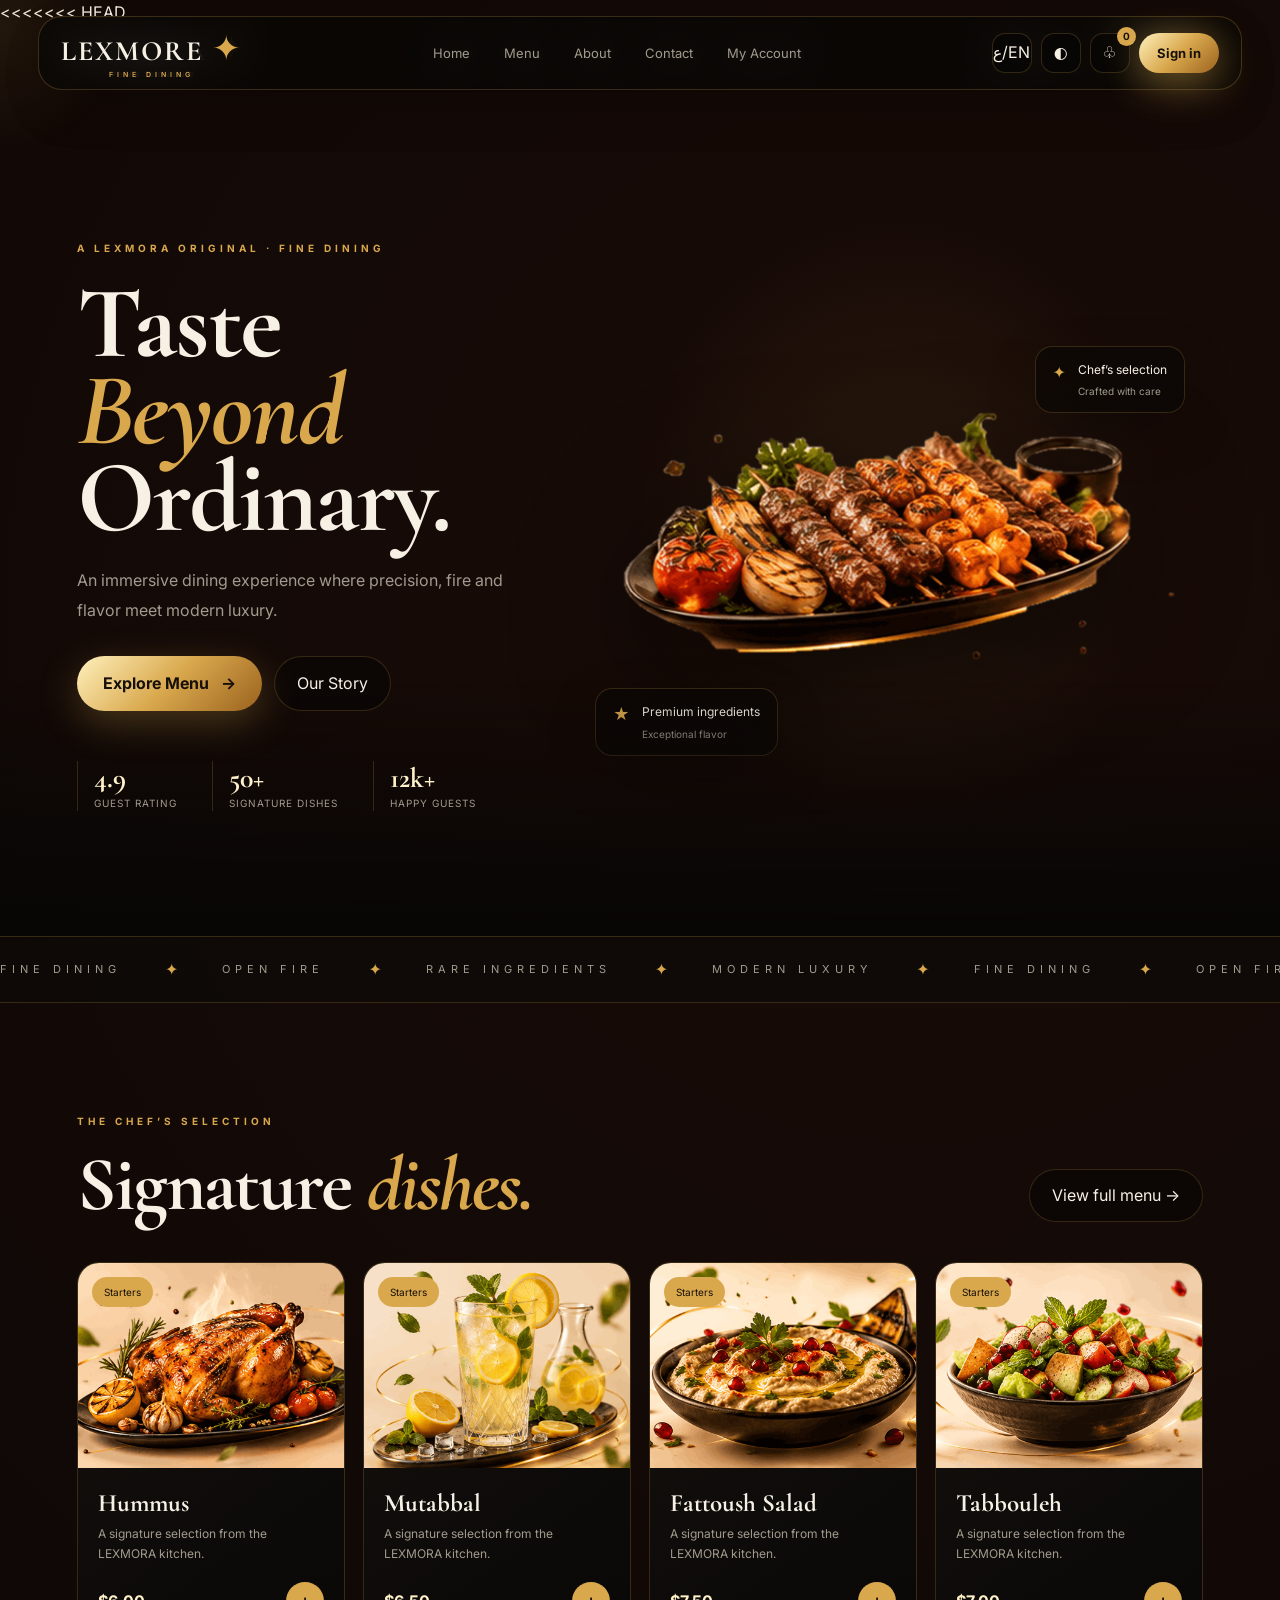
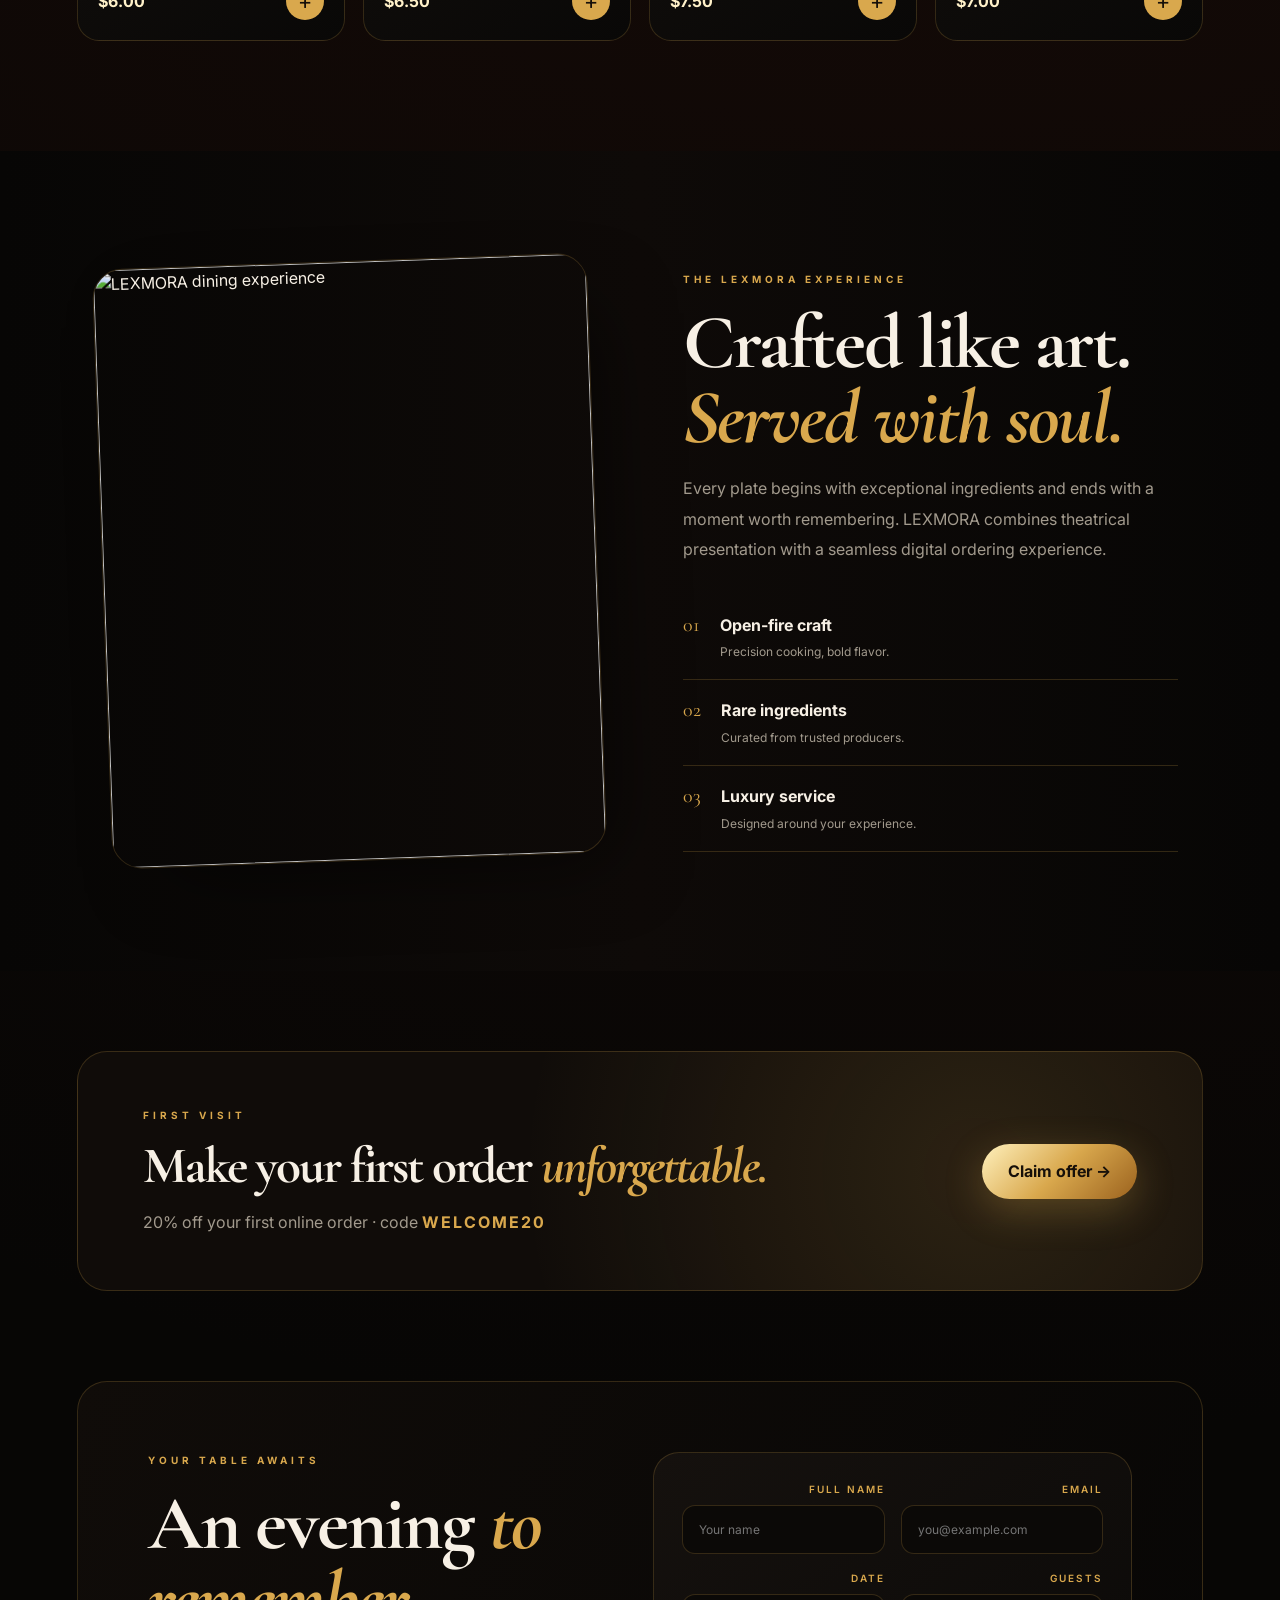
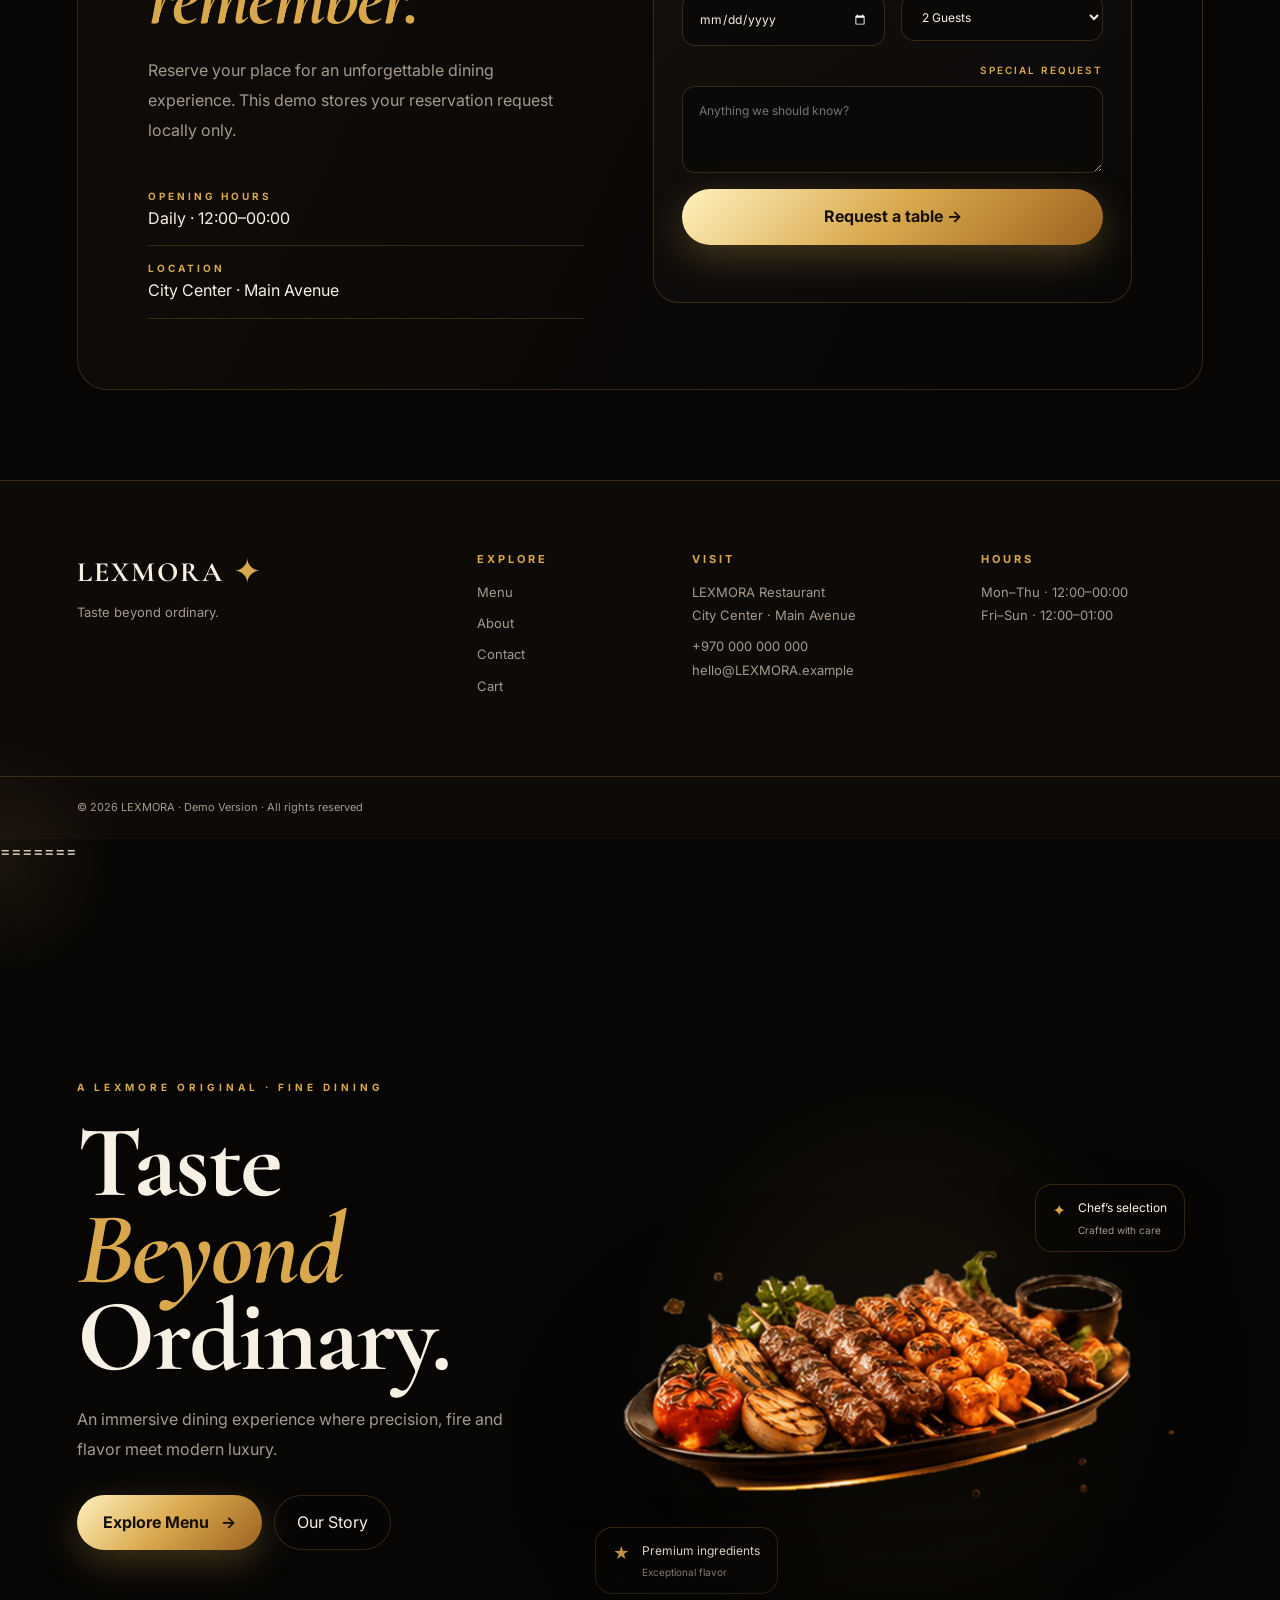
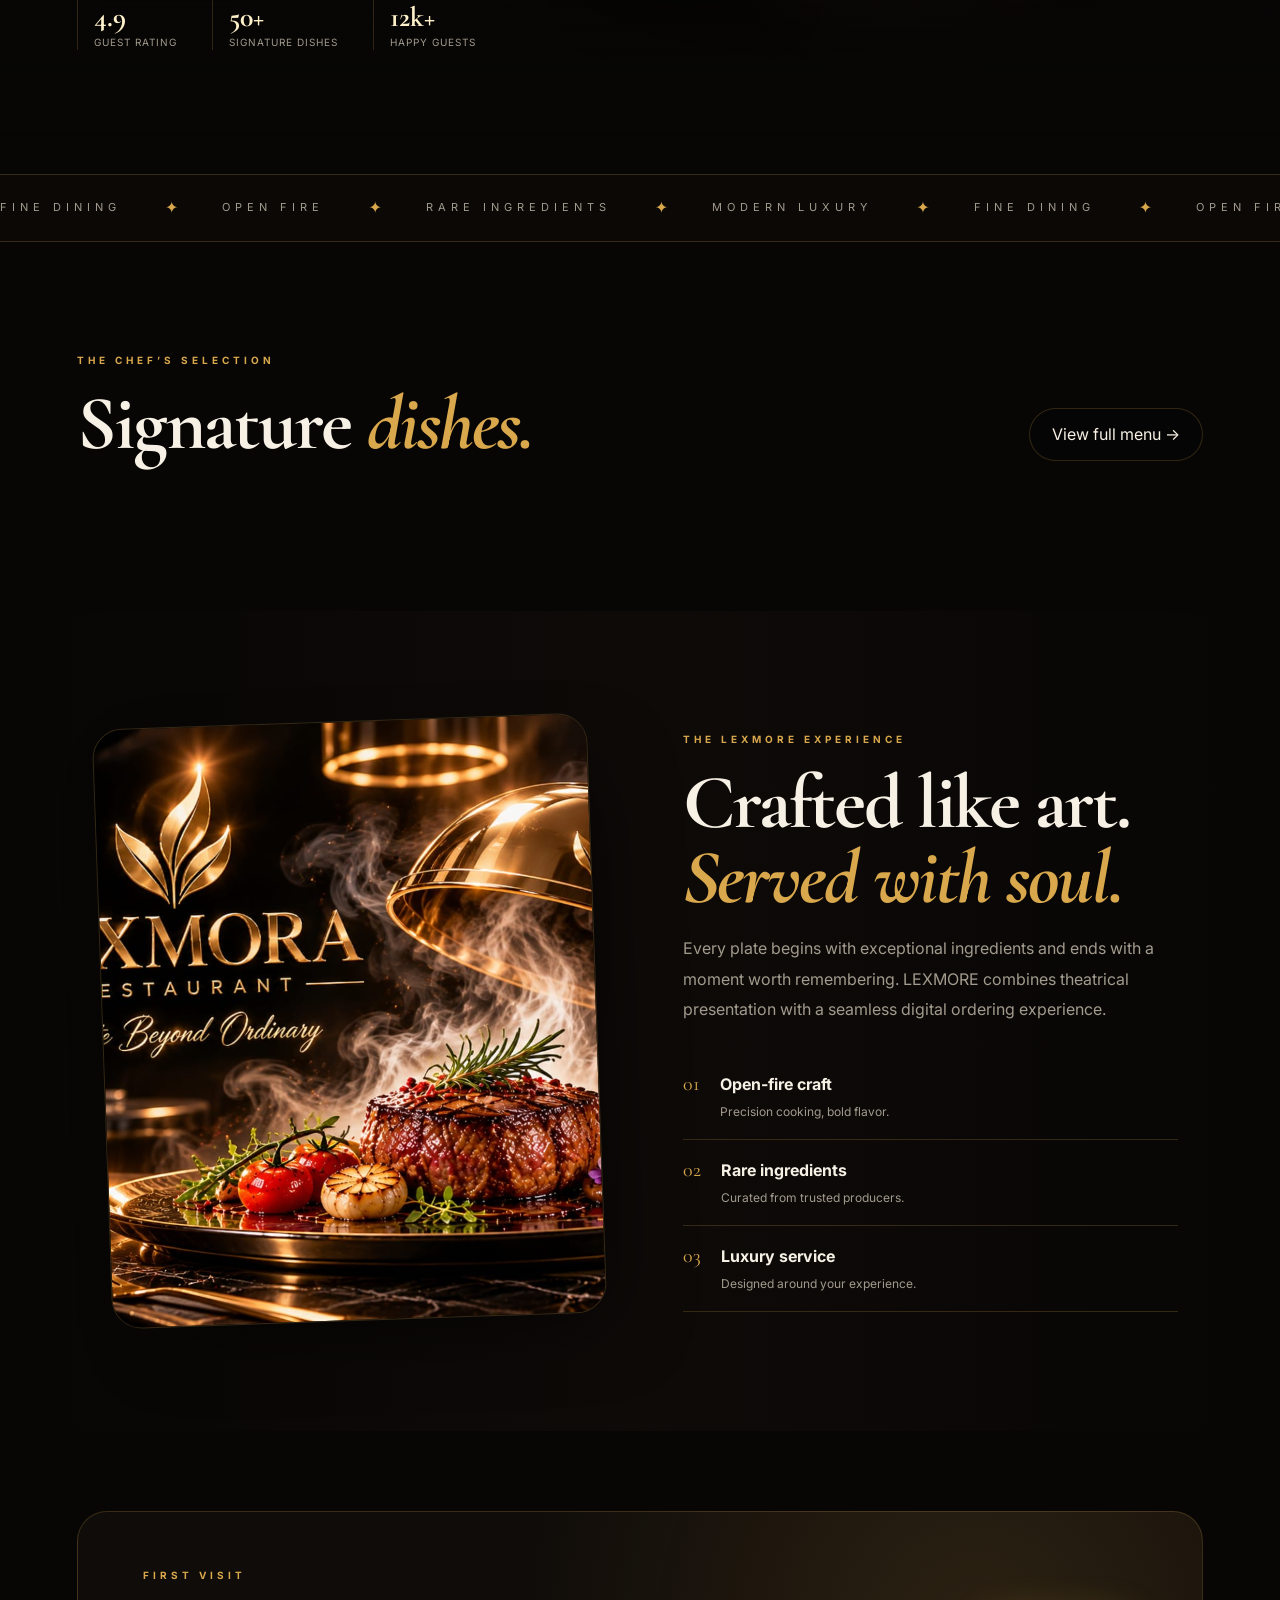
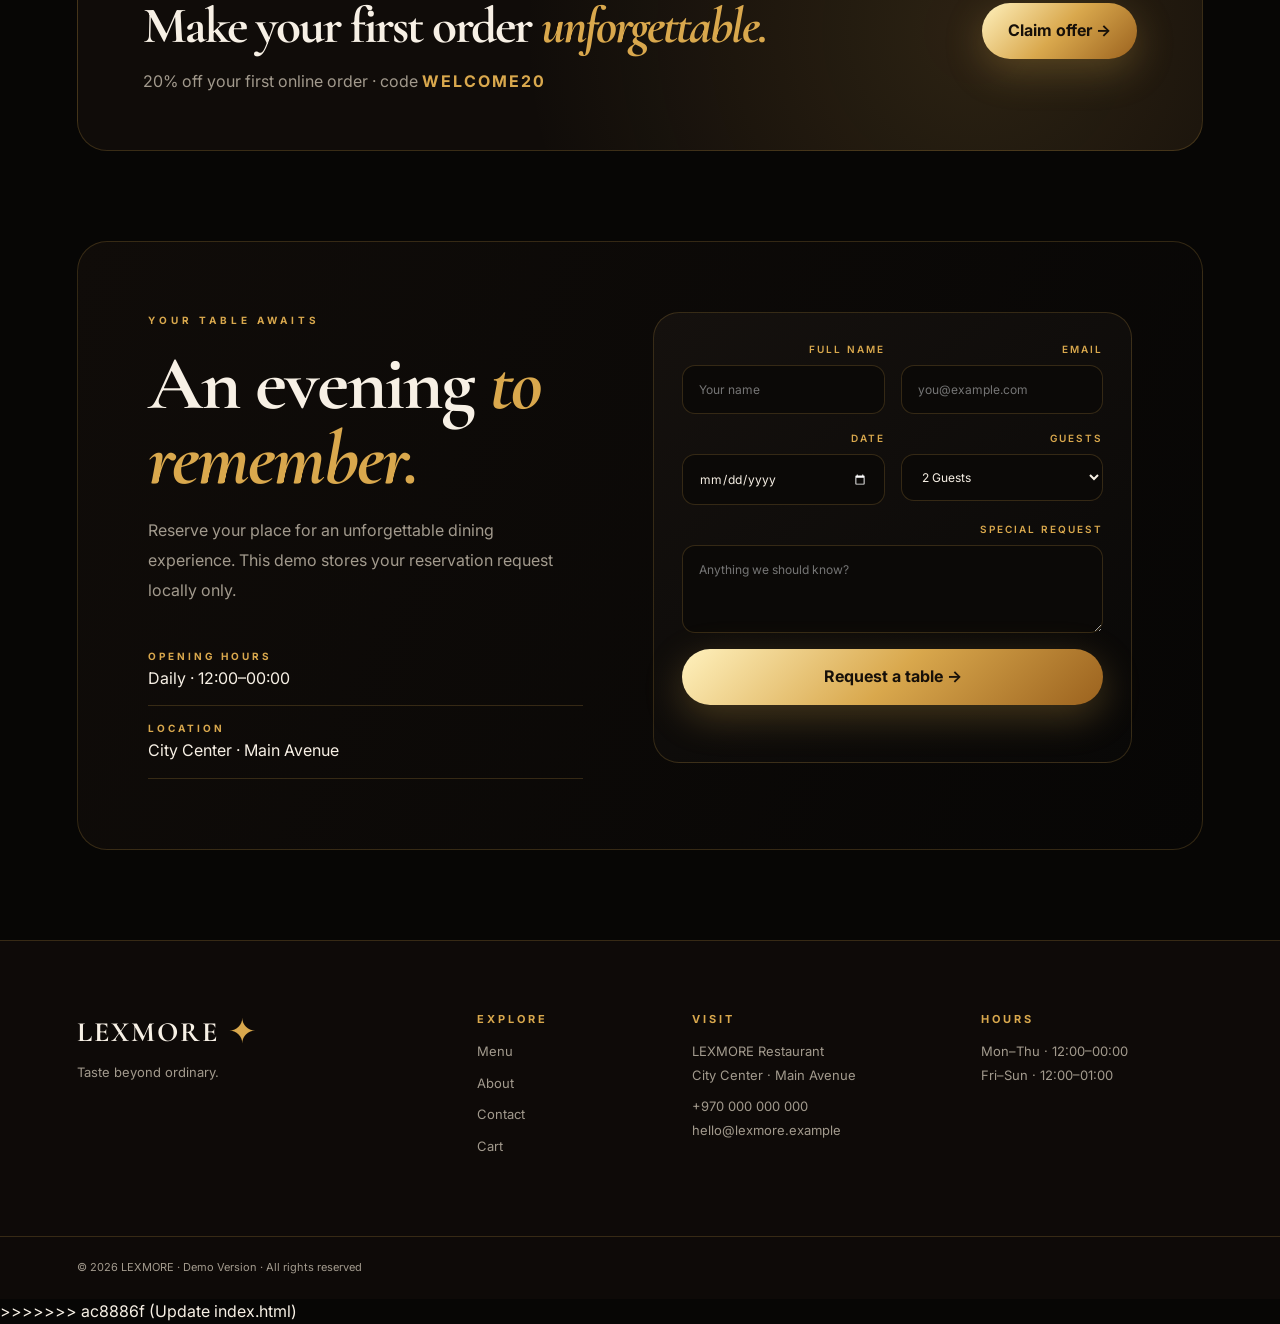
==== index.html @ 761af31d "update project" ====
<<<<<<< HEAD
<!doctype html><html lang="en" dir="ltr" data-theme="dark"><head><meta charset="utf-8"><meta name="viewport" content="width=device-width, initial-scale=1"><meta name="description" content="LEXMORA premium dining demo"><title>Home | LEXMORA</title><link rel="preconnect" href="https://fonts.googleapis.com"><link rel="preconnect" href="https://fonts.gstatic.com" crossorigin><link href="https://fonts.googleapis.com/css2?family=Amiri:wght@400;700&family=Cairo:wght@400;600;700&family=Cormorant+Garamond:ital,wght@0,500;0,600;0,700;1,600&family=Inter:wght@400;500;600;700&display=swap" rel="stylesheet"><link rel="stylesheet" href="css/style.css"><link rel="stylesheet" href="css/demo.css"></head><body class="layout-app"><div id="glow"></div><header class="nav"><a class="brand" href="index.html"><span>LEXMORA <b>✦</b><small>FINE DINING</small></span></a><nav class="nav-links" id="navLinks"><a href="index.html" data-nav="home" data-t="home">Home</a><a href="menu.html" data-nav="menu" data-t="menu">Menu</a><a href="about.html" data-nav="about" data-t="about">About</a><a href="contact.html" data-nav="contact" data-t="contact">Contact</a><a href="dashboard.html" data-nav="dashboard" data-t="account">My Account</a></nav><div class="actions"><button class="icon-btn" data-action="language" title="Language">ع/EN</button><button class="icon-btn" data-action="theme" title="Theme">◐</button><a class="icon-btn cart-btn" href="cart.html" aria-label="Cart">♧ <span class="badge" id="cartCount">0</span></a><a class="gold small signin" href="login.html" data-t="signIn">Sign in</a><button class="icon-btn burger" id="burger">☰</button></div></header><main><section class="hero"><div class="copy"><span class="eyebrow rise">A LEXMORA ORIGINAL · FINE DINING</span><h1 class="display rise">Taste<br><em>Beyond</em><br>Ordinary.</h1><p class="rise">An immersive dining experience where precision, fire and flavor meet modern luxury.</p><div class="hero-btns"><a class="gold" href="menu.html">Explore Menu <span class="arrow">→</span></a><a class="ghost" href="about.html">Our Story</a></div><div class="stats"><div><b>4.9</b><small>Guest rating</small></div><div><b>50+</b><small>Signature dishes</small></div><div><b>12k+</b><small>Happy guests</small></div></div></div><div class="visual"><img class="hero-food" src="assets/mixed_grill_no_background (1).png" alt="LEXMORA signature dish"><div class="float-card one">✦ <span>Chef’s selection<small>Crafted with care</small></span></div><div class="float-card two">★ <span>Premium ingredients<small>Exceptional flavor</small></span></div></div></section><div class="ticker"><div class="ticker-track"><div class="ticker-group"><span>FINE DINING</span><i>✦</i><span>OPEN FIRE</span><i>✦</i><span>RARE INGREDIENTS</span><i>✦</i><span>MODERN LUXURY</span><i>✦</i></div><div class="ticker-group"><span>FINE DINING</span><i>✦</i><span>OPEN FIRE</span><i>✦</i><span>RARE INGREDIENTS</span><i>✦</i><span>MODERN LUXURY</span><i>✦</i></div></div></div><section class="section"><div class="head"><div><span class="eyebrow">THE CHEF’S SELECTION</span><h2 class="display">Signature <em>dishes.</em></h2></div><a class="ghost" href="menu.html">View full menu →</a></div><div class="grid" id="featuredMenu"></div></section><section class="experience"><div class="photo"><img src="assets/LEXMORA-hero.png" alt="LEXMORA dining experience"></div><div><span class="eyebrow">THE LEXMORA EXPERIENCE</span><h2 class="display">Crafted like art.<br><em>Served with soul.</em></h2><p>Every plate begins with exceptional ingredients and ends with a moment worth remembering. LEXMORA combines theatrical presentation with a seamless digital ordering experience.</p><div class="features"><div><b>01</b><span>Open-fire craft<small>Precision cooking, bold flavor.</small></span></div><div><b>02</b><span>Rare ingredients<small>Curated from trusted producers.</small></span></div><div><b>03</b><span>Luxury service<small>Designed around your experience.</small></span></div></div></div></section><section class="offer"><div><span class="eyebrow">FIRST VISIT</span><h2 class="display">Make your first order <em>unforgettable.</em></h2><p>20% off your first online order · code <strong>WELCOME20</strong></p></div><a class="gold" href="menu.html">Claim offer →</a></section><section class="reserve"><div><span class="eyebrow">YOUR TABLE AWAITS</span><h2 class="display">An evening <em>to remember.</em></h2><p>Reserve your place for an unforgettable dining experience. This demo stores your reservation request locally only.</p><ul class="info-list"><li><b>Opening hours</b>Daily · 12:00–00:00</li><li><b>Location</b>City Center · Main Avenue</li></ul></div><form class="panel form-grid demo-form"><label class="field"><span>Full name</span><input required placeholder="Your name"></label><label class="field"><span>Email</span><input type="email" required placeholder="you@example.com"></label><label class="field"><span>Date</span><input type="date" required></label><label class="field"><span>Guests</span><select><option>2 Guests</option><option>3 Guests</option><option>4 Guests</option><option>5+ Guests</option></select></label><label class="field full"><span>Special request</span><textarea rows="3" placeholder="Anything we should know?"></textarea></label><button class="gold full" type="submit">Request a table →</button></form></section></main><footer class="footer"><div class="foot"><div><a class="brand" href="index.html">LEXMORA <b>✦</b></a><p data-t="tagline">Taste beyond ordinary.</p></div><div><h4 data-t="explore">Explore</h4><ul><li><a href="menu.html" data-t="menu">Menu</a></li><li><a href="about.html" data-t="about">About</a></li><li><a href="contact.html" data-t="contact">Contact</a></li><li><a href="cart.html" data-t="cart">Cart</a></li></ul></div><div><h4 data-t="visit">Visit</h4><p>LEXMORA Restaurant<br>City Center · Main Avenue</p><p>+970 000 000 000<br>hello@LEXMORA.example</p></div><div><h4 data-t="hours">Hours</h4><p>Mon–Thu · 12:00–00:00<br>Fri–Sun · 12:00–01:00</p></div></div><div class="bottom">© 2026 LEXMORA · Demo Version · All rights reserved</div></footer><div class="toast" id="toast" role="status"></div><script src="js/data.js"></script><script src="js/app.js"></script><script src="js/i18n.js"></script></body></html>
=======
<!doctype html><html lang="en" dir="ltr" data-theme="dark"><head><meta charset="utf-8"><meta name="viewport" content="width=device-width, initial-scale=1"><meta name="description" content="LEXMORE premium dining demo"><title>Home | LEXMORA</title><link rel="preconnect" href="https://fonts.googleapis.com"><link rel="preconnect" href="https://fonts.gstatic.com" crossorigin><link href="https://fonts.googleapis.com/css2?family=Amiri:wght@400;700&family=Cairo:wght@400;600;700&family=Cormorant+Garamond:ital,wght@0,500;0,600;0,700;1,600&family=Inter:wght@400;500;600;700&display=swap" rel="stylesheet"><link rel="stylesheet" href="css/style.css"><link rel="stylesheet" href="css/demo.css"></head><body class="layout-app"><div id="glow"></div><header class="nav"><a class="brand" href="index.html"><span>LEXMORE <b>✦</b><small>FINE DINING</small></span></a><nav class="nav-links" id="navLinks"><a href="index.html" data-nav="home" data-t="home">Home</a><a href="menu.html" data-nav="menu" data-t="menu">Menu</a><a href="about.html" data-nav="about" data-t="about">About</a><a href="contact.html" data-nav="contact" data-t="contact">Contact</a><a href="dashboard.html" data-nav="dashboard" data-t="account">My Account</a></nav><div class="actions"><button class="icon-btn" data-action="language" title="Language">ع/EN</button><button class="icon-btn" data-action="theme" title="Theme">◐</button><a class="icon-btn cart-btn" href="cart.html" aria-label="Cart">♧ <span class="badge" id="cartCount">0</span></a><a class="gold small signin" href="login.html" data-t="signIn">Sign in</a><button class="icon-btn burger" id="burger">☰</button></div></header><main><section class="hero"><div class="copy"><span class="eyebrow rise">A LEXMORE ORIGINAL · FINE DINING</span><h1 class="display rise">Taste<br><em>Beyond</em><br>Ordinary.</h1><p class="rise">An immersive dining experience where precision, fire and flavor meet modern luxury.</p><div class="hero-btns"><a class="gold" href="menu.html">Explore Menu <span class="arrow">→</span></a><a class="ghost" href="about.html">Our Story</a></div><div class="stats"><div><b>4.9</b><small>Guest rating</small></div><div><b>50+</b><small>Signature dishes</small></div><div><b>12k+</b><small>Happy guests</small></div></div></div><div class="visual"><img class="hero-food" src="assets/mixed_grill_no_background (1).png" alt="LEXMORE signature dish"><div class="float-card one">✦ <span>Chef’s selection<small>Crafted with care</small></span></div><div class="float-card two">★ <span>Premium ingredients<small>Exceptional flavor</small></span></div></div></section><div class="ticker"><div class="ticker-track"><div class="ticker-group"><span>FINE DINING</span><i>✦</i><span>OPEN FIRE</span><i>✦</i><span>RARE INGREDIENTS</span><i>✦</i><span>MODERN LUXURY</span><i>✦</i></div><div class="ticker-group"><span>FINE DINING</span><i>✦</i><span>OPEN FIRE</span><i>✦</i><span>RARE INGREDIENTS</span><i>✦</i><span>MODERN LUXURY</span><i>✦</i></div></div></div><section class="section"><div class="head"><div><span class="eyebrow">THE CHEF’S SELECTION</span><h2 class="display">Signature <em>dishes.</em></h2></div><a class="ghost" href="menu.html">View full menu →</a></div><div class="grid" id="featuredMenu"></div></section><section class="experience"><div class="photo"><img src="assets/aboutImage.jpeg" alt="LEXMORE dining experience"></div><div><span class="eyebrow">THE LEXMORE EXPERIENCE</span><h2 class="display">Crafted like art.<br><em>Served with soul.</em></h2><p>Every plate begins with exceptional ingredients and ends with a moment worth remembering. LEXMORE combines theatrical presentation with a seamless digital ordering experience.</p><div class="features"><div><b>01</b><span>Open-fire craft<small>Precision cooking, bold flavor.</small></span></div><div><b>02</b><span>Rare ingredients<small>Curated from trusted producers.</small></span></div><div><b>03</b><span>Luxury service<small>Designed around your experience.</small></span></div></div></div></section><section class="offer"><div><span class="eyebrow">FIRST VISIT</span><h2 class="display">Make your first order <em>unforgettable.</em></h2><p>20% off your first online order · code <strong>WELCOME20</strong></p></div><a class="gold" href="menu.html">Claim offer →</a></section><section class="reserve"><div><span class="eyebrow">YOUR TABLE AWAITS</span><h2 class="display">An evening <em>to remember.</em></h2><p>Reserve your place for an unforgettable dining experience. This demo stores your reservation request locally only.</p><ul class="info-list"><li><b>Opening hours</b>Daily · 12:00–00:00</li><li><b>Location</b>City Center · Main Avenue</li></ul></div><form class="panel form-grid demo-form"><label class="field"><span>Full name</span><input required placeholder="Your name"></label><label class="field"><span>Email</span><input type="email" required placeholder="you@example.com"></label><label class="field"><span>Date</span><input type="date" required></label><label class="field"><span>Guests</span><select><option>2 Guests</option><option>3 Guests</option><option>4 Guests</option><option>5+ Guests</option></select></label><label class="field full"><span>Special request</span><textarea rows="3" placeholder="Anything we should know?"></textarea></label><button class="gold full" type="submit">Request a table →</button></form></section></main><footer class="footer"><div class="foot"><div><a class="brand" href="index.html">LEXMORE <b>✦</b></a><p data-t="tagline">Taste beyond ordinary.</p></div><div><h4 data-t="explore">Explore</h4><ul><li><a href="menu.html" data-t="menu">Menu</a></li><li><a href="about.html" data-t="about">About</a></li><li><a href="contact.html" data-t="contact">Contact</a></li><li><a href="cart.html" data-t="cart">Cart</a></li></ul></div><div><h4 data-t="visit">Visit</h4><p>LEXMORE Restaurant<br>City Center · Main Avenue</p><p>+970 000 000 000<br>hello@lexmore.example</p></div><div><h4 data-t="hours">Hours</h4><p>Mon–Thu · 12:00–00:00<br>Fri–Sun · 12:00–01:00</p></div></div><div class="bottom">© 2026 LEXMORE · Demo Version · All rights reserved</div></footer><div class="toast" id="toast" role="status"></div><script src="js/data.js"></script><script src="js/app.js"></script><script src="js/i18n.js"></script></body></html>
>>>>>>> ac8886f (Update index.html)
---- css/style.css ----
/* =========================================================
   LEXMORA — design system (dark / light, LTR / RTL)
   ========================================================= */

/* ---------- Theme tokens ---------- */
:root,
[data-theme="dark"] {
    --bg: #070605; --bg-2: #0e0a08; --panel: #100c09;
    --card-a: #15110e; --card-b: #090807;
    --text: #f7f0e5; --muted: #a29a8d;
    --gold: #d9a84d; --gold-hi: #fff1bd; --gold-lo: #9b621e; --cream: #fff1c9;
    --on-gold: #171009; --line: rgba(217, 168, 77, .2);
    --nav-bg: rgba(9, 8, 6, .62); --input: #0b0907; --shadow: rgba(0, 0, 0, .65);
    --glow-a: rgba(64, 23, 13, .32); --glow-b: rgba(217, 168, 77, .09);
    --art: radial-gradient(circle, #5c2414, #100a07 67%);
    color-scheme: dark;
}
[data-theme="light"] {
    --bg: #fffff; --bg-2: #efe6d3; --panel: #fffaf0;
    --card-a: #fffdf8; --card-b: #f4e9d4;
    --text: #20160d; --muted: #6f6455;
    --gold: #a8741f; --gold-hi: #f1cf86; --gold-lo: #7a4c10; --cream: #5b3a0c;
    --on-gold: #1b1208; --line: rgba(140, 98, 24, .26);
    --nav-bg: rgba(255, 250, 240, .72); --input: #fffdf8; --shadow: rgba(90, 60, 15, .22);
    --glow-a: rgba(217, 168, 77, .2); --glow-b: rgba(168, 116, 31, .12);
    --art: radial-gradient(circle, #f3d9a6, #e9d3a9 70%);
    color-scheme: light;
}

:root {
    --ease: cubic-bezier(.2, .7, .2, 1);
    --font-display: 'Cormorant Garamond', Georgia, serif;
    --font-body: Inter, system-ui, sans-serif;
    --pad: 6%;
}
[lang="ar"] { --font-display: 'Amiri', serif; --font-body: Cairo, system-ui, sans-serif; }

/* ---------- Base ---------- */
*, *::before, *::after { box-sizing: border-box; }
html { scroll-behavior: smooth; }
body {
    margin: 0; min-height: 100vh; overflow-x: hidden;
    background: radial-gradient(circle at 72% 8%, var(--glow-a), transparent 34%), var(--bg);
    color: var(--text); font-family: var(--font-body); line-height: 1.6;
    transition: background-color .4s, color .4s;
}
body.no-scroll { overflow: hidden; }
a { color: inherit; text-decoration: none; }
img { max-width: 100%; display: block; }
button { font: inherit; color: inherit; cursor: pointer; }
input, select, textarea { font: inherit; color: inherit; }
[x-cloak] { display: none !important; }
::selection { background: var(--gold); color: var(--on-gold); }
.muted { color: var(--muted); }
.center { text-align: center; }
.full { grid-column: 1 / -1; }

/* RTL: Arabic must never have letter-spacing; mirror arrows */
[dir="rtl"] * { letter-spacing: 0 !important; }
[dir="rtl"] .arrow { display: inline-block; transform: scaleX(-1); }
[dir="rtl"] em { font-style: normal; }
[dir="rtl"] .display { line-height: 1.25; }

/* ---------- Typography ---------- */
.eyebrow { display: inline-block; font-size: 10px; letter-spacing: 4px; color: var(--gold); font-weight: 700; text-transform: uppercase; }
.display {
    font: 700 clamp(44px, 6vw, 84px)/.98 var(--font-display);
    letter-spacing: -2px; margin: 18px 0;
}
.display.sm { font-size: clamp(36px, 4.4vw, 56px); margin: 10px 0 18px; }
.display em { color: var(--gold); font-style: italic; }
h3 { margin: 0; }

/* ---------- Buttons ---------- */
.gold {
    position: relative; overflow: hidden; display: inline-flex; justify-content: center; align-items: center; gap: 12px;
    border: 0; border-radius: 999px; padding: 15px 26px;
    background: linear-gradient(135deg, var(--gold-hi), var(--gold), var(--gold-lo));
    color: var(--on-gold); font-weight: 700; box-shadow: 0 12px 38px color-mix(in srgb, var(--gold) 28%, transparent);
    transition: transform .3s var(--ease), box-shadow .3s;
}
.gold::after { content: ''; position: absolute; inset: 0; background: linear-gradient(105deg, transparent 35%, rgba(255,255,255,.55) 50%, transparent 65%); transform: translateX(-120%); transition: transform .7s var(--ease); }
.gold:hover { transform: translateY(-2px); }
.gold:hover::after { transform: translateX(120%); }
.gold:disabled { opacity: .6; cursor: progress; }
.gold.small { padding: 10px 18px; font-size: 13px; }
.gold.wide { width: 100%; }
.ghost { display: inline-flex; align-items: center; gap: 10px; padding: 13px 22px; border: 1px solid var(--line); background: color-mix(in srgb, var(--bg) 60%, transparent); border-radius: 999px; transition: border-color .3s, background .3s; }
.ghost:hover { border-color: var(--gold); }
.ghost.small { padding: 9px 16px; font-size: 13px; }
.link { color: var(--gold); border-bottom: 1px solid transparent; transition: border-color .2s; }
.link:hover { border-color: var(--gold); }
.link-btn { background: none; border: 0; padding: 0; color: var(--gold); font-size: 12px; text-decoration: underline; text-underline-offset: 3px; }
.icon-btn { position: relative; display: inline-grid; place-items: center; width: 40px; height: 40px; padding: 0; border: 1px solid var(--line); border-radius: 13px; background: color-mix(in srgb, var(--bg) 55%, transparent); transition: border-color .25s, transform .25s; }
.icon-btn:hover { border-color: var(--gold); transform: translateY(-1px); }
.avatar-btn { font-weight: 700; color: var(--gold); }
.badge { position: absolute; top: -7px; inset-inline-end: -7px; min-width: 19px; height: 19px; padding: 0 5px; border-radius: 99px; background: var(--gold); color: var(--on-gold); font-size: 10px; font-weight: 700; display: grid; place-items: center; }
.badge[data-zero] { display: none; }

/* ---------- Brand / navbar ---------- */
.brand { display: flex; align-items: center; gap: 9px; font: 700 28px var(--font-display); letter-spacing: 2px; }
.brand b { color: var(--gold); font-size: 34px; font-weight: 400; }
.brand small { display: block; text-align: center; font: 600 7px var(--font-body); letter-spacing: 4px; color: var(--gold); }

.nav { position: fixed; z-index: 40; top: 16px; inset-inline: 3%; height: 74px; padding: 0 22px; display: flex; align-items: center; justify-content: space-between; gap: 16px; border: 1px solid var(--line); border-radius: 24px; background: var(--nav-bg); -webkit-backdrop-filter: blur(20px); backdrop-filter: blur(20px); box-shadow: 0 20px 60px -30px var(--shadow); }
.nav-links { display: flex; gap: 6px; }
.nav-links a { padding: 8px 14px; border-radius: 99px; font-size: 13px; color: var(--muted); transition: color .2s, background .2s; }
.nav-links a:hover, .nav-links a.active { color: var(--text); background: color-mix(in srgb, var(--gold) 14%, transparent); }
.actions { display: flex; gap: 9px; align-items: center; }
.burger { display: none; }
.lang-switch { display: inline-flex; border: 1px solid var(--line); border-radius: 13px; overflow: hidden; height: 40px; }
.lang-switch a { display: grid; place-items: center; padding: 0 11px; font-size: 12px; font-weight: 600; color: var(--muted); }
.lang-switch a.active { background: var(--gold); color: var(--on-gold); }

/* ---------- Reveal system ---------- */
@keyframes rise { from { opacity: 0; transform: translateY(26px); filter: blur(6px); } }
.rise { animation: rise .9s var(--ease) backwards; animation-delay: calc(var(--i, 0) * 110ms); }
.js .reveal:not(.is-shown) .ri { opacity: 0; }
.reveal.is-shown .ri { animation: rise .9s var(--ease) backwards; animation-delay: calc(var(--i, 0) * 90ms); }

/* ---------- Hero ---------- */
.hero { position: relative; min-height: 900px; padding: 150px var(--pad) 60px; display: grid; grid-template-columns: 46% 54%; align-items: center; overflow: hidden; }
.hero::after { content: ''; position: absolute; inset: 0; pointer-events: none; background: linear-gradient(0deg, var(--bg) 0%, transparent 28%); }
.hero .copy { position: relative; z-index: 2; }
.hero h1.display { font-size: clamp(64px, 8vw, 120px); line-height: .85; margin: 24px 0; }
[dir="rtl"] .hero h1.display { line-height: 1.1; }
.copy p { max-width: 470px; color: var(--muted); line-height: 1.9; }
.hero-btns { display: flex; flex-wrap: wrap; gap: 12px; margin: 30px 0; }
.stats { display: flex; gap: 35px; margin-top: 50px; }
.stats div { border-inline-start: 1px solid var(--line); padding-inline-start: 16px; }
.stats b { display: block; font: 700 28px var(--font-display); color: var(--cream); }
.stats small { font-size: 10px; color: var(--muted); text-transform: uppercase; letter-spacing: 1px; }
.stats.big { justify-content: center; margin-top: 70px; gap: 70px; }
.stats.big b { font-size: 54px; }

.visual { position: relative; height: 700px; perspective: 1000px; --rx: 0deg; --ry: 0deg; }
.visual canvas { position: absolute; inset: 0; width: 100%; height: 100%; pointer-events: none; }
.orbit { position: absolute; border: 1px solid color-mix(in srgb, var(--gold) 38%, transparent); border-radius: 50%; transform: rotateX(68deg); }
.orbit.a { width: 650px; height: 280px; top: 160px; inset-inline-start: -25px; animation: spinflat 24s linear infinite; }
.orbit.b { width: 530px; height: 200px; top: 235px; inset-inline-start: 60px; border-color: color-mix(in srgb, var(--cream) 14%, transparent); animation: spinflat 32s linear infinite reverse; }
.plate { position: absolute; width: 530px; height: 150px; inset-inline-start: 12%; top: 340px; border-radius: 50%; background: radial-gradient(ellipse, #28201a, #080706 65%); box-shadow: 0 35px 90px var(--shadow), 0 0 0 2px color-mix(in srgb, var(--gold) 40%, transparent); transform: rotateX(70deg); }
.dish { position: absolute; width: 390px; height: 300px; inset-inline-start: 23%; top: 220px; transform-style: preserve-3d; transform: rotateX(var(--rx)) rotateY(var(--ry)); transition: transform .25s ease-out; }
.meat { position: absolute; width: 290px; height: 105px; border-radius: 50%; background: linear-gradient(155deg, #b74f28, #4c140e 58%, #210906); border: 2px solid #d7894b; box-shadow: inset 0 10px 18px #ffbd8140, 0 22px 35px var(--shadow); }
.m1 { left: 50px; top: 55px; transform: rotate(-7deg) translateZ(30px); animation: f1 6s ease-in-out infinite; }
.m2 { left: 72px; top: 112px; transform: rotate(7deg); animation: f2 6s ease-in-out -.4s infinite; }
.dish span { position: absolute; color: #f7d57b; font-size: 45px; text-shadow: 0 0 25px #ffb52d; animation: spin 4s linear infinite; }
.dish span:nth-of-type(1) { left: 10px; top: 20px; }
.dish span:nth-of-type(2) { right: 0; top: 65px; animation-delay: -1.3s; }
.dish span:nth-of-type(3) { right: 55px; bottom: 5px; animation-delay: -2.5s; }
.float-card { position: absolute; display: flex; gap: 12px; padding: 13px 17px; color: var(--gold); border: 1px solid var(--line); background: var(--nav-bg); -webkit-backdrop-filter: blur(15px); backdrop-filter: blur(15px); border-radius: 17px; box-shadow: 0 20px 60px -20px var(--shadow); animation: float 7s ease-in-out infinite; }
.float-card span { color: var(--text); font-size: 12px; }
.float-card small { display: block; color: var(--muted); margin-top: 4px; }
.float-card.one { inset-inline-end: 3%; top: 170px; }
.float-card.two { inset-inline-start: 0; bottom: 120px; animation-delay: -3s; }
@keyframes float { 50% { transform: translateY(-16px); } }
@keyframes f1 { 50% { transform: rotate(-7deg) translateZ(30px) translateY(-16px); } }
@keyframes f2 { 50% { transform: rotate(7deg) translateY(-16px); } }
@keyframes spin { to { transform: rotate(360deg); } }
@keyframes spinflat { to { transform: rotateX(68deg) rotateZ(360deg); } }

/* ---------- Ticker ---------- */
.ticker { overflow: hidden; border-block: 1px solid var(--line); padding: 20px 0; background: color-mix(in srgb, var(--bg-2) 70%, transparent); direction: ltr; }
.ticker-track { display: flex; width: max-content; animation: ticker 38s linear infinite; }
.ticker:hover .ticker-track { animation-play-state: paused; }
.ticker-group { display: flex; flex-shrink: 0; align-items: center; gap: 44px; padding-inline-end: 44px; }
.ticker span { font-size: 11px; letter-spacing: 5px; color: var(--muted); white-space: nowrap; }
.ticker i { color: var(--gold); font-style: normal; }
[dir="rtl"] .ticker span { letter-spacing: 1px !important; font-size: 13px; }
@keyframes ticker { to { transform: translateX(-50%); } }

/* ---------- Sections / menu ---------- */
.section { padding: 110px var(--pad); }
.section.tight { padding-top: 20px; }
.head { display: flex; justify-content: space-between; align-items: flex-end; gap: 20px; margin-bottom: 40px; flex-wrap: wrap; }
.head .display { margin-bottom: 0; }

.page-head { padding: 170px var(--pad) 30px; }
.page-pad { padding: 150px var(--pad) 90px; }
.menu-tools { display: flex; justify-content: space-between; align-items: center; gap: 18px; flex-wrap: wrap; margin-top: 18px; }
.filters { display: flex; gap: 8px; flex-wrap: wrap; }
.filters button { padding: 10px 17px; border: 1px solid var(--line); border-radius: 99px; background: var(--input); color: var(--muted); font-size: 13px; transition: .25s; }
.filters button:hover, .filters button.active { background: var(--gold); color: var(--on-gold); border-color: var(--gold); }
.search { min-width: 260px; padding: 12px 18px; border-radius: 99px; border: 1px solid var(--line); background: var(--input); outline: none; transition: border-color .25s; }
.search:focus { border-color: var(--gold); }

.grid { display: grid; grid-template-columns: repeat(4, 1fr); gap: 18px; transition: opacity .25s; }
.grid.is-loading { opacity: .55; }
.wide-empty { grid-column: 1 / -1; }

.dish-card { position: relative; overflow: hidden; border: 1px solid var(--line); border-radius: 22px; background: linear-gradient(145deg, var(--card-a), var(--card-b)); transition: transform .4s var(--ease), border-color .3s, box-shadow .4s; }
.dish-card:hover { transform: translateY(-9px); border-color: color-mix(in srgb, var(--gold) 60%, transparent); box-shadow: 0 28px 70px -24px var(--shadow); }
.art { position: relative; height: 205px; display: grid; place-items: center; background: var(--art); }
.art::after { content: ''; position: absolute; bottom: 24px; width: 155px; height: 42px; border-radius: 50%; background: #080706; opacity: .85; }
.food { position: relative; z-index: 2; width: 130px; height: 85px; border-radius: 48%; transform: rotate(-8deg); background: linear-gradient(150deg, #ce7439, #57150d); box-shadow: inset 0 9px 15px #ffc48c45, 0 20px 35px rgba(0,0,0,.5); transition: transform .5s var(--ease); }
.dish-card:hover .food { transform: rotate(4deg) scale(1.1); }
.food[data-cat="seafood"] { background: linear-gradient(150deg, #f0a07a, #b4472f); border-radius: 50% 50% 50% 18%; }
.food[data-cat="pasta"] { background: radial-gradient(circle at 50% 40%, #f2dca0, #c58a3a 70%); border-radius: 50%; width: 112px; height: 100px; }
.food[data-cat="pizza"] { background: radial-gradient(circle at 40% 40%, #e8553f 0 14%, transparent 15%), radial-gradient(circle at 62% 58%, #e8553f 0 12%, transparent 13%), radial-gradient(circle, #f1c56b, #b6761f 72%); border-radius: 50%; width: 118px; height: 118px; transform: none; }
.food[data-cat="dessert"] { background: linear-gradient(150deg, #5a2a17, #1f0a05); border-radius: 22% 22% 40% 40%; width: 100px; height: 88px; box-shadow: inset 0 9px 15px #ffd7a640, 0 20px 35px rgba(0,0,0,.5), 0 -12px 0 -2px #d9a84d; }
.tag { position: absolute; z-index: 3; top: 12px; inset-inline-start: 12px; padding: 6px 11px; border-radius: 99px; border: 1px solid var(--line); background: var(--nav-bg); color: var(--cream); font-size: 10px; }
.info { padding: 18px; }
.info h3 { font: 700 25px var(--font-display); }
.info p { min-height: 44px; margin: 6px 0 14px; font-size: 12px; color: var(--muted); }
.row { display: flex; justify-content: space-between; align-items: center; }
.price { font-weight: 700; color: var(--cream); }
.add { width: 38px; height: 38px; border: 0; border-radius: 50%; background: var(--gold); color: var(--on-gold); font-size: 22px; line-height: 1; transition: transform .25s var(--ease); }
.add:hover { transform: rotate(90deg) scale(1.1); }
.add:disabled { opacity: .5; }

/* Rise animation for cards re-rendered by Livewire (menu filters) */
.menu-page .reveal.is-shown .dish-card { animation: rise .6s var(--ease) backwards; animation-delay: calc(var(--i, 0) * 50ms); }

/* ---------- Story / offer / values ---------- */
.experience { padding: 110px 8%; display: grid; grid-template-columns: 1fr 1fr; gap: 8%; align-items: center; background: linear-gradient(90deg, var(--bg), var(--bg-2), var(--bg)); }
.photo { height: 600px; border: 1px solid var(--line); border-radius: 30px; overflow: hidden; transform: rotate(-2deg); box-shadow: 30px 30px 80px -30px var(--shadow); }
[dir="rtl"] .photo { transform: rotate(2deg); }
.photo img { width: 100%; height: 100%; object-fit: cover; transition: transform 1.2s var(--ease); }
.photo:hover img { transform: scale(1.06); }
.experience p { color: var(--muted); line-height: 1.9; max-width: 560px; }
.features { margin-top: 30px; }
.features div { display: flex; gap: 20px; padding: 18px 0; border-bottom: 1px solid var(--line); }
.features b { color: var(--gold); font: 20px var(--font-display); }
.features span { font-weight: 700; }
.features small { display: block; margin-top: 4px; font-size: 12px; font-weight: 400; color: var(--muted); }

.offer { margin: 80px var(--pad); padding: 55px 65px; display: flex; align-items: center; justify-content: space-between; gap: 30px; border: 1px solid var(--line); border-radius: 30px; background: radial-gradient(circle at 80%, color-mix(in srgb, var(--gold) 14%, transparent), transparent 50%), var(--panel); }
.offer .display { font-size: clamp(34px, 4vw, 54px); }
.offer p { color: var(--muted); margin: 0; }
.offer strong { color: var(--gold); letter-spacing: 2px; }

.values { display: grid; grid-template-columns: repeat(3, 1fr); gap: 18px; }
.value { padding: 32px; }
.value b { display: block; margin-bottom: 14px; color: var(--gold); font: 700 34px var(--font-display); }
.value h3 { font: 700 26px var(--font-display); }
.value p { color: var(--muted); font-size: 14px; }

.panel { border: 1px solid var(--line); border-radius: 26px; background: linear-gradient(145deg, var(--card-a), var(--card-b)); padding: 28px; }

/* ---------- Reservation / contact sections ---------- */
.reserve, .contact-sec { margin: 90px var(--pad); padding: 70px; display: grid; grid-template-columns: 1fr 1.1fr; gap: 70px; border: 1px solid var(--line); border-radius: 30px; background: linear-gradient(115deg, var(--panel), var(--bg)); }
.reserve p, .contact-sec p { color: var(--muted); line-height: 1.9; max-width: 480px; }
.info-list { list-style: none; margin: 28px 0 0; padding: 0; }
.info-list li { display: flex; flex-direction: column; gap: 2px; padding: 14px 0; border-bottom: 1px solid var(--line); }
.info-list b { font-size: 10px; letter-spacing: 3px; color: var(--gold); text-transform: uppercase; }

/* ---------- Forms ---------- */
.form-grid { display: grid; grid-template-columns: 1fr 1fr; gap: 16px; align-content: start; }
.stack { display: grid; gap: 16px; }
.field { display: flex; flex-direction: column; gap: 8px; font-size: 12px; }
.field > span { font-size: 10px; letter-spacing: 2px; color: var(--gold); text-transform: uppercase; font-weight: 600; }
.field small { text-transform: none; letter-spacing: 0; color: var(--muted); }
.field input, .field select, .field textarea { width: 100%; padding: 14px 16px; border: 1px solid var(--line); border-radius: 13px; background: var(--input); outline: none; transition: border-color .25s, box-shadow .25s; }
.field textarea { resize: vertical; }
.field input:focus, .field select:focus, .field textarea:focus { border-color: var(--gold); box-shadow: 0 0 0 4px color-mix(in srgb, var(--gold) 16%, transparent); }
.err { color: #e8604c; font-size: 12px; font-style: normal; }
.alert { padding: 12px 16px; border-radius: 12px; font-size: 13px; }
.alert.ok { background: color-mix(in srgb, #3fa86b 16%, transparent); border: 1px solid color-mix(in srgb, #3fa86b 40%, transparent); }
.check-row { display: flex; align-items: center; gap: 8px; font-size: 13px; color: var(--muted); }
.check-row input { accent-color: var(--gold); }
.row-between { display: flex; justify-content: space-between; align-items: center; gap: 12px; font-size: 13px; }

.success { display: grid; place-items: center; align-content: center; gap: 10px; text-align: center; padding: 40px; }
.success h3 { font: 700 30px var(--font-display); }
.success p { margin: 0; color: var(--muted); }
.check { display: grid; place-items: center; width: 62px; height: 62px; border-radius: 50%; background: var(--gold); color: var(--on-gold); font-size: 28px; font-weight: 700; animation: pop .6s var(--ease); }
@keyframes pop { from { transform: scale(.3); opacity: 0; } }

/* ---------- Auth (guest layout) ---------- */
.guest-top { position: fixed; z-index: 10; inset: 0 0 auto 0; display: flex; justify-content: space-between; align-items: center; padding: 20px var(--pad); }
.guest-top .tools { display: flex; gap: 9px; align-items: center; }
.guest-main { min-height: 100vh; display: grid; place-items: center; padding: 110px 20px 50px; }
.auth-card { width: min(460px, 100%); padding: 38px; }
.auth-alt { margin: 22px 0 0; text-align: center; font-size: 13px; color: var(--muted); }

/* ---------- Dashboard ---------- */
.dash { display: grid; grid-template-columns: 280px 1fr; gap: 24px; align-items: start; }
.dash-side { position: sticky; top: 110px; padding: 22px; }
.dash-user { display: flex; align-items: center; gap: 12px; padding-bottom: 18px; margin-bottom: 14px; border-bottom: 1px solid var(--line); }
.dash-user small { display: block; color: var(--muted); font-size: 11px; word-break: break-all; }
.avatar { flex: none; display: grid; place-items: center; width: 46px; height: 46px; border-radius: 15px; background: linear-gradient(135deg, var(--gold-hi), var(--gold-lo)); color: var(--on-gold); font: 700 20px var(--font-display); }
.dash-side nav { display: grid; gap: 4px; }
.dash-side nav a { position: relative; display: flex; justify-content: space-between; align-items: center; padding: 12px 14px; border-radius: 13px; font-size: 14px; color: var(--muted); transition: .2s; }
.dash-side nav a:hover, .dash-side nav a.active { color: var(--text); background: color-mix(in srgb, var(--gold) 14%, transparent); }
.dash-side nav .badge { position: static; font-style: normal; }
.dash-main { display: grid; gap: 20px; min-width: 0; }
.panel-head .display { margin-bottom: 0; }
.dash-main .panel h3, .checkout-page .panel h3 { font: 700 26px var(--font-display); }

/* ---------- Cart / checkout ---------- */
.checkout-grid { display: grid; grid-template-columns: 1.5fr 1fr; gap: 20px; align-items: start; }
.checkout-page .panel-head { margin-bottom: 20px; }
.summary { position: sticky; top: 110px; display: grid; gap: 16px; }
.mini-lines { display: grid; gap: 8px; font-size: 13px; color: var(--muted); }
.mini-lines div { display: flex; justify-content: space-between; gap: 12px; }
.mini-lines b { color: var(--text); }
.empty { color: var(--muted); text-align: center; margin: 30px 0; }
.empty-panel { display: grid; place-items: center; gap: 12px; padding: 50px; }

.cart-lines { display: grid; }
.line { display: grid; grid-template-columns: 64px 1fr auto; gap: 14px; align-items: center; padding: 16px 0; border-bottom: 1px solid var(--line); }
.line-art { display: grid; place-items: center; width: 64px; height: 64px; border-radius: 16px; background: var(--art); }
.line-art .food { transform: scale(.42) rotate(-8deg); margin: -20px; }
.line-info { display: grid; gap: 2px; }
.line-info small { color: var(--muted); }
.line-end { display: grid; justify-items: end; gap: 6px; }
.qty { display: inline-flex; align-items: center; gap: 4px; margin-top: 6px; }
.qty button { width: 28px; height: 28px; border: 1px solid var(--line); border-radius: 9px; background: var(--input); line-height: 1; }
.qty button:hover { border-color: var(--gold); }
.qty span { min-width: 26px; text-align: center; font-size: 14px; }

.totals { display: grid; gap: 10px; }
.t-row { display: flex; justify-content: space-between; font-size: 14px; color: var(--muted); }
.t-row b { color: var(--text); }
.t-row.off b { color: #3fa86b; }
.t-row.grand { padding-top: 12px; border-top: 1px solid var(--line); font-size: 17px; color: var(--text); }
.t-row.grand b { color: var(--cream); font-size: 22px; font-family: var(--font-display); }
.coupon { display: flex; gap: 8px; }
.coupon input { flex: 1; min-width: 0; padding: 10px 14px; border: 1px solid var(--line); border-radius: 99px; background: var(--input); outline: none; text-transform: uppercase; }
.coupon input:focus { border-color: var(--gold); }
.coupon-on { display: flex; justify-content: space-between; align-items: center; padding: 10px 14px; border: 1px dashed var(--gold); border-radius: 99px; color: var(--gold); font-weight: 700; font-size: 13px; }

.pay-options { display: grid; grid-template-columns: 1fr 1fr; gap: 12px; }
.pay { position: relative; display: grid; gap: 4px; padding: 16px 18px; border: 1px solid var(--line); border-radius: 16px; background: var(--input); cursor: pointer; transition: .25s; }
.pay input { position: absolute; opacity: 0; }
.pay small { color: var(--muted); font-size: 12px; }
.pay.on { border-color: var(--gold); background: color-mix(in srgb, var(--gold) 10%, var(--input)); box-shadow: 0 0 0 3px color-mix(in srgb, var(--gold) 14%, transparent); }

/* ---------- Drawer ---------- */
.overlay { position: fixed; z-index: 60; inset: 0; background: rgba(0, 0, 0, .55); -webkit-backdrop-filter: blur(3px); backdrop-filter: blur(3px); }
.drawer { position: fixed; z-index: 70; top: 0; bottom: 0; inset-inline-end: 0; width: min(430px, 100%); display: flex; flex-direction: column; padding: 26px; background: var(--panel); border-inline-start: 1px solid var(--line); box-shadow: -30px 0 80px -30px var(--shadow); transform: translateX(105%); transition: transform .5s var(--ease); }
[dir="rtl"] .drawer { transform: translateX(-105%); }
.drawer.open, [dir="rtl"] .drawer.open { transform: none; }
.drawer-head { display: flex; justify-content: space-between; align-items: center; padding-bottom: 18px; border-bottom: 1px solid var(--line); }
.drawer-head h3 { font: 700 32px var(--font-display); }
.drawer-body { flex: 1; overflow: auto; padding: 6px 0; }
.drawer-foot { display: grid; gap: 14px; padding-top: 16px; border-top: 1px solid var(--line); }

/* ---------- Chat ---------- */
.chat { display: grid; gap: 14px; }
.chat-log { height: 440px; overflow-y: auto; display: flex; flex-direction: column; gap: 12px; padding: 4px; }
.bubble { max-width: 78%; padding: 12px 16px; border-radius: 18px; border: 1px solid var(--line); }
.bubble small { display: block; margin-bottom: 4px; font-size: 10px; color: var(--muted); }
.bubble p { margin: 0; white-space: pre-wrap; word-break: break-word; }
.bubble.me { align-self: flex-end; background: linear-gradient(135deg, color-mix(in srgb, var(--gold) 30%, var(--card-a)), color-mix(in srgb, var(--gold) 14%, var(--card-b))); border-end-end-radius: 5px; }
.bubble.admin { align-self: flex-start; background: var(--input); border-end-start-radius: 5px; }
.chat-form { display: flex; gap: 10px; align-items: flex-end; }
.chat-form textarea { flex: 1; resize: none; padding: 13px 16px; border: 1px solid var(--line); border-radius: 16px; background: var(--input); outline: none; }
.chat-form textarea:focus { border-color: var(--gold); }

/* ---------- Footer / toast / glow ---------- */
.footer { margin-top: 40px; border-top: 1px solid var(--line); background: var(--bg-2); }
.foot { display: grid; grid-template-columns: 2fr 1fr 1.4fr 1.2fr; gap: 30px; padding: 70px var(--pad); }
.foot p, .foot li { margin: 8px 0; font-size: 13px; color: var(--muted); line-height: 1.8; }
.foot ul { list-style: none; margin: 0; padding: 0; }
.foot li a:hover { color: var(--gold); }
.foot h4 { margin: 0 0 12px; font-size: 11px; letter-spacing: 3px; color: var(--gold); text-transform: uppercase; }
.bottom { padding: 22px var(--pad); border-top: 1px solid var(--line); font-size: 11px; color: var(--muted); }

.toast { position: fixed; z-index: 100; bottom: 26px; inset-inline: 0; margin-inline: auto; width: max-content; max-width: 90vw; padding: 13px 22px; border: 1px solid var(--gold); border-radius: 99px; background: var(--panel); color: var(--cream); font-size: 13px; box-shadow: 0 20px 50px -20px var(--shadow); opacity: 0; transform: translateY(30px); pointer-events: none; transition: .35s var(--ease); }
.toast.show { opacity: 1; transform: none; }
#glow { position: fixed; z-index: 1; width: 280px; height: 280px; margin: -140px 0 0 -140px; border-radius: 50%; pointer-events: none; background: radial-gradient(circle, var(--glow-b), transparent 65%); transition: opacity .3s; }
.layout-app main { position: relative; z-index: 2; }

/* ---------- Responsive ---------- */
@media (max-width: 1100px) {
    .grid { grid-template-columns: repeat(2, 1fr); }
    .foot { grid-template-columns: 1fr 1fr; }
    .dash { grid-template-columns: 1fr; }
    .dash-side, .summary { position: static; }
    .dash-side nav { grid-auto-flow: column; overflow-x: auto; }
    .checkout-grid { grid-template-columns: 1fr; }
}
@media (max-width: 1000px) {
    .burger { display: inline-grid; }
    .nav-links { position: absolute; top: 84px; inset-inline: 0; flex-direction: column; padding: 12px; border: 1px solid var(--line); border-radius: 20px; background: var(--panel); opacity: 0; pointer-events: none; transform: translateY(-8px); transition: .3s var(--ease); }
    .nav-links.open { opacity: 1; pointer-events: auto; transform: none; }
    .nav-links a { padding: 13px 16px; }
    .hero { grid-template-columns: 1fr; padding-top: 130px; min-height: 0; }
    .visual { height: 520px; }
    .experience, .reserve, .contact-sec, .values { grid-template-columns: 1fr; }
    .reserve, .contact-sec { padding: 40px 28px; gap: 36px; }
    .photo { height: 420px; }
    .offer { flex-direction: column; align-items: flex-start; padding: 40px 30px; }
}
@media (max-width: 640px) {
    :root { --pad: 20px; }
    .nav { inset-inline: 10px; padding: 0 12px; }
    .brand { font-size: 20px; } .brand b { font-size: 26px; } .brand small { display: none; }
    .signin { display: none; }
    .actions { gap: 6px; } .icon-btn, .lang-switch { height: 36px; } .icon-btn { width: 36px; }
    .grid, .form-grid, .pay-options, .foot { grid-template-columns: 1fr; }
    .visual { height: 400px; }
    .plate { width: 400px; inset-inline-start: 0; }
    .dish { transform: scale(.72); inset-inline-start: 5%; top: 190px; }
    .orbit.a { width: 430px; }
    .stats { gap: 16px; } .stats b { font-size: 22px; } .stats.big { gap: 24px; flex-wrap: wrap; }
    .section { padding: 70px var(--pad); }
    .experience { padding: 70px var(--pad); }
    .menu-tools .search { width: 100%; }
    .line { grid-template-columns: 52px 1fr; } .line-end { grid-column: 1 / -1; grid-auto-flow: column; justify-content: space-between; justify-items: start; }
    .auth-card { padding: 26px; }
    .bubble { max-width: 92%; }
}
@media (prefers-reduced-motion: reduce) {
    *, *::before, *::after { animation-duration: .001ms !important; animation-iteration-count: 1 !important; transition-duration: .001ms !important; }
    html { scroll-behavior: auto; }
}
---- css/demo.css ----
/* Demo-specific layout refinements */
.hero-food{position:absolute;top:80px;left:4%;width:min(92%,650px);height:560px;object-fit:contain;filter:drop-shadow(0 35px 55px #0009)}
.visual{min-width:0}.tiny{font-size:11px;text-align:center}.demo-form{align-content:start}.demo-form .full{grid-column:1/-1}.page-head{min-height:210px}.menu-page .section{padding-top:20px}.dish-card .art{overflow:hidden}.dish-card .art img{position:relative;z-index:2;width:100%;height:205px;object-fit:cover;transition:transform .5s}.dish-card:hover .art img{transform:scale(1.06)}.dish-card .art:after{z-index:1}.dish-card .info{padding:20px}.dish-card .info p{min-height:44px;color:var(--muted);font-size:12px}.dish-card .row{display:flex;align-items:center;justify-content:space-between}.tag{position:absolute;z-index:4;top:14px;inset-inline-start:14px;padding:6px 11px;border-radius:30px;background:var(--gold);color:var(--on-gold);font-size:10px}.cart-lines:empty:after{content:'Your cart is empty. Explore the menu to add dishes.';display:block;text-align:center;color:var(--muted);padding:35px}.line-art img{width:64px;height:64px;object-fit:cover;border-radius:14px}.mini-lines{margin:18px 0}.dash-main>.panel-head{padding-bottom:4px}.form-grid .full{grid-column:1/-1}.reserve .panel{padding:28px}.contact-sec .panel{padding:30px}.nav .brand small{font-size:7px}.brand{white-space:nowrap}.chat-log{min-height:250px}.hero .visual{background:radial-gradient(ellipse at center,color-mix(in srgb,var(--gold) 10%,transparent),transparent 65%)}
@media(max-width:1000px){.hero-food{top:0;height:450px;left:0}.hero .visual{height:480px}}
@media(max-width:640px){.hero-food{height:370px;top:10px}.hero .visual{height:390px}.offer{margin:35px 15px}.reserve,.contact-sec{margin:35px 15px}.dash-side nav{grid-auto-flow:column;grid-auto-columns:max-content}.dash-side nav a{white-space:nowrap}}

/* Complete bilingual demo refinements */
[dir="rtl"] body{font-family:"Cairo",sans-serif;text-align:right}
[dir="rtl"] .nav-links,[dir="rtl"] .actions,[dir="rtl"] .row,[dir="rtl"] .qty{direction:rtl}
[dir="rtl"] .dash-side nav a{text-align:right}
[dir="rtl"] .field input,[dir="rtl"] .field textarea,[dir="rtl"] .field select{text-align:right}
[dir="rtl"] .line-info,[dir="rtl"] .line-end{text-align:right}
[dir="rtl"] .footer,[dir="rtl"] .foot{text-align:right}
[dir="rtl"] .display,[dir="rtl"] h1,[dir="rtl"] h2,[dir="rtl"] h3{font-family:"Cairo",sans-serif}
[dir="rtl"] .nav-links{direction:rtl}
[dir="rtl"] .dash{direction:rtl}
[dir="rtl"] .dash-main{direction:rtl}
[dir="rtl"] .panel-head,.panel{ text-align: right; }
[dir="rtl"] .dish-card .info, [dir="rtl"] .dish-card .row{direction:rtl}
[dir="rtl"] .cart-lines,.cart-totals{direction:rtl}
[dir="rtl"] .footer .foot{direction:rtl}
[dir="rtl"] input,[dir="rtl"] textarea,[dir="rtl"] select{direction:rtl}
---- css/style.css ----
/* =========================================================
   LEXMORA — design system (dark / light, LTR / RTL)
   ========================================================= */

/* ---------- Theme tokens ---------- */
:root,
[data-theme="dark"] {
    --bg: #070605; --bg-2: #0e0a08; --panel: #100c09;
    --card-a: #15110e; --card-b: #090807;
    --text: #f7f0e5; --muted: #a29a8d;
    --gold: #d9a84d; --gold-hi: #fff1bd; --gold-lo: #9b621e; --cream: #fff1c9;
    --on-gold: #171009; --line: rgba(217, 168, 77, .2);
    --nav-bg: rgba(9, 8, 6, .62); --input: #0b0907; --shadow: rgba(0, 0, 0, .65);
    --glow-a: rgba(64, 23, 13, .32); --glow-b: rgba(217, 168, 77, .09);
    --art: radial-gradient(circle, #5c2414, #100a07 67%);
    color-scheme: dark;
}
[data-theme="light"] {
    --bg: #fffff; --bg-2: #efe6d3; --panel: #fffaf0;
    --card-a: #fffdf8; --card-b: #f4e9d4;
    --text: #20160d; --muted: #6f6455;
    --gold: #a8741f; --gold-hi: #f1cf86; --gold-lo: #7a4c10; --cream: #5b3a0c;
    --on-gold: #1b1208; --line: rgba(140, 98, 24, .26);
    --nav-bg: rgba(255, 250, 240, .72); --input: #fffdf8; --shadow: rgba(90, 60, 15, .22);
    --glow-a: rgba(217, 168, 77, .2); --glow-b: rgba(168, 116, 31, .12);
    --art: radial-gradient(circle, #f3d9a6, #e9d3a9 70%);
    color-scheme: light;
}

:root {
    --ease: cubic-bezier(.2, .7, .2, 1);
    --font-display: 'Cormorant Garamond', Georgia, serif;
    --font-body: Inter, system-ui, sans-serif;
    --pad: 6%;
}
[lang="ar"] { --font-display: 'Amiri', serif; --font-body: Cairo, system-ui, sans-serif; }

/* ---------- Base ---------- */
*, *::before, *::after { box-sizing: border-box; }
html { scroll-behavior: smooth; }
body {
    margin: 0; min-height: 100vh; overflow-x: hidden;
    background: radial-gradient(circle at 72% 8%, var(--glow-a), transparent 34%), var(--bg);
    color: var(--text); font-family: var(--font-body); line-height: 1.6;
    transition: background-color .4s, color .4s;
}
body.no-scroll { overflow: hidden; }
a { color: inherit; text-decoration: none; }
img { max-width: 100%; display: block; }
button { font: inherit; color: inherit; cursor: pointer; }
input, select, textarea { font: inherit; color: inherit; }
[x-cloak] { display: none !important; }
::selection { background: var(--gold); color: var(--on-gold); }
.muted { color: var(--muted); }
.center { text-align: center; }
.full { grid-column: 1 / -1; }

/* RTL: Arabic must never have letter-spacing; mirror arrows */
[dir="rtl"] * { letter-spacing: 0 !important; }
[dir="rtl"] .arrow { display: inline-block; transform: scaleX(-1); }
[dir="rtl"] em { font-style: normal; }
[dir="rtl"] .display { line-height: 1.25; }

/* ---------- Typography ---------- */
.eyebrow { display: inline-block; font-size: 10px; letter-spacing: 4px; color: var(--gold); font-weight: 700; text-transform: uppercase; }
.display {
    font: 700 clamp(44px, 6vw, 84px)/.98 var(--font-display);
    letter-spacing: -2px; margin: 18px 0;
}
.display.sm { font-size: clamp(36px, 4.4vw, 56px); margin: 10px 0 18px; }
.display em { color: var(--gold); font-style: italic; }
h3 { margin: 0; }

/* ---------- Buttons ---------- */
.gold {
    position: relative; overflow: hidden; display: inline-flex; justify-content: center; align-items: center; gap: 12px;
    border: 0; border-radius: 999px; padding: 15px 26px;
    background: linear-gradient(135deg, var(--gold-hi), var(--gold), var(--gold-lo));
    color: var(--on-gold); font-weight: 700; box-shadow: 0 12px 38px color-mix(in srgb, var(--gold) 28%, transparent);
    transition: transform .3s var(--ease), box-shadow .3s;
}
.gold::after { content: ''; position: absolute; inset: 0; background: linear-gradient(105deg, transparent 35%, rgba(255,255,255,.55) 50%, transparent 65%); transform: translateX(-120%); transition: transform .7s var(--ease); }
.gold:hover { transform: translateY(-2px); }
.gold:hover::after { transform: translateX(120%); }
.gold:disabled { opacity: .6; cursor: progress; }
.gold.small { padding: 10px 18px; font-size: 13px; }
.gold.wide { width: 100%; }
.ghost { display: inline-flex; align-items: center; gap: 10px; padding: 13px 22px; border: 1px solid var(--line); background: color-mix(in srgb, var(--bg) 60%, transparent); border-radius: 999px; transition: border-color .3s, background .3s; }
.ghost:hover { border-color: var(--gold); }
.ghost.small { padding: 9px 16px; font-size: 13px; }
.link { color: var(--gold); border-bottom: 1px solid transparent; transition: border-color .2s; }
.link:hover { border-color: var(--gold); }
.link-btn { background: none; border: 0; padding: 0; color: var(--gold); font-size: 12px; text-decoration: underline; text-underline-offset: 3px; }
.icon-btn { position: relative; display: inline-grid; place-items: center; width: 40px; height: 40px; padding: 0; border: 1px solid var(--line); border-radius: 13px; background: color-mix(in srgb, var(--bg) 55%, transparent); transition: border-color .25s, transform .25s; }
.icon-btn:hover { border-color: var(--gold); transform: translateY(-1px); }
.avatar-btn { font-weight: 700; color: var(--gold); }
.badge { position: absolute; top: -7px; inset-inline-end: -7px; min-width: 19px; height: 19px; padding: 0 5px; border-radius: 99px; background: var(--gold); color: var(--on-gold); font-size: 10px; font-weight: 700; display: grid; place-items: center; }
.badge[data-zero] { display: none; }

/* ---------- Brand / navbar ---------- */
.brand { display: flex; align-items: center; gap: 9px; font: 700 28px var(--font-display); letter-spacing: 2px; }
.brand b { color: var(--gold); font-size: 34px; font-weight: 400; }
.brand small { display: block; text-align: center; font: 600 7px var(--font-body); letter-spacing: 4px; color: var(--gold); }

.nav { position: fixed; z-index: 40; top: 16px; inset-inline: 3%; height: 74px; padding: 0 22px; display: flex; align-items: center; justify-content: space-between; gap: 16px; border: 1px solid var(--line); border-radius: 24px; background: var(--nav-bg); -webkit-backdrop-filter: blur(20px); backdrop-filter: blur(20px); box-shadow: 0 20px 60px -30px var(--shadow); }
.nav-links { display: flex; gap: 6px; }
.nav-links a { padding: 8px 14px; border-radius: 99px; font-size: 13px; color: var(--muted); transition: color .2s, background .2s; }
.nav-links a:hover, .nav-links a.active { color: var(--text); background: color-mix(in srgb, var(--gold) 14%, transparent); }
.actions { display: flex; gap: 9px; align-items: center; }
.burger { display: none; }
.lang-switch { display: inline-flex; border: 1px solid var(--line); border-radius: 13px; overflow: hidden; height: 40px; }
.lang-switch a { display: grid; place-items: center; padding: 0 11px; font-size: 12px; font-weight: 600; color: var(--muted); }
.lang-switch a.active { background: var(--gold); color: var(--on-gold); }

/* ---------- Reveal system ---------- */
@keyframes rise { from { opacity: 0; transform: translateY(26px); filter: blur(6px); } }
.rise { animation: rise .9s var(--ease) backwards; animation-delay: calc(var(--i, 0) * 110ms); }
.js .reveal:not(.is-shown) .ri { opacity: 0; }
.reveal.is-shown .ri { animation: rise .9s var(--ease) backwards; animation-delay: calc(var(--i, 0) * 90ms); }

/* ---------- Hero ---------- */
.hero { position: relative; min-height: 900px; padding: 150px var(--pad) 60px; display: grid; grid-template-columns: 46% 54%; align-items: center; overflow: hidden; }
.hero::after { content: ''; position: absolute; inset: 0; pointer-events: none; background: linear-gradient(0deg, var(--bg) 0%, transparent 28%); }
.hero .copy { position: relative; z-index: 2; }
.hero h1.display { font-size: clamp(64px, 8vw, 120px); line-height: .85; margin: 24px 0; }
[dir="rtl"] .hero h1.display { line-height: 1.1; }
.copy p { max-width: 470px; color: var(--muted); line-height: 1.9; }
.hero-btns { display: flex; flex-wrap: wrap; gap: 12px; margin: 30px 0; }
.stats { display: flex; gap: 35px; margin-top: 50px; }
.stats div { border-inline-start: 1px solid var(--line); padding-inline-start: 16px; }
.stats b { display: block; font: 700 28px var(--font-display); color: var(--cream); }
.stats small { font-size: 10px; color: var(--muted); text-transform: uppercase; letter-spacing: 1px; }
.stats.big { justify-content: center; margin-top: 70px; gap: 70px; }
.stats.big b { font-size: 54px; }

.visual { position: relative; height: 700px; perspective: 1000px; --rx: 0deg; --ry: 0deg; }
.visual canvas { position: absolute; inset: 0; width: 100%; height: 100%; pointer-events: none; }
.orbit { position: absolute; border: 1px solid color-mix(in srgb, var(--gold) 38%, transparent); border-radius: 50%; transform: rotateX(68deg); }
.orbit.a { width: 650px; height: 280px; top: 160px; inset-inline-start: -25px; animation: spinflat 24s linear infinite; }
.orbit.b { width: 530px; height: 200px; top: 235px; inset-inline-start: 60px; border-color: color-mix(in srgb, var(--cream) 14%, transparent); animation: spinflat 32s linear infinite reverse; }
.plate { position: absolute; width: 530px; height: 150px; inset-inline-start: 12%; top: 340px; border-radius: 50%; background: radial-gradient(ellipse, #28201a, #080706 65%); box-shadow: 0 35px 90px var(--shadow), 0 0 0 2px color-mix(in srgb, var(--gold) 40%, transparent); transform: rotateX(70deg); }
.dish { position: absolute; width: 390px; height: 300px; inset-inline-start: 23%; top: 220px; transform-style: preserve-3d; transform: rotateX(var(--rx)) rotateY(var(--ry)); transition: transform .25s ease-out; }
.meat { position: absolute; width: 290px; height: 105px; border-radius: 50%; background: linear-gradient(155deg, #b74f28, #4c140e 58%, #210906); border: 2px solid #d7894b; box-shadow: inset 0 10px 18px #ffbd8140, 0 22px 35px var(--shadow); }
.m1 { left: 50px; top: 55px; transform: rotate(-7deg) translateZ(30px); animation: f1 6s ease-in-out infinite; }
.m2 { left: 72px; top: 112px; transform: rotate(7deg); animation: f2 6s ease-in-out -.4s infinite; }
.dish span { position: absolute; color: #f7d57b; font-size: 45px; text-shadow: 0 0 25px #ffb52d; animation: spin 4s linear infinite; }
.dish span:nth-of-type(1) { left: 10px; top: 20px; }
.dish span:nth-of-type(2) { right: 0; top: 65px; animation-delay: -1.3s; }
.dish span:nth-of-type(3) { right: 55px; bottom: 5px; animation-delay: -2.5s; }
.float-card { position: absolute; display: flex; gap: 12px; padding: 13px 17px; color: var(--gold); border: 1px solid var(--line); background: var(--nav-bg); -webkit-backdrop-filter: blur(15px); backdrop-filter: blur(15px); border-radius: 17px; box-shadow: 0 20px 60px -20px var(--shadow); animation: float 7s ease-in-out infinite; }
.float-card span { color: var(--text); font-size: 12px; }
.float-card small { display: block; color: var(--muted); margin-top: 4px; }
.float-card.one { inset-inline-end: 3%; top: 170px; }
.float-card.two { inset-inline-start: 0; bottom: 120px; animation-delay: -3s; }
@keyframes float { 50% { transform: translateY(-16px); } }
@keyframes f1 { 50% { transform: rotate(-7deg) translateZ(30px) translateY(-16px); } }
@keyframes f2 { 50% { transform: rotate(7deg) translateY(-16px); } }
@keyframes spin { to { transform: rotate(360deg); } }
@keyframes spinflat { to { transform: rotateX(68deg) rotateZ(360deg); } }

/* ---------- Ticker ---------- */
.ticker { overflow: hidden; border-block: 1px solid var(--line); padding: 20px 0; background: color-mix(in srgb, var(--bg-2) 70%, transparent); direction: ltr; }
.ticker-track { display: flex; width: max-content; animation: ticker 38s linear infinite; }
.ticker:hover .ticker-track { animation-play-state: paused; }
.ticker-group { display: flex; flex-shrink: 0; align-items: center; gap: 44px; padding-inline-end: 44px; }
.ticker span { font-size: 11px; letter-spacing: 5px; color: var(--muted); white-space: nowrap; }
.ticker i { color: var(--gold); font-style: normal; }
[dir="rtl"] .ticker span { letter-spacing: 1px !important; font-size: 13px; }
@keyframes ticker { to { transform: translateX(-50%); } }

/* ---------- Sections / menu ---------- */
.section { padding: 110px var(--pad); }
.section.tight { padding-top: 20px; }
.head { display: flex; justify-content: space-between; align-items: flex-end; gap: 20px; margin-bottom: 40px; flex-wrap: wrap; }
.head .display { margin-bottom: 0; }

.page-head { padding: 170px var(--pad) 30px; }
.page-pad { padding: 150px var(--pad) 90px; }
.menu-tools { display: flex; justify-content: space-between; align-items: center; gap: 18px; flex-wrap: wrap; margin-top: 18px; }
.filters { display: flex; gap: 8px; flex-wrap: wrap; }
.filters button { padding: 10px 17px; border: 1px solid var(--line); border-radius: 99px; background: var(--input); color: var(--muted); font-size: 13px; transition: .25s; }
.filters button:hover, .filters button.active { background: var(--gold); color: var(--on-gold); border-color: var(--gold); }
.search { min-width: 260px; padding: 12px 18px; border-radius: 99px; border: 1px solid var(--line); background: var(--input); outline: none; transition: border-color .25s; }
.search:focus { border-color: var(--gold); }

.grid { display: grid; grid-template-columns: repeat(4, 1fr); gap: 18px; transition: opacity .25s; }
.grid.is-loading { opacity: .55; }
.wide-empty { grid-column: 1 / -1; }

.dish-card { position: relative; overflow: hidden; border: 1px solid var(--line); border-radius: 22px; background: linear-gradient(145deg, var(--card-a), var(--card-b)); transition: transform .4s var(--ease), border-color .3s, box-shadow .4s; }
.dish-card:hover { transform: translateY(-9px); border-color: color-mix(in srgb, var(--gold) 60%, transparent); box-shadow: 0 28px 70px -24px var(--shadow); }
.art { position: relative; height: 205px; display: grid; place-items: center; background: var(--art); }
.art::after { content: ''; position: absolute; bottom: 24px; width: 155px; height: 42px; border-radius: 50%; background: #080706; opacity: .85; }
.food { position: relative; z-index: 2; width: 130px; height: 85px; border-radius: 48%; transform: rotate(-8deg); background: linear-gradient(150deg, #ce7439, #57150d); box-shadow: inset 0 9px 15px #ffc48c45, 0 20px 35px rgba(0,0,0,.5); transition: transform .5s var(--ease); }
.dish-card:hover .food { transform: rotate(4deg) scale(1.1); }
.food[data-cat="seafood"] { background: linear-gradient(150deg, #f0a07a, #b4472f); border-radius: 50% 50% 50% 18%; }
.food[data-cat="pasta"] { background: radial-gradient(circle at 50% 40%, #f2dca0, #c58a3a 70%); border-radius: 50%; width: 112px; height: 100px; }
.food[data-cat="pizza"] { background: radial-gradient(circle at 40% 40%, #e8553f 0 14%, transparent 15%), radial-gradient(circle at 62% 58%, #e8553f 0 12%, transparent 13%), radial-gradient(circle, #f1c56b, #b6761f 72%); border-radius: 50%; width: 118px; height: 118px; transform: none; }
.food[data-cat="dessert"] { background: linear-gradient(150deg, #5a2a17, #1f0a05); border-radius: 22% 22% 40% 40%; width: 100px; height: 88px; box-shadow: inset 0 9px 15px #ffd7a640, 0 20px 35px rgba(0,0,0,.5), 0 -12px 0 -2px #d9a84d; }
.tag { position: absolute; z-index: 3; top: 12px; inset-inline-start: 12px; padding: 6px 11px; border-radius: 99px; border: 1px solid var(--line); background: var(--nav-bg); color: var(--cream); font-size: 10px; }
.info { padding: 18px; }
.info h3 { font: 700 25px var(--font-display); }
.info p { min-height: 44px; margin: 6px 0 14px; font-size: 12px; color: var(--muted); }
.row { display: flex; justify-content: space-between; align-items: center; }
.price { font-weight: 700; color: var(--cream); }
.add { width: 38px; height: 38px; border: 0; border-radius: 50%; background: var(--gold); color: var(--on-gold); font-size: 22px; line-height: 1; transition: transform .25s var(--ease); }
.add:hover { transform: rotate(90deg) scale(1.1); }
.add:disabled { opacity: .5; }

/* Rise animation for cards re-rendered by Livewire (menu filters) */
.menu-page .reveal.is-shown .dish-card { animation: rise .6s var(--ease) backwards; animation-delay: calc(var(--i, 0) * 50ms); }

/* ---------- Story / offer / values ---------- */
.experience { padding: 110px 8%; display: grid; grid-template-columns: 1fr 1fr; gap: 8%; align-items: center; background: linear-gradient(90deg, var(--bg), var(--bg-2), var(--bg)); }
.photo { height: 600px; border: 1px solid var(--line); border-radius: 30px; overflow: hidden; transform: rotate(-2deg); box-shadow: 30px 30px 80px -30px var(--shadow); }
[dir="rtl"] .photo { transform: rotate(2deg); }
.photo img { width: 100%; height: 100%; object-fit: cover; transition: transform 1.2s var(--ease); }
.photo:hover img { transform: scale(1.06); }
.experience p { color: var(--muted); line-height: 1.9; max-width: 560px; }
.features { margin-top: 30px; }
.features div { display: flex; gap: 20px; padding: 18px 0; border-bottom: 1px solid var(--line); }
.features b { color: var(--gold); font: 20px var(--font-display); }
.features span { font-weight: 700; }
.features small { display: block; margin-top: 4px; font-size: 12px; font-weight: 400; color: var(--muted); }

.offer { margin: 80px var(--pad); padding: 55px 65px; display: flex; align-items: center; justify-content: space-between; gap: 30px; border: 1px solid var(--line); border-radius: 30px; background: radial-gradient(circle at 80%, color-mix(in srgb, var(--gold) 14%, transparent), transparent 50%), var(--panel); }
.offer .display { font-size: clamp(34px, 4vw, 54px); }
.offer p { color: var(--muted); margin: 0; }
.offer strong { color: var(--gold); letter-spacing: 2px; }

.values { display: grid; grid-template-columns: repeat(3, 1fr); gap: 18px; }
.value { padding: 32px; }
.value b { display: block; margin-bottom: 14px; color: var(--gold); font: 700 34px var(--font-display); }
.value h3 { font: 700 26px var(--font-display); }
.value p { color: var(--muted); font-size: 14px; }

.panel { border: 1px solid var(--line); border-radius: 26px; background: linear-gradient(145deg, var(--card-a), var(--card-b)); padding: 28px; }

/* ---------- Reservation / contact sections ---------- */
.reserve, .contact-sec { margin: 90px var(--pad); padding: 70px; display: grid; grid-template-columns: 1fr 1.1fr; gap: 70px; border: 1px solid var(--line); border-radius: 30px; background: linear-gradient(115deg, var(--panel), var(--bg)); }
.reserve p, .contact-sec p { color: var(--muted); line-height: 1.9; max-width: 480px; }
.info-list { list-style: none; margin: 28px 0 0; padding: 0; }
.info-list li { display: flex; flex-direction: column; gap: 2px; padding: 14px 0; border-bottom: 1px solid var(--line); }
.info-list b { font-size: 10px; letter-spacing: 3px; color: var(--gold); text-transform: uppercase; }

/* ---------- Forms ---------- */
.form-grid { display: grid; grid-template-columns: 1fr 1fr; gap: 16px; align-content: start; }
.stack { display: grid; gap: 16px; }
.field { display: flex; flex-direction: column; gap: 8px; font-size: 12px; }
.field > span { font-size: 10px; letter-spacing: 2px; color: var(--gold); text-transform: uppercase; font-weight: 600; }
.field small { text-transform: none; letter-spacing: 0; color: var(--muted); }
.field input, .field select, .field textarea { width: 100%; padding: 14px 16px; border: 1px solid var(--line); border-radius: 13px; background: var(--input); outline: none; transition: border-color .25s, box-shadow .25s; }
.field textarea { resize: vertical; }
.field input:focus, .field select:focus, .field textarea:focus { border-color: var(--gold); box-shadow: 0 0 0 4px color-mix(in srgb, var(--gold) 16%, transparent); }
.err { color: #e8604c; font-size: 12px; font-style: normal; }
.alert { padding: 12px 16px; border-radius: 12px; font-size: 13px; }
.alert.ok { background: color-mix(in srgb, #3fa86b 16%, transparent); border: 1px solid color-mix(in srgb, #3fa86b 40%, transparent); }
.check-row { display: flex; align-items: center; gap: 8px; font-size: 13px; color: var(--muted); }
.check-row input { accent-color: var(--gold); }
.row-between { display: flex; justify-content: space-between; align-items: center; gap: 12px; font-size: 13px; }

.success { display: grid; place-items: center; align-content: center; gap: 10px; text-align: center; padding: 40px; }
.success h3 { font: 700 30px var(--font-display); }
.success p { margin: 0; color: var(--muted); }
.check { display: grid; place-items: center; width: 62px; height: 62px; border-radius: 50%; background: var(--gold); color: var(--on-gold); font-size: 28px; font-weight: 700; animation: pop .6s var(--ease); }
@keyframes pop { from { transform: scale(.3); opacity: 0; } }

/* ---------- Auth (guest layout) ---------- */
.guest-top { position: fixed; z-index: 10; inset: 0 0 auto 0; display: flex; justify-content: space-between; align-items: center; padding: 20px var(--pad); }
.guest-top .tools { display: flex; gap: 9px; align-items: center; }
.guest-main { min-height: 100vh; display: grid; place-items: center; padding: 110px 20px 50px; }
.auth-card { width: min(460px, 100%); padding: 38px; }
.auth-alt { margin: 22px 0 0; text-align: center; font-size: 13px; color: var(--muted); }

/* ---------- Dashboard ---------- */
.dash { display: grid; grid-template-columns: 280px 1fr; gap: 24px; align-items: start; }
.dash-side { position: sticky; top: 110px; padding: 22px; }
.dash-user { display: flex; align-items: center; gap: 12px; padding-bottom: 18px; margin-bottom: 14px; border-bottom: 1px solid var(--line); }
.dash-user small { display: block; color: var(--muted); font-size: 11px; word-break: break-all; }
.avatar { flex: none; display: grid; place-items: center; width: 46px; height: 46px; border-radius: 15px; background: linear-gradient(135deg, var(--gold-hi), var(--gold-lo)); color: var(--on-gold); font: 700 20px var(--font-display); }
.dash-side nav { display: grid; gap: 4px; }
.dash-side nav a { position: relative; display: flex; justify-content: space-between; align-items: center; padding: 12px 14px; border-radius: 13px; font-size: 14px; color: var(--muted); transition: .2s; }
.dash-side nav a:hover, .dash-side nav a.active { color: var(--text); background: color-mix(in srgb, var(--gold) 14%, transparent); }
.dash-side nav .badge { position: static; font-style: normal; }
.dash-main { display: grid; gap: 20px; min-width: 0; }
.panel-head .display { margin-bottom: 0; }
.dash-main .panel h3, .checkout-page .panel h3 { font: 700 26px var(--font-display); }

/* ---------- Cart / checkout ---------- */
.checkout-grid { display: grid; grid-template-columns: 1.5fr 1fr; gap: 20px; align-items: start; }
.checkout-page .panel-head { margin-bottom: 20px; }
.summary { position: sticky; top: 110px; display: grid; gap: 16px; }
.mini-lines { display: grid; gap: 8px; font-size: 13px; color: var(--muted); }
.mini-lines div { display: flex; justify-content: space-between; gap: 12px; }
.mini-lines b { color: var(--text); }
.empty { color: var(--muted); text-align: center; margin: 30px 0; }
.empty-panel { display: grid; place-items: center; gap: 12px; padding: 50px; }

.cart-lines { display: grid; }
.line { display: grid; grid-template-columns: 64px 1fr auto; gap: 14px; align-items: center; padding: 16px 0; border-bottom: 1px solid var(--line); }
.line-art { display: grid; place-items: center; width: 64px; height: 64px; border-radius: 16px; background: var(--art); }
.line-art .food { transform: scale(.42) rotate(-8deg); margin: -20px; }
.line-info { display: grid; gap: 2px; }
.line-info small { color: var(--muted); }
.line-end { display: grid; justify-items: end; gap: 6px; }
.qty { display: inline-flex; align-items: center; gap: 4px; margin-top: 6px; }
.qty button { width: 28px; height: 28px; border: 1px solid var(--line); border-radius: 9px; background: var(--input); line-height: 1; }
.qty button:hover { border-color: var(--gold); }
.qty span { min-width: 26px; text-align: center; font-size: 14px; }

.totals { display: grid; gap: 10px; }
.t-row { display: flex; justify-content: space-between; font-size: 14px; color: var(--muted); }
.t-row b { color: var(--text); }
.t-row.off b { color: #3fa86b; }
.t-row.grand { padding-top: 12px; border-top: 1px solid var(--line); font-size: 17px; color: var(--text); }
.t-row.grand b { color: var(--cream); font-size: 22px; font-family: var(--font-display); }
.coupon { display: flex; gap: 8px; }
.coupon input { flex: 1; min-width: 0; padding: 10px 14px; border: 1px solid var(--line); border-radius: 99px; background: var(--input); outline: none; text-transform: uppercase; }
.coupon input:focus { border-color: var(--gold); }
.coupon-on { display: flex; justify-content: space-between; align-items: center; padding: 10px 14px; border: 1px dashed var(--gold); border-radius: 99px; color: var(--gold); font-weight: 700; font-size: 13px; }

.pay-options { display: grid; grid-template-columns: 1fr 1fr; gap: 12px; }
.pay { position: relative; display: grid; gap: 4px; padding: 16px 18px; border: 1px solid var(--line); border-radius: 16px; background: var(--input); cursor: pointer; transition: .25s; }
.pay input { position: absolute; opacity: 0; }
.pay small { color: var(--muted); font-size: 12px; }
.pay.on { border-color: var(--gold); background: color-mix(in srgb, var(--gold) 10%, var(--input)); box-shadow: 0 0 0 3px color-mix(in srgb, var(--gold) 14%, transparent); }

/* ---------- Drawer ---------- */
.overlay { position: fixed; z-index: 60; inset: 0; background: rgba(0, 0, 0, .55); -webkit-backdrop-filter: blur(3px); backdrop-filter: blur(3px); }
.drawer { position: fixed; z-index: 70; top: 0; bottom: 0; inset-inline-end: 0; width: min(430px, 100%); display: flex; flex-direction: column; padding: 26px; background: var(--panel); border-inline-start: 1px solid var(--line); box-shadow: -30px 0 80px -30px var(--shadow); transform: translateX(105%); transition: transform .5s var(--ease); }
[dir="rtl"] .drawer { transform: translateX(-105%); }
.drawer.open, [dir="rtl"] .drawer.open { transform: none; }
.drawer-head { display: flex; justify-content: space-between; align-items: center; padding-bottom: 18px; border-bottom: 1px solid var(--line); }
.drawer-head h3 { font: 700 32px var(--font-display); }
.drawer-body { flex: 1; overflow: auto; padding: 6px 0; }
.drawer-foot { display: grid; gap: 14px; padding-top: 16px; border-top: 1px solid var(--line); }

/* ---------- Chat ---------- */
.chat { display: grid; gap: 14px; }
.chat-log { height: 440px; overflow-y: auto; display: flex; flex-direction: column; gap: 12px; padding: 4px; }
.bubble { max-width: 78%; padding: 12px 16px; border-radius: 18px; border: 1px solid var(--line); }
.bubble small { display: block; margin-bottom: 4px; font-size: 10px; color: var(--muted); }
.bubble p { margin: 0; white-space: pre-wrap; word-break: break-word; }
.bubble.me { align-self: flex-end; background: linear-gradient(135deg, color-mix(in srgb, var(--gold) 30%, var(--card-a)), color-mix(in srgb, var(--gold) 14%, var(--card-b))); border-end-end-radius: 5px; }
.bubble.admin { align-self: flex-start; background: var(--input); border-end-start-radius: 5px; }
.chat-form { display: flex; gap: 10px; align-items: flex-end; }
.chat-form textarea { flex: 1; resize: none; padding: 13px 16px; border: 1px solid var(--line); border-radius: 16px; background: var(--input); outline: none; }
.chat-form textarea:focus { border-color: var(--gold); }

/* ---------- Footer / toast / glow ---------- */
.footer { margin-top: 40px; border-top: 1px solid var(--line); background: var(--bg-2); }
.foot { display: grid; grid-template-columns: 2fr 1fr 1.4fr 1.2fr; gap: 30px; padding: 70px var(--pad); }
.foot p, .foot li { margin: 8px 0; font-size: 13px; color: var(--muted); line-height: 1.8; }
.foot ul { list-style: none; margin: 0; padding: 0; }
.foot li a:hover { color: var(--gold); }
.foot h4 { margin: 0 0 12px; font-size: 11px; letter-spacing: 3px; color: var(--gold); text-transform: uppercase; }
.bottom { padding: 22px var(--pad); border-top: 1px solid var(--line); font-size: 11px; color: var(--muted); }

.toast { position: fixed; z-index: 100; bottom: 26px; inset-inline: 0; margin-inline: auto; width: max-content; max-width: 90vw; padding: 13px 22px; border: 1px solid var(--gold); border-radius: 99px; background: var(--panel); color: var(--cream); font-size: 13px; box-shadow: 0 20px 50px -20px var(--shadow); opacity: 0; transform: translateY(30px); pointer-events: none; transition: .35s var(--ease); }
.toast.show { opacity: 1; transform: none; }
#glow { position: fixed; z-index: 1; width: 280px; height: 280px; margin: -140px 0 0 -140px; border-radius: 50%; pointer-events: none; background: radial-gradient(circle, var(--glow-b), transparent 65%); transition: opacity .3s; }
.layout-app main { position: relative; z-index: 2; }

/* ---------- Responsive ---------- */
@media (max-width: 1100px) {
    .grid { grid-template-columns: repeat(2, 1fr); }
    .foot { grid-template-columns: 1fr 1fr; }
    .dash { grid-template-columns: 1fr; }
    .dash-side, .summary { position: static; }
    .dash-side nav { grid-auto-flow: column; overflow-x: auto; }
    .checkout-grid { grid-template-columns: 1fr; }
}
@media (max-width: 1000px) {
    .burger { display: inline-grid; }
    .nav-links { position: absolute; top: 84px; inset-inline: 0; flex-direction: column; padding: 12px; border: 1px solid var(--line); border-radius: 20px; background: var(--panel); opacity: 0; pointer-events: none; transform: translateY(-8px); transition: .3s var(--ease); }
    .nav-links.open { opacity: 1; pointer-events: auto; transform: none; }
    .nav-links a { padding: 13px 16px; }
    .hero { grid-template-columns: 1fr; padding-top: 130px; min-height: 0; }
    .visual { height: 520px; }
    .experience, .reserve, .contact-sec, .values { grid-template-columns: 1fr; }
    .reserve, .contact-sec { padding: 40px 28px; gap: 36px; }
    .photo { height: 420px; }
    .offer { flex-direction: column; align-items: flex-start; padding: 40px 30px; }
}
@media (max-width: 640px) {
    :root { --pad: 20px; }
    .nav { inset-inline: 10px; padding: 0 12px; }
    .brand { font-size: 20px; } .brand b { font-size: 26px; } .brand small { display: none; }
    .signin { display: none; }
    .actions { gap: 6px; } .icon-btn, .lang-switch { height: 36px; } .icon-btn { width: 36px; }
    .grid, .form-grid, .pay-options, .foot { grid-template-columns: 1fr; }
    .visual { height: 400px; }
    .plate { width: 400px; inset-inline-start: 0; }
    .dish { transform: scale(.72); inset-inline-start: 5%; top: 190px; }
    .orbit.a { width: 430px; }
    .stats { gap: 16px; } .stats b { font-size: 22px; } .stats.big { gap: 24px; flex-wrap: wrap; }
    .section { padding: 70px var(--pad); }
    .experience { padding: 70px var(--pad); }
    .menu-tools .search { width: 100%; }
    .line { grid-template-columns: 52px 1fr; } .line-end { grid-column: 1 / -1; grid-auto-flow: column; justify-content: space-between; justify-items: start; }
    .auth-card { padding: 26px; }
    .bubble { max-width: 92%; }
}
@media (prefers-reduced-motion: reduce) {
    *, *::before, *::after { animation-duration: .001ms !important; animation-iteration-count: 1 !important; transition-duration: .001ms !important; }
    html { scroll-behavior: auto; }
}
---- css/demo.css ----
/* Demo-specific layout refinements */
.hero-food{position:absolute;top:80px;left:4%;width:min(92%,650px);height:560px;object-fit:contain;filter:drop-shadow(0 35px 55px #0009)}
.visual{min-width:0}.tiny{font-size:11px;text-align:center}.demo-form{align-content:start}.demo-form .full{grid-column:1/-1}.page-head{min-height:210px}.menu-page .section{padding-top:20px}.dish-card .art{overflow:hidden}.dish-card .art img{position:relative;z-index:2;width:100%;height:205px;object-fit:cover;transition:transform .5s}.dish-card:hover .art img{transform:scale(1.06)}.dish-card .art:after{z-index:1}.dish-card .info{padding:20px}.dish-card .info p{min-height:44px;color:var(--muted);font-size:12px}.dish-card .row{display:flex;align-items:center;justify-content:space-between}.tag{position:absolute;z-index:4;top:14px;inset-inline-start:14px;padding:6px 11px;border-radius:30px;background:var(--gold);color:var(--on-gold);font-size:10px}.cart-lines:empty:after{content:'Your cart is empty. Explore the menu to add dishes.';display:block;text-align:center;color:var(--muted);padding:35px}.line-art img{width:64px;height:64px;object-fit:cover;border-radius:14px}.mini-lines{margin:18px 0}.dash-main>.panel-head{padding-bottom:4px}.form-grid .full{grid-column:1/-1}.reserve .panel{padding:28px}.contact-sec .panel{padding:30px}.nav .brand small{font-size:7px}.brand{white-space:nowrap}.chat-log{min-height:250px}.hero .visual{background:radial-gradient(ellipse at center,color-mix(in srgb,var(--gold) 10%,transparent),transparent 65%)}
@media(max-width:1000px){.hero-food{top:0;height:450px;left:0}.hero .visual{height:480px}}
@media(max-width:640px){.hero-food{height:370px;top:10px}.hero .visual{height:390px}.offer{margin:35px 15px}.reserve,.contact-sec{margin:35px 15px}.dash-side nav{grid-auto-flow:column;grid-auto-columns:max-content}.dash-side nav a{white-space:nowrap}}

/* Complete bilingual demo refinements */
[dir="rtl"] body{font-family:"Cairo",sans-serif;text-align:right}
[dir="rtl"] .nav-links,[dir="rtl"] .actions,[dir="rtl"] .row,[dir="rtl"] .qty{direction:rtl}
[dir="rtl"] .dash-side nav a{text-align:right}
[dir="rtl"] .field input,[dir="rtl"] .field textarea,[dir="rtl"] .field select{text-align:right}
[dir="rtl"] .line-info,[dir="rtl"] .line-end{text-align:right}
[dir="rtl"] .footer,[dir="rtl"] .foot{text-align:right}
[dir="rtl"] .display,[dir="rtl"] h1,[dir="rtl"] h2,[dir="rtl"] h3{font-family:"Cairo",sans-serif}
[dir="rtl"] .nav-links{direction:rtl}
[dir="rtl"] .dash{direction:rtl}
[dir="rtl"] .dash-main{direction:rtl}
[dir="rtl"] .panel-head,.panel{ text-align: right; }
[dir="rtl"] .dish-card .info, [dir="rtl"] .dish-card .row{direction:rtl}
[dir="rtl"] .cart-lines,.cart-totals{direction:rtl}
[dir="rtl"] .footer .foot{direction:rtl}
[dir="rtl"] input,[dir="rtl"] textarea,[dir="rtl"] select{direction:rtl}
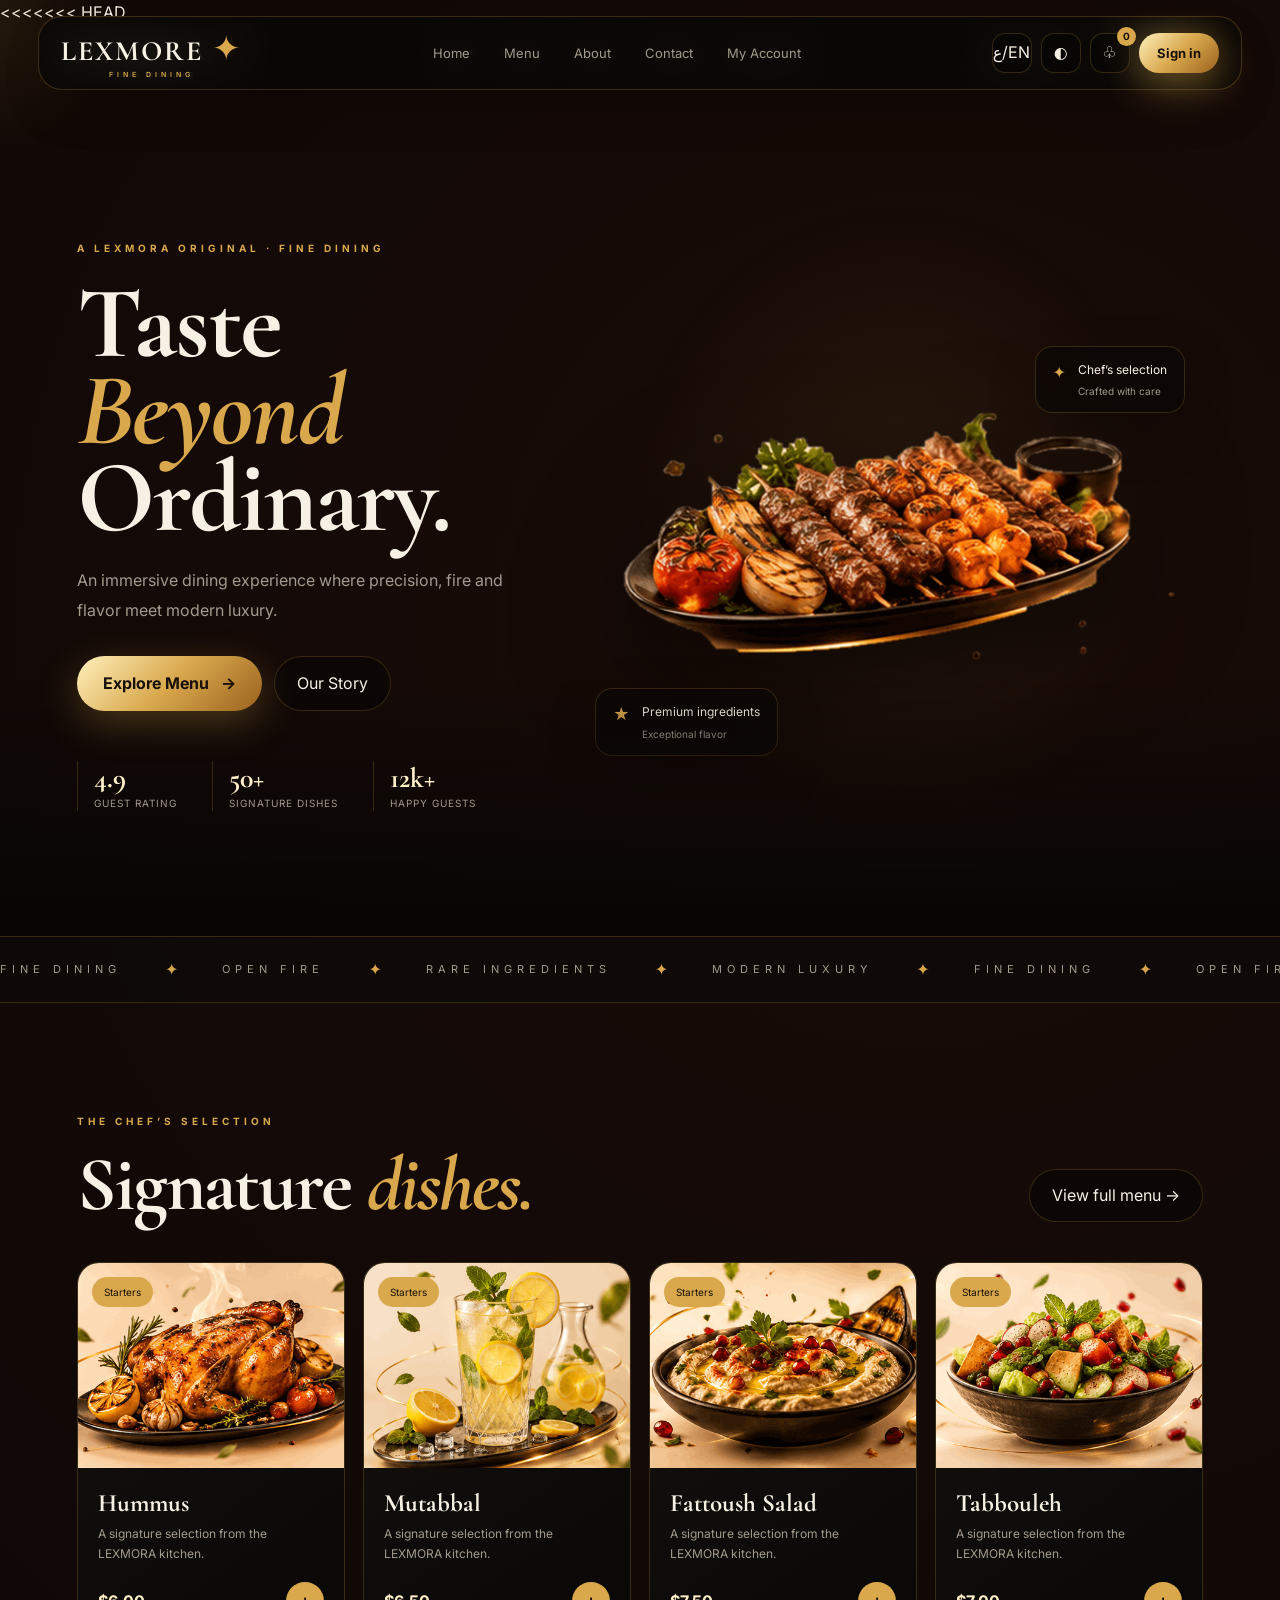
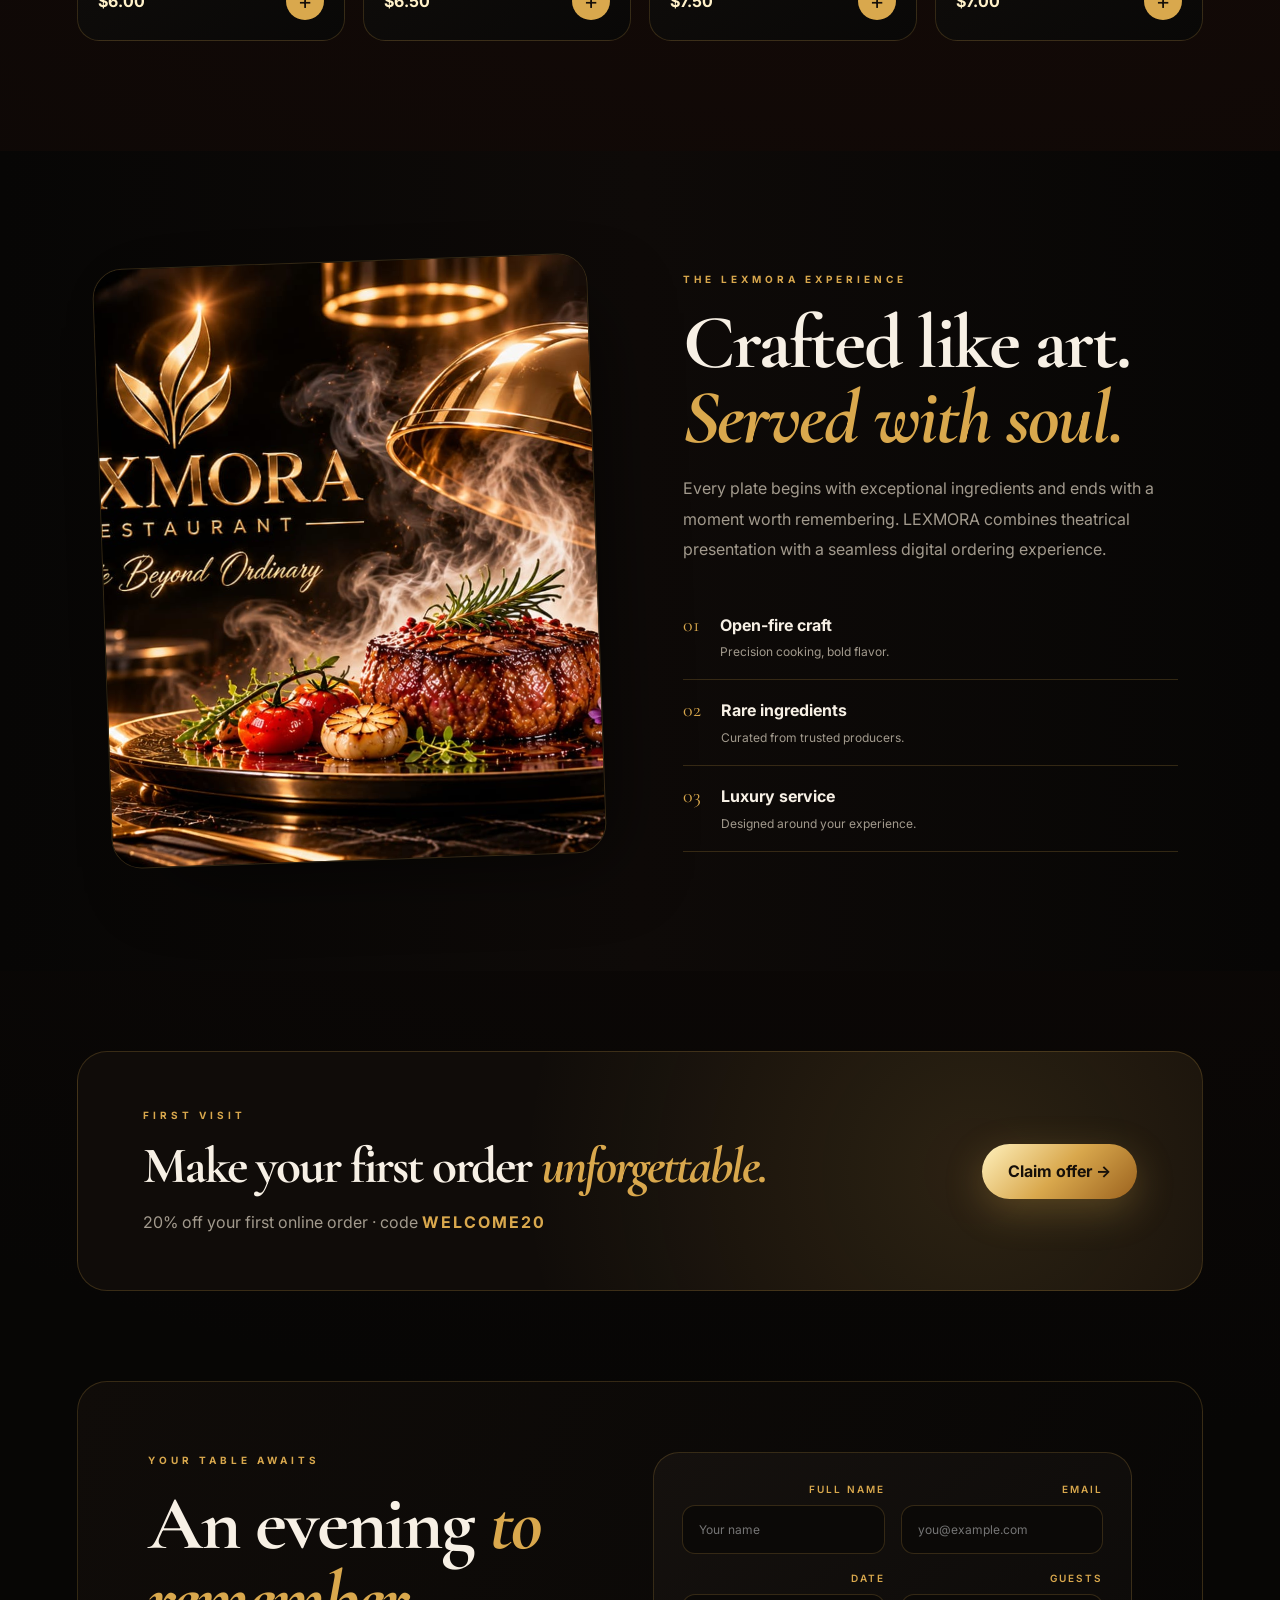
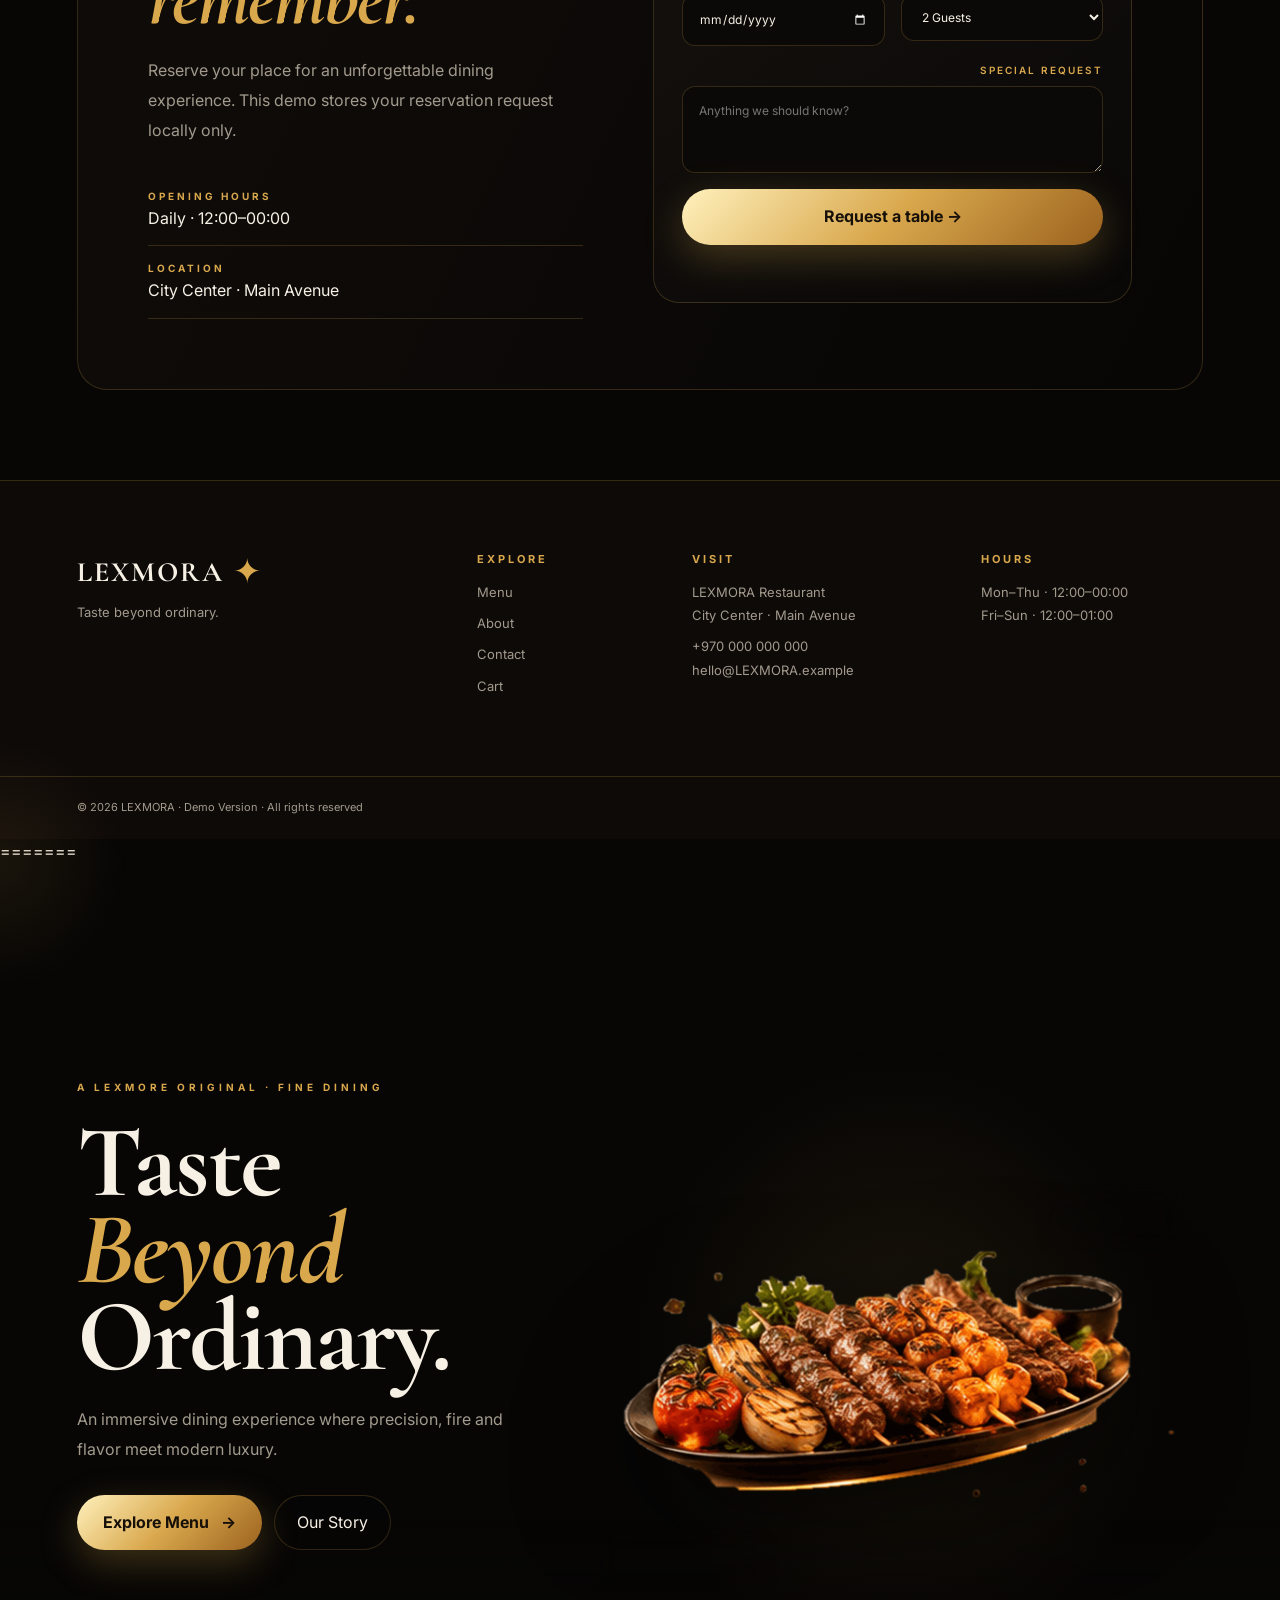
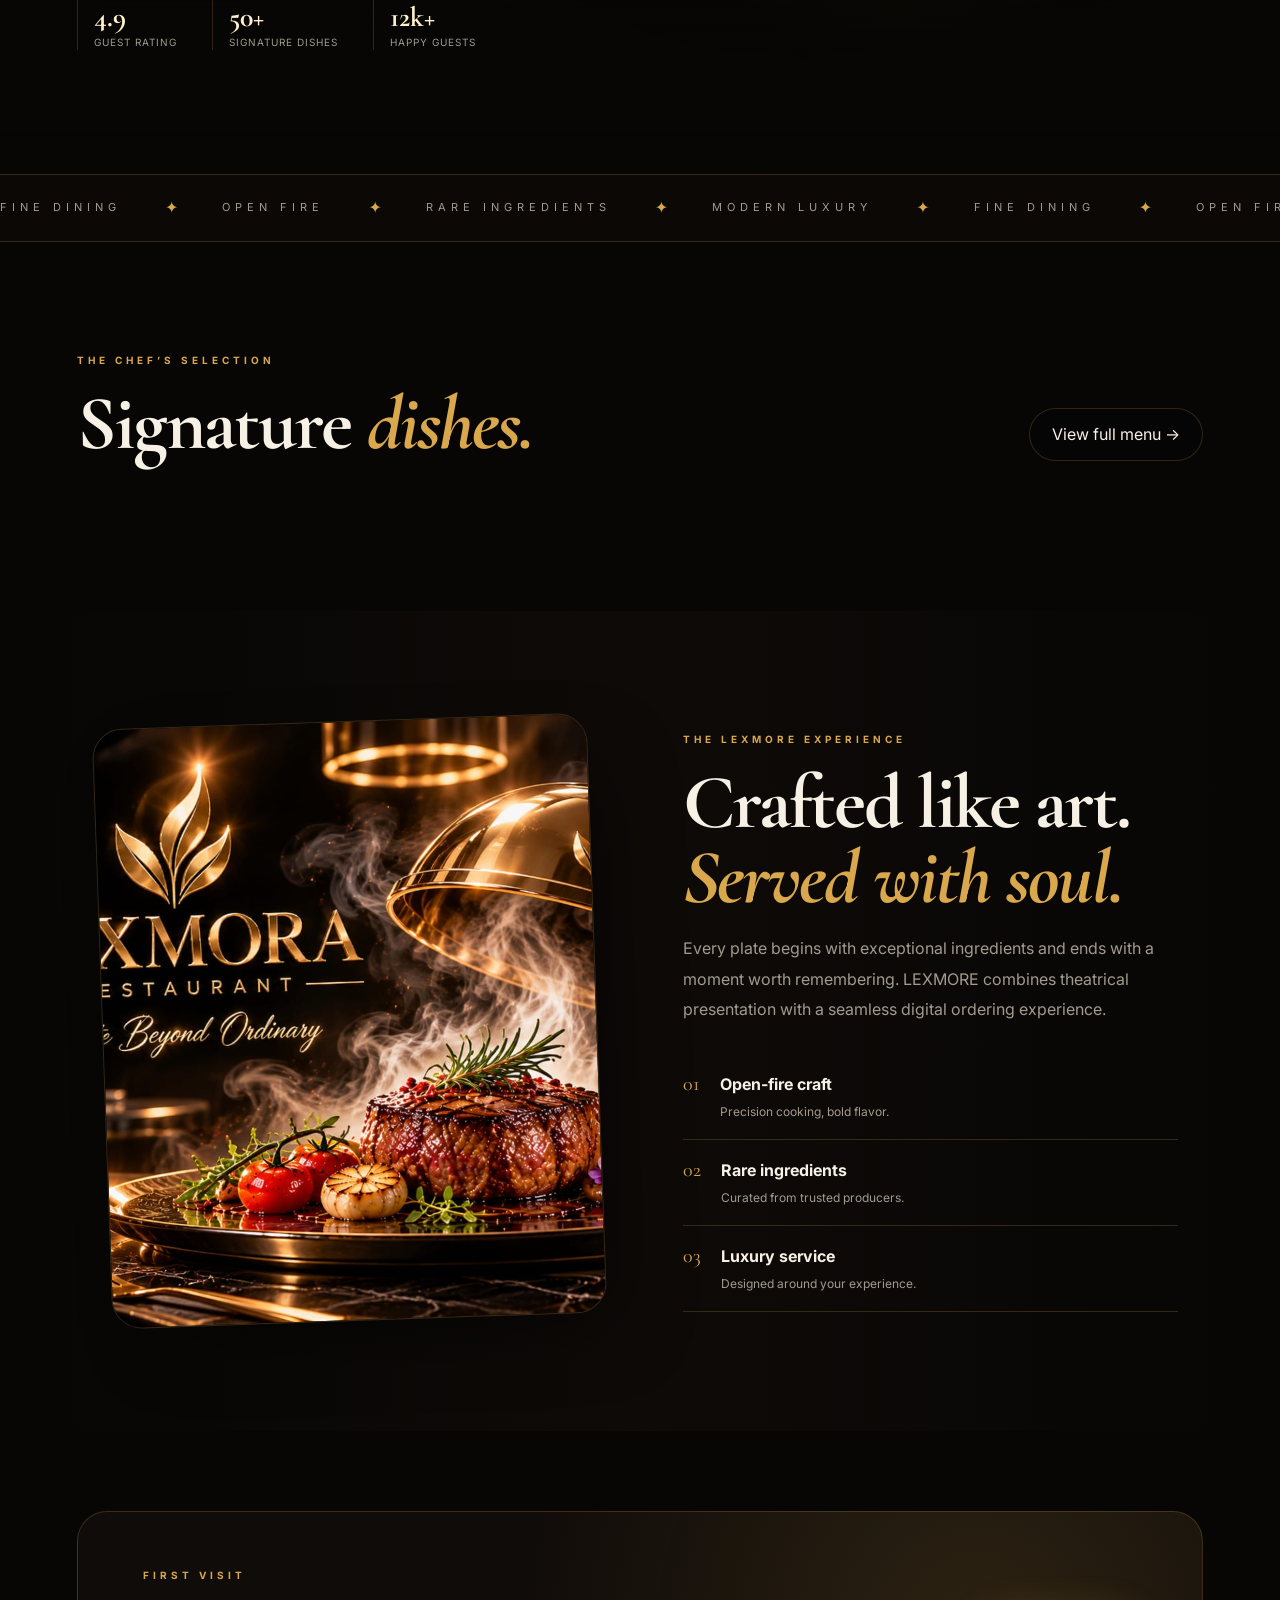
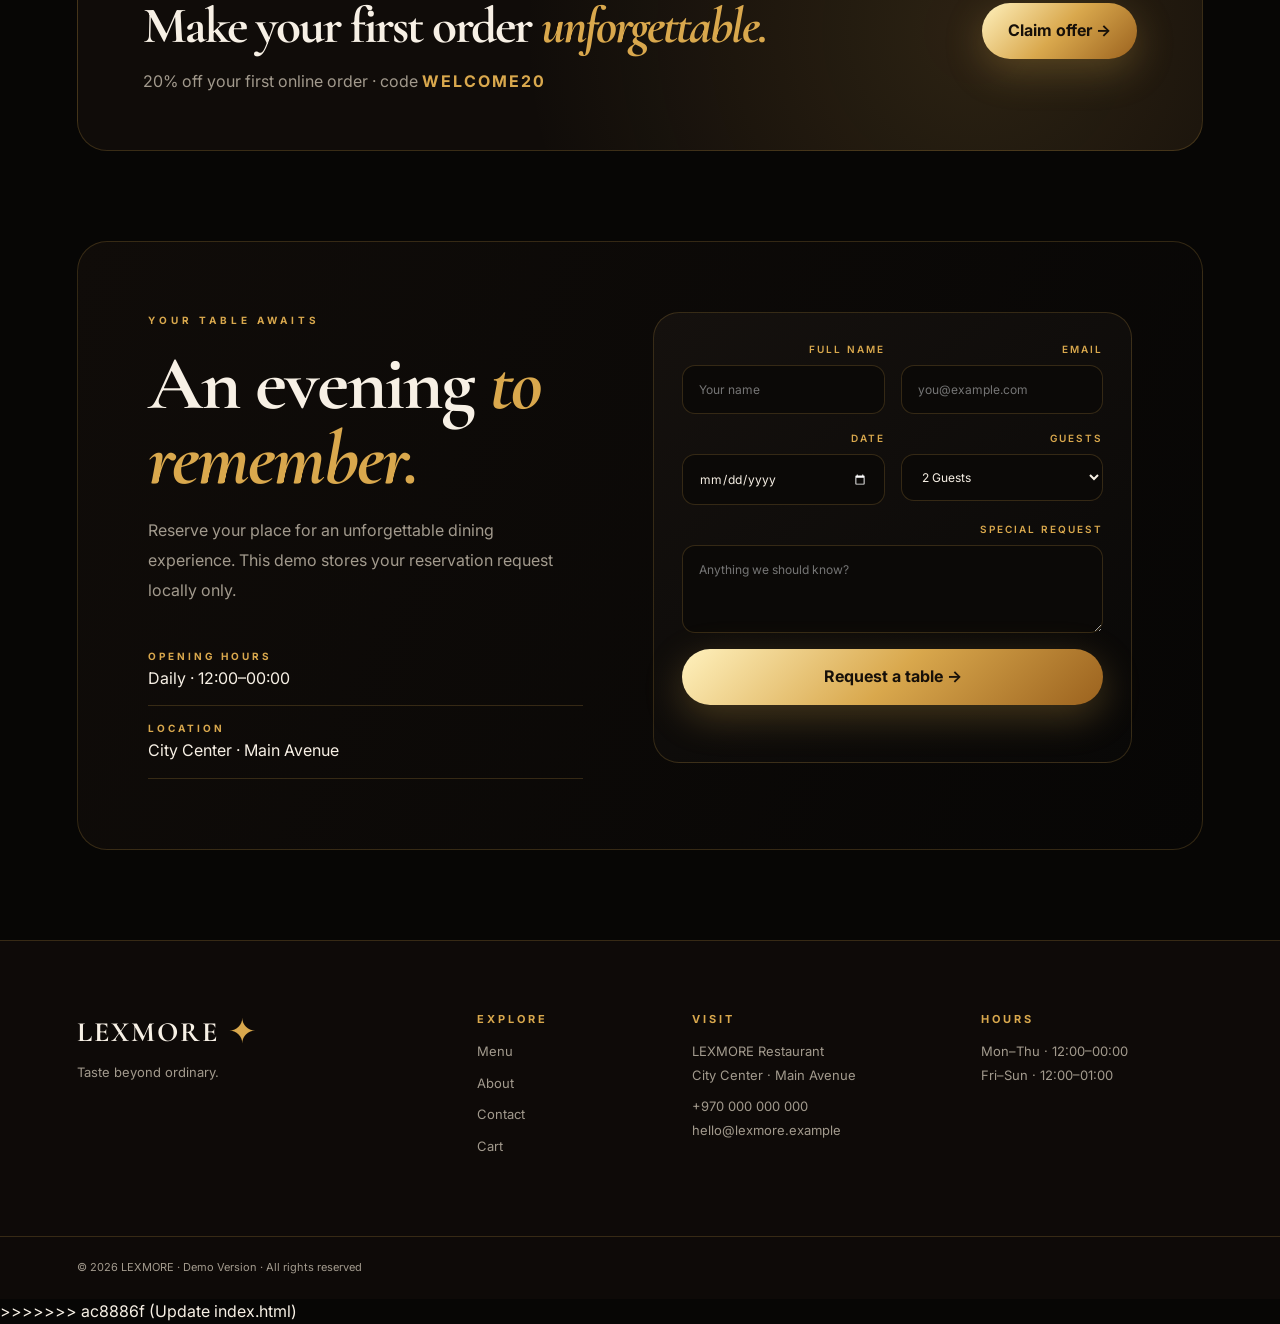
==== commit 1c568738: "update index.html" ====
--- a/index.html
+++ b/index.html
@@ -1,5 +1,5 @@
 <<<<<<< HEAD
-<!doctype html><html lang="en" dir="ltr" data-theme="dark"><head><meta charset="utf-8"><meta name="viewport" content="width=device-width, initial-scale=1"><meta name="description" content="LEXMORA premium dining demo"><title>Home | LEXMORA</title><link rel="preconnect" href="https://fonts.googleapis.com"><link rel="preconnect" href="https://fonts.gstatic.com" crossorigin><link href="https://fonts.googleapis.com/css2?family=Amiri:wght@400;700&family=Cairo:wght@400;600;700&family=Cormorant+Garamond:ital,wght@0,500;0,600;0,700;1,600&family=Inter:wght@400;500;600;700&display=swap" rel="stylesheet"><link rel="stylesheet" href="css/style.css"><link rel="stylesheet" href="css/demo.css"></head><body class="layout-app"><div id="glow"></div><header class="nav"><a class="brand" href="index.html"><span>LEXMORA <b>✦</b><small>FINE DINING</small></span></a><nav class="nav-links" id="navLinks"><a href="index.html" data-nav="home" data-t="home">Home</a><a href="menu.html" data-nav="menu" data-t="menu">Menu</a><a href="about.html" data-nav="about" data-t="about">About</a><a href="contact.html" data-nav="contact" data-t="contact">Contact</a><a href="dashboard.html" data-nav="dashboard" data-t="account">My Account</a></nav><div class="actions"><button class="icon-btn" data-action="language" title="Language">ع/EN</button><button class="icon-btn" data-action="theme" title="Theme">◐</button><a class="icon-btn cart-btn" href="cart.html" aria-label="Cart">♧ <span class="badge" id="cartCount">0</span></a><a class="gold small signin" href="login.html" data-t="signIn">Sign in</a><button class="icon-btn burger" id="burger">☰</button></div></header><main><section class="hero"><div class="copy"><span class="eyebrow rise">A LEXMORA ORIGINAL · FINE DINING</span><h1 class="display rise">Taste<br><em>Beyond</em><br>Ordinary.</h1><p class="rise">An immersive dining experience where precision, fire and flavor meet modern luxury.</p><div class="hero-btns"><a class="gold" href="menu.html">Explore Menu <span class="arrow">→</span></a><a class="ghost" href="about.html">Our Story</a></div><div class="stats"><div><b>4.9</b><small>Guest rating</small></div><div><b>50+</b><small>Signature dishes</small></div><div><b>12k+</b><small>Happy guests</small></div></div></div><div class="visual"><img class="hero-food" src="assets/mixed_grill_no_background (1).png" alt="LEXMORA signature dish"><div class="float-card one">✦ <span>Chef’s selection<small>Crafted with care</small></span></div><div class="float-card two">★ <span>Premium ingredients<small>Exceptional flavor</small></span></div></div></section><div class="ticker"><div class="ticker-track"><div class="ticker-group"><span>FINE DINING</span><i>✦</i><span>OPEN FIRE</span><i>✦</i><span>RARE INGREDIENTS</span><i>✦</i><span>MODERN LUXURY</span><i>✦</i></div><div class="ticker-group"><span>FINE DINING</span><i>✦</i><span>OPEN FIRE</span><i>✦</i><span>RARE INGREDIENTS</span><i>✦</i><span>MODERN LUXURY</span><i>✦</i></div></div></div><section class="section"><div class="head"><div><span class="eyebrow">THE CHEF’S SELECTION</span><h2 class="display">Signature <em>dishes.</em></h2></div><a class="ghost" href="menu.html">View full menu →</a></div><div class="grid" id="featuredMenu"></div></section><section class="experience"><div class="photo"><img src="assets/LEXMORA-hero.png" alt="LEXMORA dining experience"></div><div><span class="eyebrow">THE LEXMORA EXPERIENCE</span><h2 class="display">Crafted like art.<br><em>Served with soul.</em></h2><p>Every plate begins with exceptional ingredients and ends with a moment worth remembering. LEXMORA combines theatrical presentation with a seamless digital ordering experience.</p><div class="features"><div><b>01</b><span>Open-fire craft<small>Precision cooking, bold flavor.</small></span></div><div><b>02</b><span>Rare ingredients<small>Curated from trusted producers.</small></span></div><div><b>03</b><span>Luxury service<small>Designed around your experience.</small></span></div></div></div></section><section class="offer"><div><span class="eyebrow">FIRST VISIT</span><h2 class="display">Make your first order <em>unforgettable.</em></h2><p>20% off your first online order · code <strong>WELCOME20</strong></p></div><a class="gold" href="menu.html">Claim offer →</a></section><section class="reserve"><div><span class="eyebrow">YOUR TABLE AWAITS</span><h2 class="display">An evening <em>to remember.</em></h2><p>Reserve your place for an unforgettable dining experience. This demo stores your reservation request locally only.</p><ul class="info-list"><li><b>Opening hours</b>Daily · 12:00–00:00</li><li><b>Location</b>City Center · Main Avenue</li></ul></div><form class="panel form-grid demo-form"><label class="field"><span>Full name</span><input required placeholder="Your name"></label><label class="field"><span>Email</span><input type="email" required placeholder="you@example.com"></label><label class="field"><span>Date</span><input type="date" required></label><label class="field"><span>Guests</span><select><option>2 Guests</option><option>3 Guests</option><option>4 Guests</option><option>5+ Guests</option></select></label><label class="field full"><span>Special request</span><textarea rows="3" placeholder="Anything we should know?"></textarea></label><button class="gold full" type="submit">Request a table →</button></form></section></main><footer class="footer"><div class="foot"><div><a class="brand" href="index.html">LEXMORA <b>✦</b></a><p data-t="tagline">Taste beyond ordinary.</p></div><div><h4 data-t="explore">Explore</h4><ul><li><a href="menu.html" data-t="menu">Menu</a></li><li><a href="about.html" data-t="about">About</a></li><li><a href="contact.html" data-t="contact">Contact</a></li><li><a href="cart.html" data-t="cart">Cart</a></li></ul></div><div><h4 data-t="visit">Visit</h4><p>LEXMORA Restaurant<br>City Center · Main Avenue</p><p>+970 000 000 000<br>hello@LEXMORA.example</p></div><div><h4 data-t="hours">Hours</h4><p>Mon–Thu · 12:00–00:00<br>Fri–Sun · 12:00–01:00</p></div></div><div class="bottom">© 2026 LEXMORA · Demo Version · All rights reserved</div></footer><div class="toast" id="toast" role="status"></div><script src="js/data.js"></script><script src="js/app.js"></script><script src="js/i18n.js"></script></body></html>
+<!doctype html><html lang="en" dir="ltr" data-theme="dark"><head><meta charset="utf-8"><meta name="viewport" content="width=device-width, initial-scale=1"><meta name="description" content="LEXMORA premium dining demo"><title>Home | LEXMORA</title><link rel="preconnect" href="https://fonts.googleapis.com"><link rel="preconnect" href="https://fonts.gstatic.com" crossorigin><link href="https://fonts.googleapis.com/css2?family=Amiri:wght@400;700&family=Cairo:wght@400;600;700&family=Cormorant+Garamond:ital,wght@0,500;0,600;0,700;1,600&family=Inter:wght@400;500;600;700&display=swap" rel="stylesheet"><link rel="stylesheet" href="css/style.css"><link rel="stylesheet" href="css/demo.css"></head><body class="layout-app"><div id="glow"></div><header class="nav"><a class="brand" href="index.html"><span>LEXMORA <b>✦</b><small>FINE DINING</small></span></a><nav class="nav-links" id="navLinks"><a href="index.html" data-nav="home" data-t="home">Home</a><a href="menu.html" data-nav="menu" data-t="menu">Menu</a><a href="about.html" data-nav="about" data-t="about">About</a><a href="contact.html" data-nav="contact" data-t="contact">Contact</a><a href="dashboard.html" data-nav="dashboard" data-t="account">My Account</a></nav><div class="actions"><button class="icon-btn" data-action="language" title="Language">ع/EN</button><button class="icon-btn" data-action="theme" title="Theme">◐</button><a class="icon-btn cart-btn" href="cart.html" aria-label="Cart">♧ <span class="badge" id="cartCount">0</span></a><a class="gold small signin" href="login.html" data-t="signIn">Sign in</a><button class="icon-btn burger" id="burger">☰</button></div></header><main><section class="hero"><div class="copy"><span class="eyebrow rise">A LEXMORA ORIGINAL · FINE DINING</span><h1 class="display rise">Taste<br><em>Beyond</em><br>Ordinary.</h1><p class="rise">An immersive dining experience where precision, fire and flavor meet modern luxury.</p><div class="hero-btns"><a class="gold" href="menu.html">Explore Menu <span class="arrow">→</span></a><a class="ghost" href="about.html">Our Story</a></div><div class="stats"><div><b>4.9</b><small>Guest rating</small></div><div><b>50+</b><small>Signature dishes</small></div><div><b>12k+</b><small>Happy guests</small></div></div></div><div class="visual"><img class="hero-food" src="assets/mixed_grill_no_background (1).png" alt="LEXMORA signature dish"><div class="float-card one">✦ <span>Chef’s selection<small>Crafted with care</small></span></div><div class="float-card two">★ <span>Premium ingredients<small>Exceptional flavor</small></span></div></div></section><div class="ticker"><div class="ticker-track"><div class="ticker-group"><span>FINE DINING</span><i>✦</i><span>OPEN FIRE</span><i>✦</i><span>RARE INGREDIENTS</span><i>✦</i><span>MODERN LUXURY</span><i>✦</i></div><div class="ticker-group"><span>FINE DINING</span><i>✦</i><span>OPEN FIRE</span><i>✦</i><span>RARE INGREDIENTS</span><i>✦</i><span>MODERN LUXURY</span><i>✦</i></div></div></div><section class="section"><div class="head"><div><span class="eyebrow">THE CHEF’S SELECTION</span><h2 class="display">Signature <em>dishes.</em></h2></div><a class="ghost" href="menu.html">View full menu →</a></div><div class="grid" id="featuredMenu"></div></section><section class="experience"><div class="photo"><img src="assets/aboutImage.jpeg" alt="LEXMORA dining experience"></div><div><span class="eyebrow">THE LEXMORA EXPERIENCE</span><h2 class="display">Crafted like art.<br><em>Served with soul.</em></h2><p>Every plate begins with exceptional ingredients and ends with a moment worth remembering. LEXMORA combines theatrical presentation with a seamless digital ordering experience.</p><div class="features"><div><b>01</b><span>Open-fire craft<small>Precision cooking, bold flavor.</small></span></div><div><b>02</b><span>Rare ingredients<small>Curated from trusted producers.</small></span></div><div><b>03</b><span>Luxury service<small>Designed around your experience.</small></span></div></div></div></section><section class="offer"><div><span class="eyebrow">FIRST VISIT</span><h2 class="display">Make your first order <em>unforgettable.</em></h2><p>20% off your first online order · code <strong>WELCOME20</strong></p></div><a class="gold" href="menu.html">Claim offer →</a></section><section class="reserve"><div><span class="eyebrow">YOUR TABLE AWAITS</span><h2 class="display">An evening <em>to remember.</em></h2><p>Reserve your place for an unforgettable dining experience. This demo stores your reservation request locally only.</p><ul class="info-list"><li><b>Opening hours</b>Daily · 12:00–00:00</li><li><b>Location</b>City Center · Main Avenue</li></ul></div><form class="panel form-grid demo-form"><label class="field"><span>Full name</span><input required placeholder="Your name"></label><label class="field"><span>Email</span><input type="email" required placeholder="you@example.com"></label><label class="field"><span>Date</span><input type="date" required></label><label class="field"><span>Guests</span><select><option>2 Guests</option><option>3 Guests</option><option>4 Guests</option><option>5+ Guests</option></select></label><label class="field full"><span>Special request</span><textarea rows="3" placeholder="Anything we should know?"></textarea></label><button class="gold full" type="submit">Request a table →</button></form></section></main><footer class="footer"><div class="foot"><div><a class="brand" href="index.html">LEXMORA <b>✦</b></a><p data-t="tagline">Taste beyond ordinary.</p></div><div><h4 data-t="explore">Explore</h4><ul><li><a href="menu.html" data-t="menu">Menu</a></li><li><a href="about.html" data-t="about">About</a></li><li><a href="contact.html" data-t="contact">Contact</a></li><li><a href="cart.html" data-t="cart">Cart</a></li></ul></div><div><h4 data-t="visit">Visit</h4><p>LEXMORA Restaurant<br>City Center · Main Avenue</p><p>+970 000 000 000<br>hello@LEXMORA.example</p></div><div><h4 data-t="hours">Hours</h4><p>Mon–Thu · 12:00–00:00<br>Fri–Sun · 12:00–01:00</p></div></div><div class="bottom">© 2026 LEXMORA · Demo Version · All rights reserved</div></footer><div class="toast" id="toast" role="status"></div><script src="js/data.js"></script><script src="js/app.js"></script><script src="js/i18n.js"></script></body></html>
 =======
 <!doctype html><html lang="en" dir="ltr" data-theme="dark"><head><meta charset="utf-8"><meta name="viewport" content="width=device-width, initial-scale=1"><meta name="description" content="LEXMORE premium dining demo"><title>Home | LEXMORA</title><link rel="preconnect" href="https://fonts.googleapis.com"><link rel="preconnect" href="https://fonts.gstatic.com" crossorigin><link href="https://fonts.googleapis.com/css2?family=Amiri:wght@400;700&family=Cairo:wght@400;600;700&family=Cormorant+Garamond:ital,wght@0,500;0,600;0,700;1,600&family=Inter:wght@400;500;600;700&display=swap" rel="stylesheet"><link rel="stylesheet" href="css/style.css"><link rel="stylesheet" href="css/demo.css"></head><body class="layout-app"><div id="glow"></div><header class="nav"><a class="brand" href="index.html"><span>LEXMORE <b>✦</b><small>FINE DINING</small></span></a><nav class="nav-links" id="navLinks"><a href="index.html" data-nav="home" data-t="home">Home</a><a href="menu.html" data-nav="menu" data-t="menu">Menu</a><a href="about.html" data-nav="about" data-t="about">About</a><a href="contact.html" data-nav="contact" data-t="contact">Contact</a><a href="dashboard.html" data-nav="dashboard" data-t="account">My Account</a></nav><div class="actions"><button class="icon-btn" data-action="language" title="Language">ع/EN</button><button class="icon-btn" data-action="theme" title="Theme">◐</button><a class="icon-btn cart-btn" href="cart.html" aria-label="Cart">♧ <span class="badge" id="cartCount">0</span></a><a class="gold small signin" href="login.html" data-t="signIn">Sign in</a><button class="icon-btn burger" id="burger">☰</button></div></header><main><section class="hero"><div class="copy"><span class="eyebrow rise">A LEXMORE ORIGINAL · FINE DINING</span><h1 class="display rise">Taste<br><em>Beyond</em><br>Ordinary.</h1><p class="rise">An immersive dining experience where precision, fire and flavor meet modern luxury.</p><div class="hero-btns"><a class="gold" href="menu.html">Explore Menu <span class="arrow">→</span></a><a class="ghost" href="about.html">Our Story</a></div><div class="stats"><div><b>4.9</b><small>Guest rating</small></div><div><b>50+</b><small>Signature dishes</small></div><div><b>12k+</b><small>Happy guests</small></div></div></div><div class="visual"><img class="hero-food" src="assets/mixed_grill_no_background (1).png" alt="LEXMORE signature dish"><div class="float-card one">✦ <span>Chef’s selection<small>Crafted with care</small></span></div><div class="float-card two">★ <span>Premium ingredients<small>Exceptional flavor</small></span></div></div></section><div class="ticker"><div class="ticker-track"><div class="ticker-group"><span>FINE DINING</span><i>✦</i><span>OPEN FIRE</span><i>✦</i><span>RARE INGREDIENTS</span><i>✦</i><span>MODERN LUXURY</span><i>✦</i></div><div class="ticker-group"><span>FINE DINING</span><i>✦</i><span>OPEN FIRE</span><i>✦</i><span>RARE INGREDIENTS</span><i>✦</i><span>MODERN LUXURY</span><i>✦</i></div></div></div><section class="section"><div class="head"><div><span class="eyebrow">THE CHEF’S SELECTION</span><h2 class="display">Signature <em>dishes.</em></h2></div><a class="ghost" href="menu.html">View full menu →</a></div><div class="grid" id="featuredMenu"></div></section><section class="experience"><div class="photo"><img src="assets/aboutImage.jpeg" alt="LEXMORE dining experience"></div><div><span class="eyebrow">THE LEXMORE EXPERIENCE</span><h2 class="display">Crafted like art.<br><em>Served with soul.</em></h2><p>Every plate begins with exceptional ingredients and ends with a moment worth remembering. LEXMORE combines theatrical presentation with a seamless digital ordering experience.</p><div class="features"><div><b>01</b><span>Open-fire craft<small>Precision cooking, bold flavor.</small></span></div><div><b>02</b><span>Rare ingredients<small>Curated from trusted producers.</small></span></div><div><b>03</b><span>Luxury service<small>Designed around your experience.</small></span></div></div></div></section><section class="offer"><div><span class="eyebrow">FIRST VISIT</span><h2 class="display">Make your first order <em>unforgettable.</em></h2><p>20% off your first online order · code <strong>WELCOME20</strong></p></div><a class="gold" href="menu.html">Claim offer →</a></section><section class="reserve"><div><span class="eyebrow">YOUR TABLE AWAITS</span><h2 class="display">An evening <em>to remember.</em></h2><p>Reserve your place for an unforgettable dining experience. This demo stores your reservation request locally only.</p><ul class="info-list"><li><b>Opening hours</b>Daily · 12:00–00:00</li><li><b>Location</b>City Center · Main Avenue</li></ul></div><form class="panel form-grid demo-form"><label class="field"><span>Full name</span><input required placeholder="Your name"></label><label class="field"><span>Email</span><input type="email" required placeholder="you@example.com"></label><label class="field"><span>Date</span><input type="date" required></label><label class="field"><span>Guests</span><select><option>2 Guests</option><option>3 Guests</option><option>4 Guests</option><option>5+ Guests</option></select></label><label class="field full"><span>Special request</span><textarea rows="3" placeholder="Anything we should know?"></textarea></label><button class="gold full" type="submit">Request a table →</button></form></section></main><footer class="footer"><div class="foot"><div><a class="brand" href="index.html">LEXMORE <b>✦</b></a><p data-t="tagline">Taste beyond ordinary.</p></div><div><h4 data-t="explore">Explore</h4><ul><li><a href="menu.html" data-t="menu">Menu</a></li><li><a href="about.html" data-t="about">About</a></li><li><a href="contact.html" data-t="contact">Contact</a></li><li><a href="cart.html" data-t="cart">Cart</a></li></ul></div><div><h4 data-t="visit">Visit</h4><p>LEXMORE Restaurant<br>City Center · Main Avenue</p><p>+970 000 000 000<br>hello@lexmore.example</p></div><div><h4 data-t="hours">Hours</h4><p>Mon–Thu · 12:00–00:00<br>Fri–Sun · 12:00–01:00</p></div></div><div class="bottom">© 2026 LEXMORE · Demo Version · All rights reserved</div></footer><div class="toast" id="toast" role="status"></div><script src="js/data.js"></script><script src="js/app.js"></script><script src="js/i18n.js"></script></body></html>
 >>>>>>> ac8886f (Update index.html)
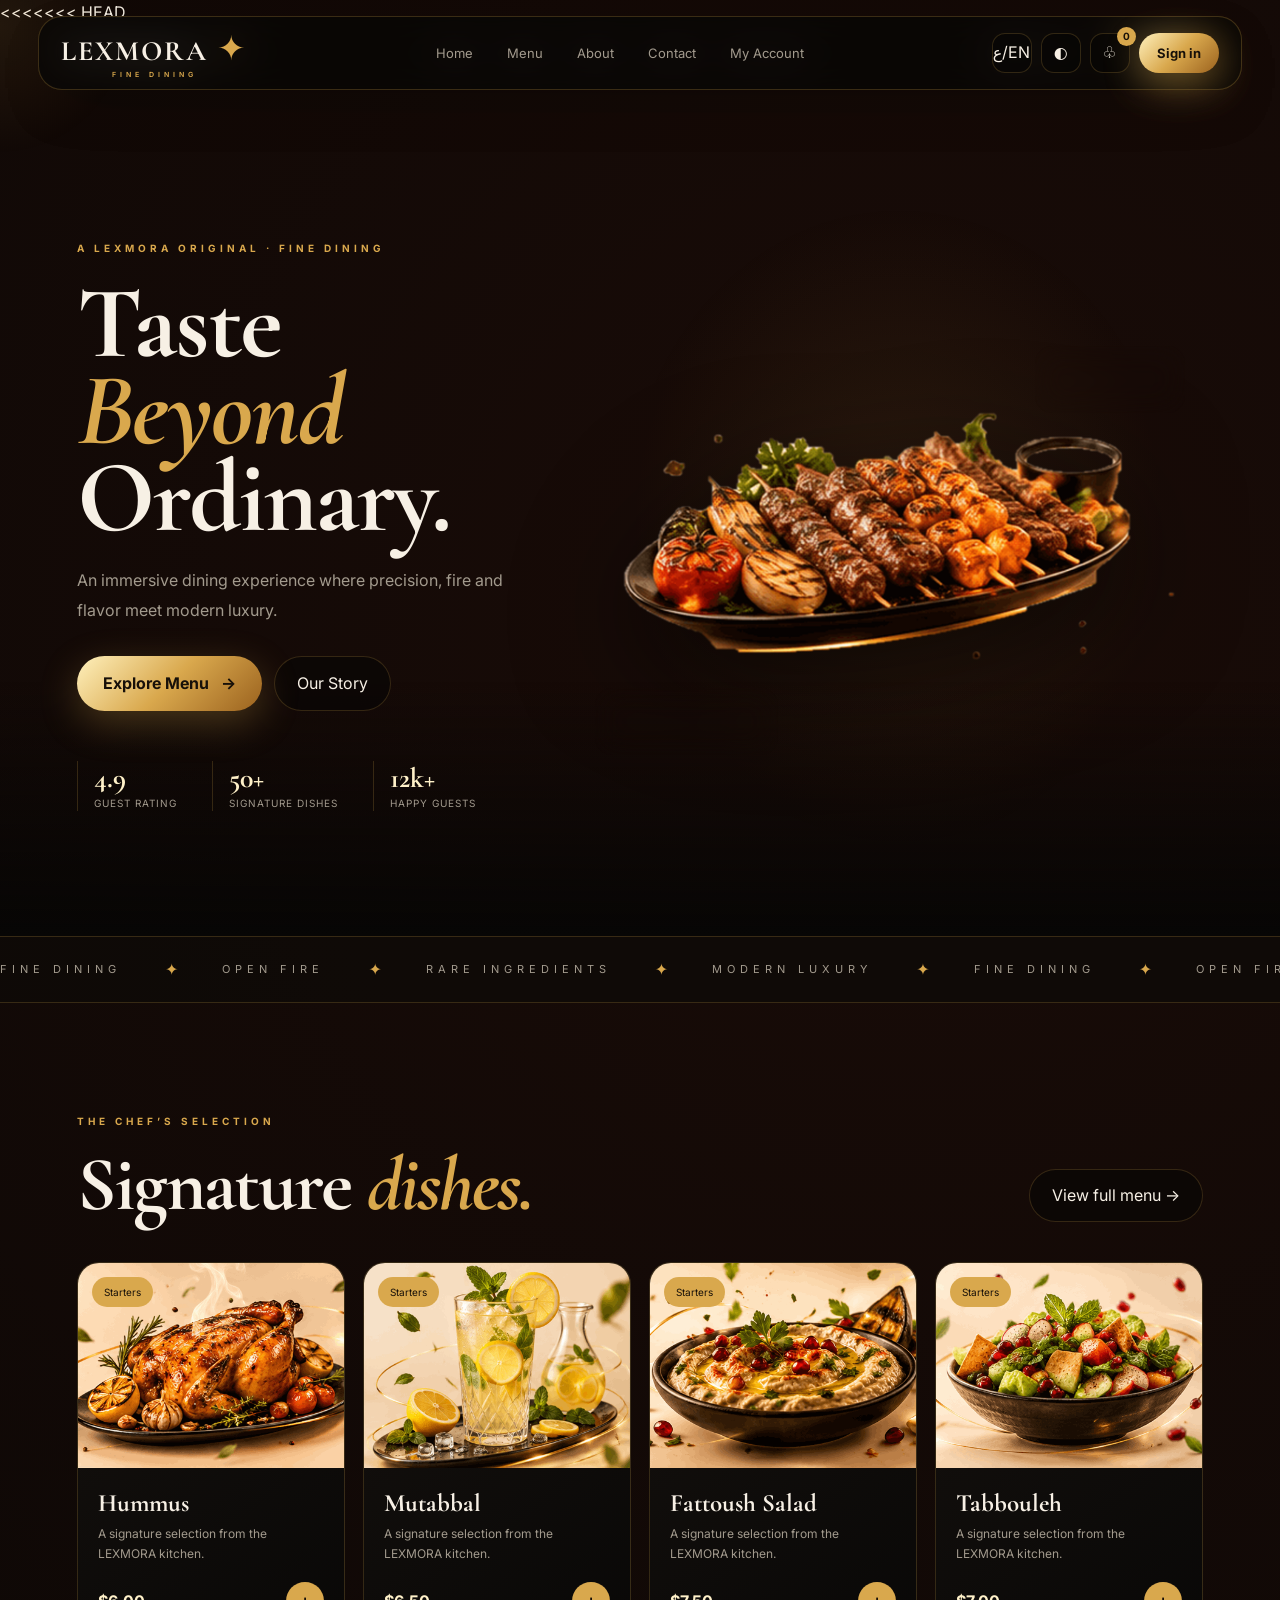
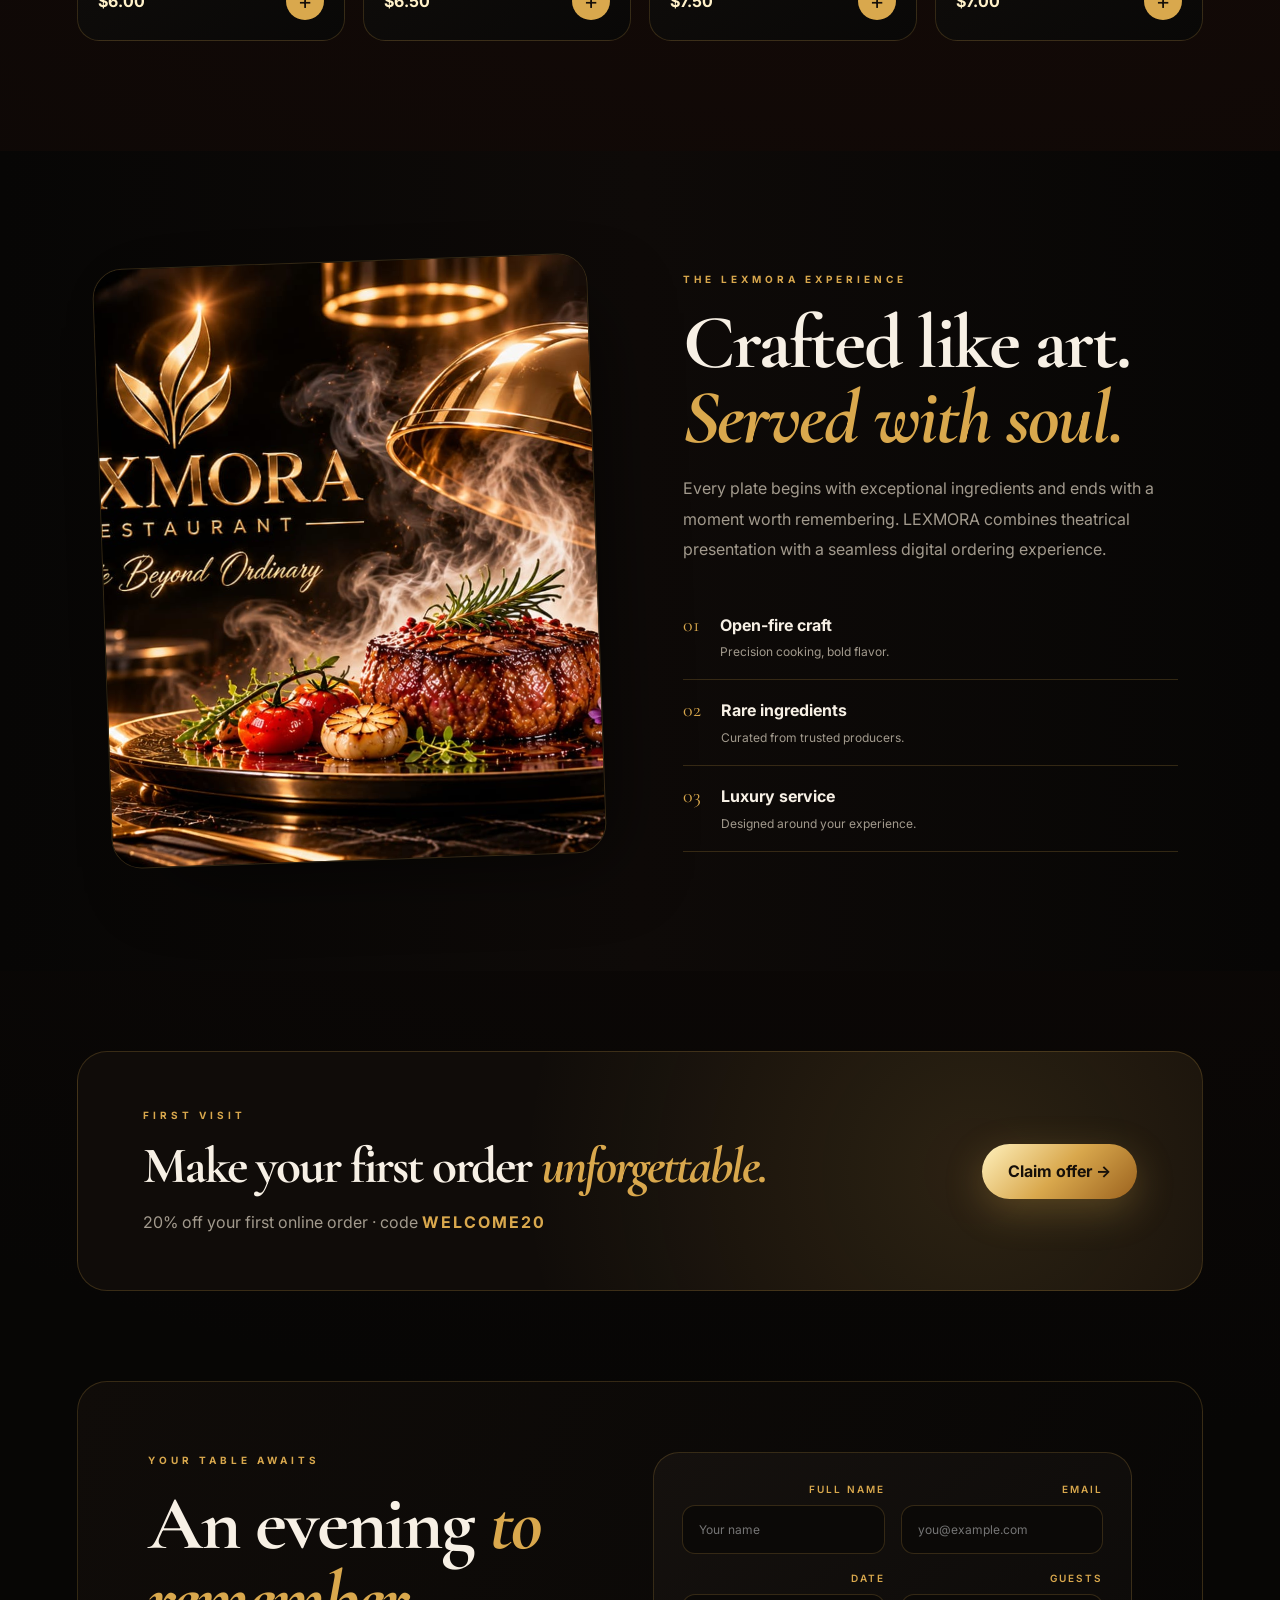
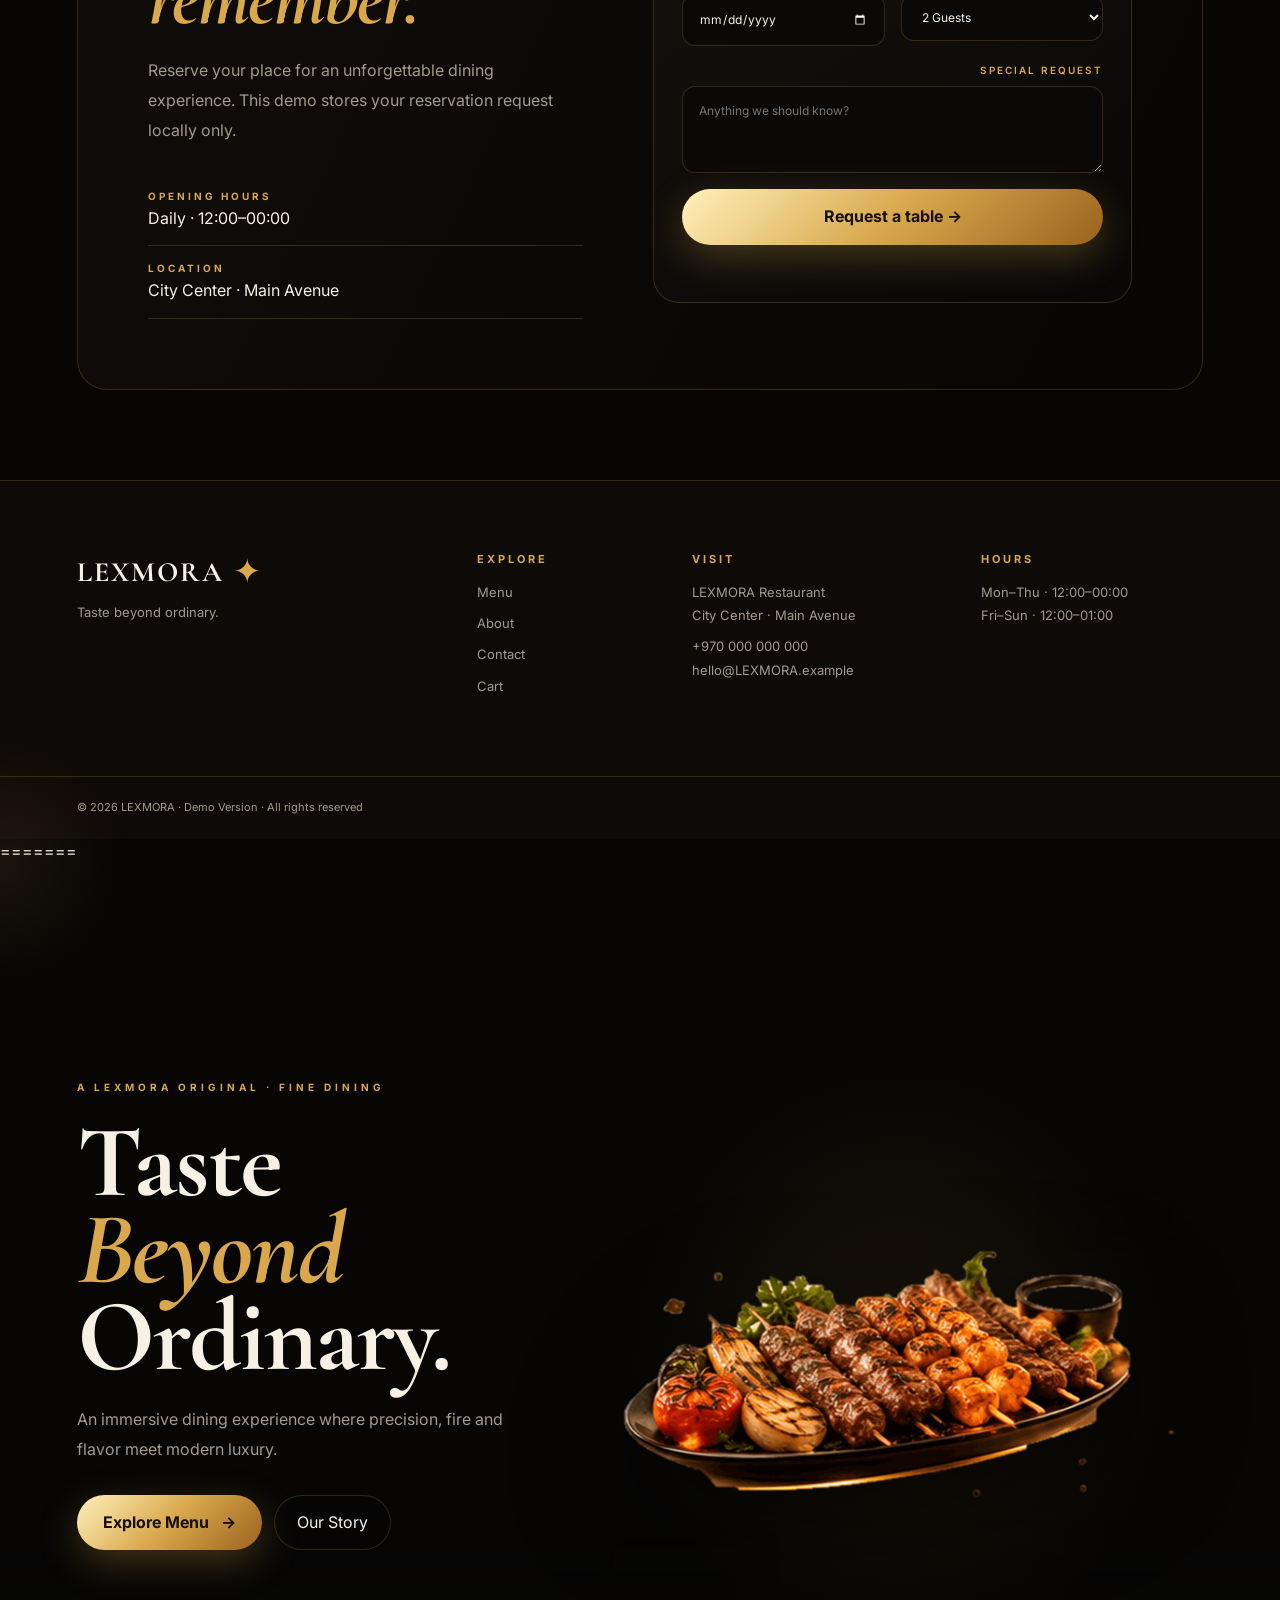
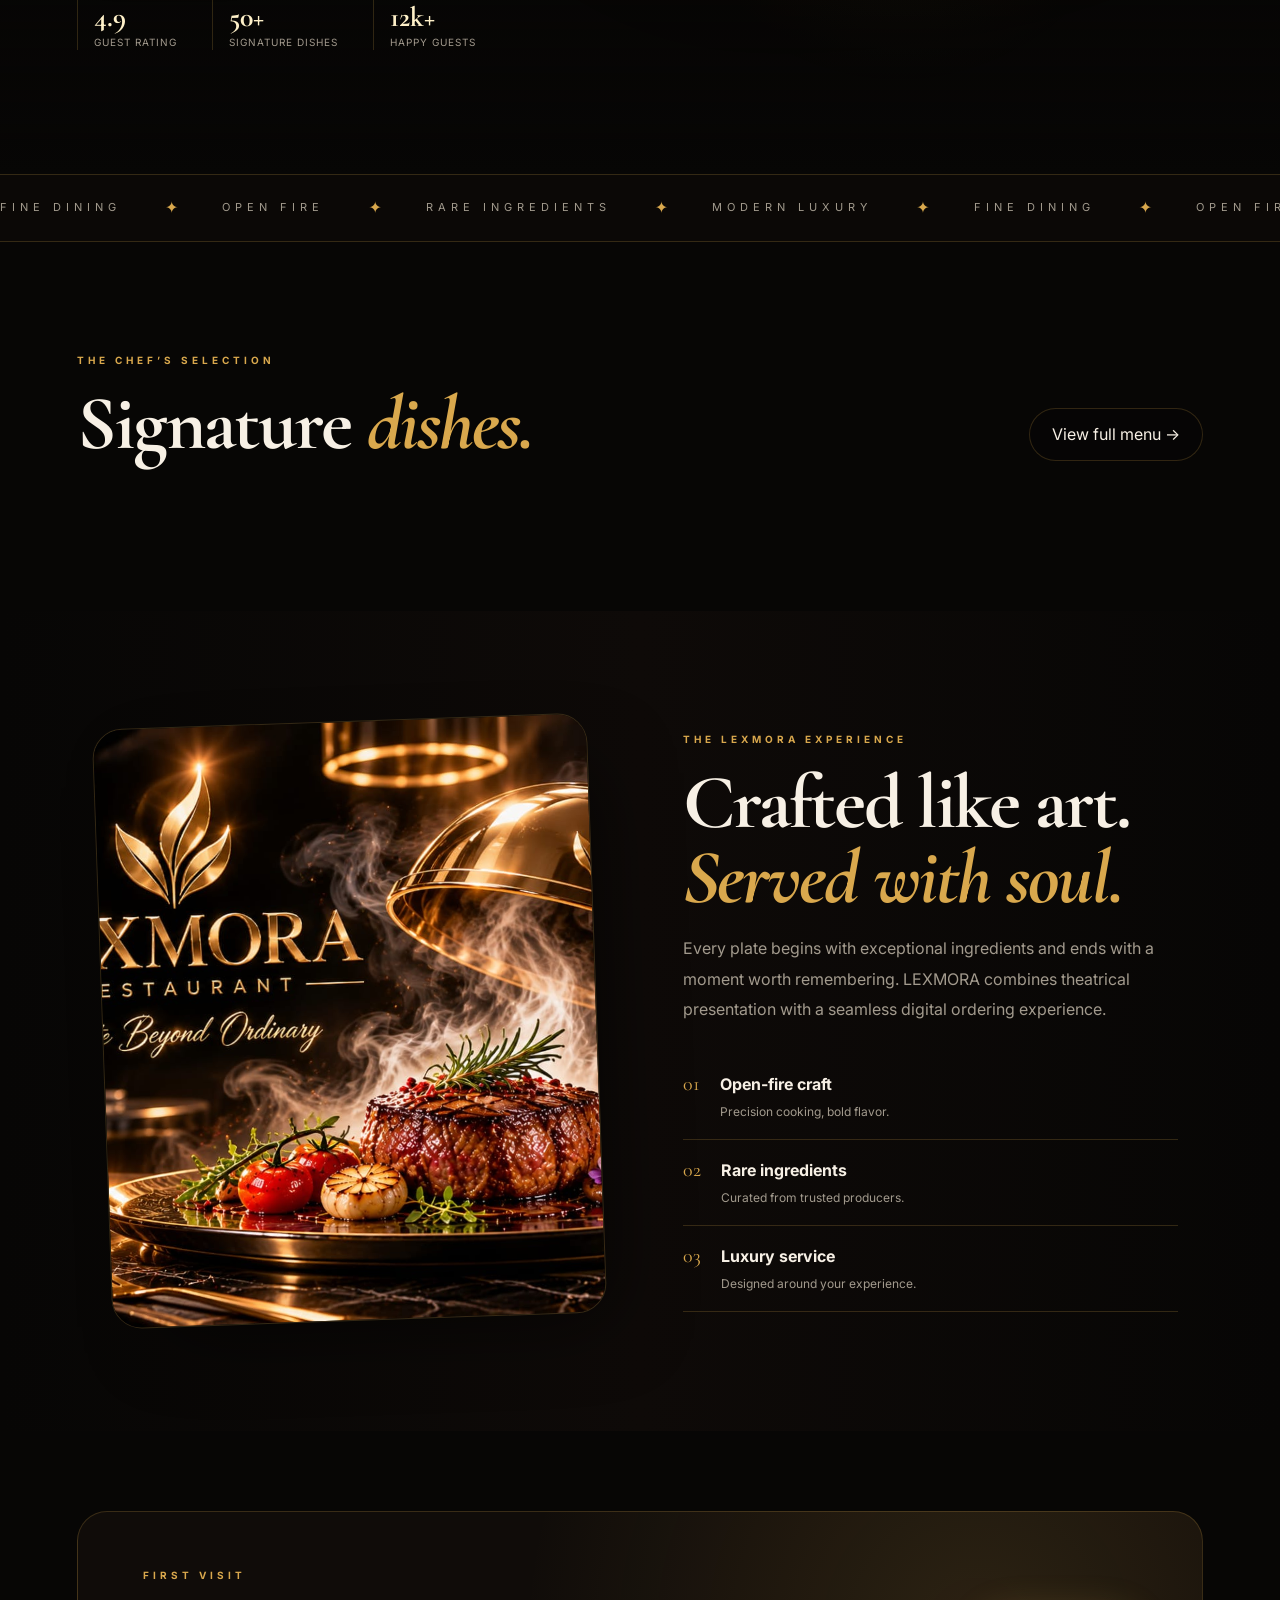
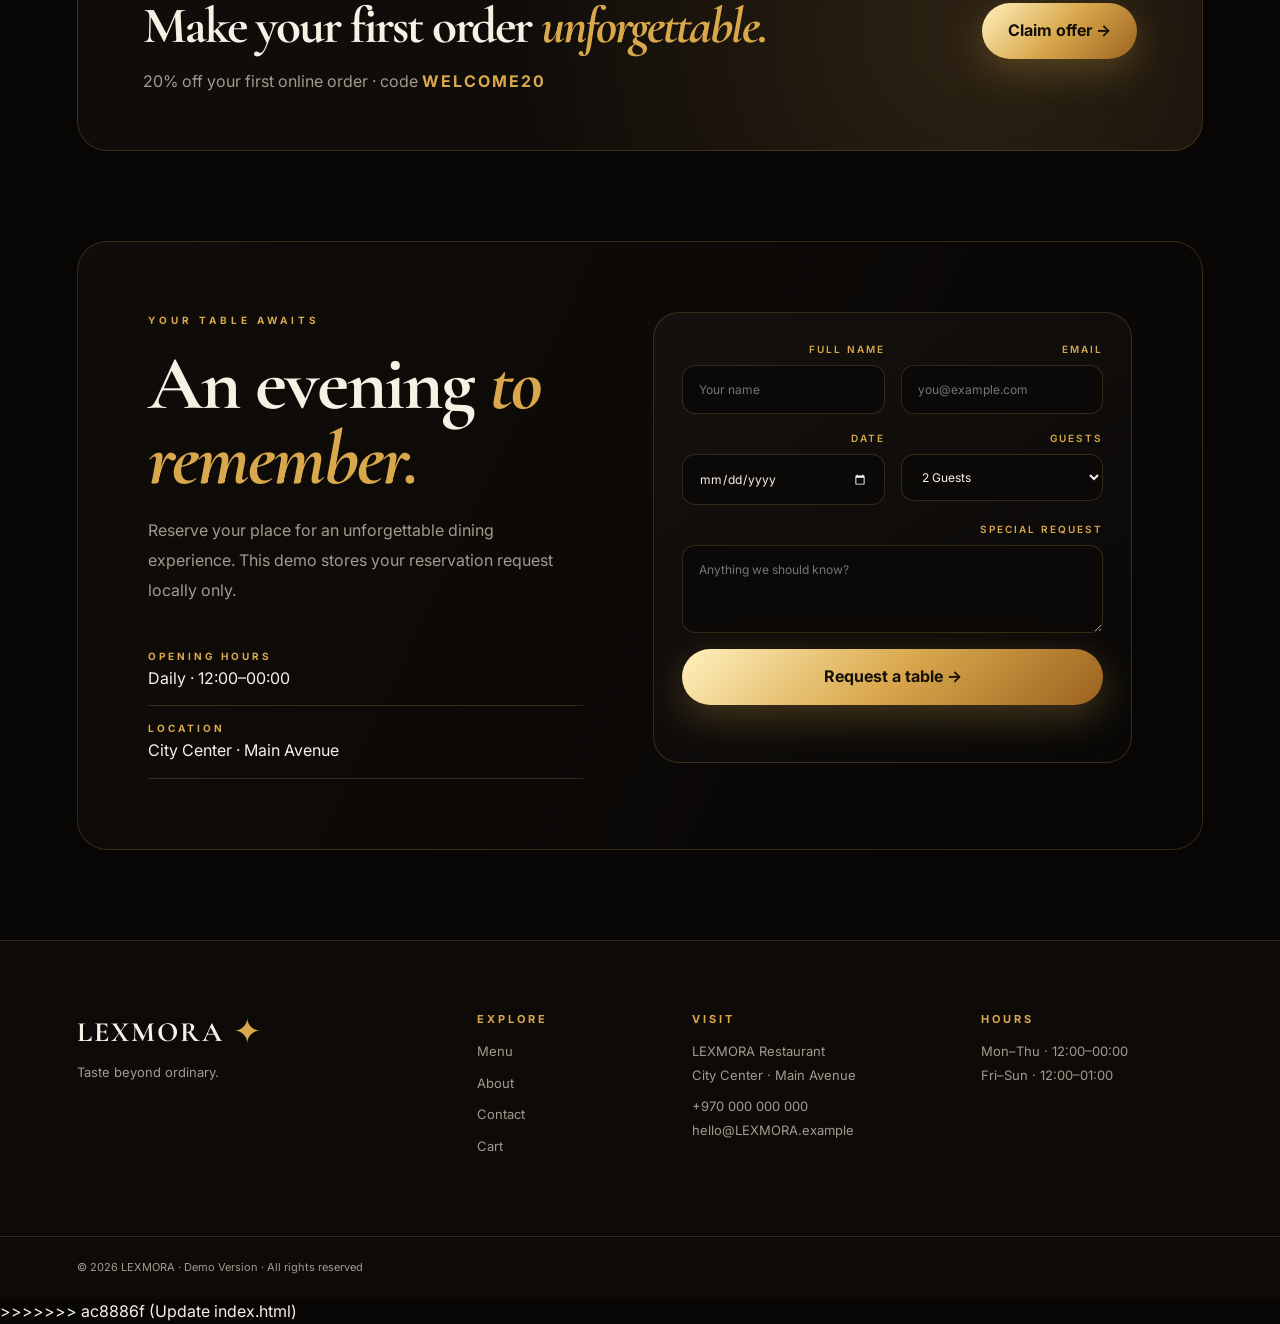
==== commit d8b3e595: "Update files" ====
--- a/index.html
+++ b/index.html
@@ -1,5 +1,5 @@
 <<<<<<< HEAD
 <!doctype html><html lang="en" dir="ltr" data-theme="dark"><head><meta charset="utf-8"><meta name="viewport" content="width=device-width, initial-scale=1"><meta name="description" content="LEXMORA premium dining demo"><title>Home | LEXMORA</title><link rel="preconnect" href="https://fonts.googleapis.com"><link rel="preconnect" href="https://fonts.gstatic.com" crossorigin><link href="https://fonts.googleapis.com/css2?family=Amiri:wght@400;700&family=Cairo:wght@400;600;700&family=Cormorant+Garamond:ital,wght@0,500;0,600;0,700;1,600&family=Inter:wght@400;500;600;700&display=swap" rel="stylesheet"><link rel="stylesheet" href="css/style.css"><link rel="stylesheet" href="css/demo.css"></head><body class="layout-app"><div id="glow"></div><header class="nav"><a class="brand" href="index.html"><span>LEXMORA <b>✦</b><small>FINE DINING</small></span></a><nav class="nav-links" id="navLinks"><a href="index.html" data-nav="home" data-t="home">Home</a><a href="menu.html" data-nav="menu" data-t="menu">Menu</a><a href="about.html" data-nav="about" data-t="about">About</a><a href="contact.html" data-nav="contact" data-t="contact">Contact</a><a href="dashboard.html" data-nav="dashboard" data-t="account">My Account</a></nav><div class="actions"><button class="icon-btn" data-action="language" title="Language">ع/EN</button><button class="icon-btn" data-action="theme" title="Theme">◐</button><a class="icon-btn cart-btn" href="cart.html" aria-label="Cart">♧ <span class="badge" id="cartCount">0</span></a><a class="gold small signin" href="login.html" data-t="signIn">Sign in</a><button class="icon-btn burger" id="burger">☰</button></div></header><main><section class="hero"><div class="copy"><span class="eyebrow rise">A LEXMORA ORIGINAL · FINE DINING</span><h1 class="display rise">Taste<br><em>Beyond</em><br>Ordinary.</h1><p class="rise">An immersive dining experience where precision, fire and flavor meet modern luxury.</p><div class="hero-btns"><a class="gold" href="menu.html">Explore Menu <span class="arrow">→</span></a><a class="ghost" href="about.html">Our Story</a></div><div class="stats"><div><b>4.9</b><small>Guest rating</small></div><div><b>50+</b><small>Signature dishes</small></div><div><b>12k+</b><small>Happy guests</small></div></div></div><div class="visual"><img class="hero-food" src="assets/mixed_grill_no_background (1).png" alt="LEXMORA signature dish"><div class="float-card one">✦ <span>Chef’s selection<small>Crafted with care</small></span></div><div class="float-card two">★ <span>Premium ingredients<small>Exceptional flavor</small></span></div></div></section><div class="ticker"><div class="ticker-track"><div class="ticker-group"><span>FINE DINING</span><i>✦</i><span>OPEN FIRE</span><i>✦</i><span>RARE INGREDIENTS</span><i>✦</i><span>MODERN LUXURY</span><i>✦</i></div><div class="ticker-group"><span>FINE DINING</span><i>✦</i><span>OPEN FIRE</span><i>✦</i><span>RARE INGREDIENTS</span><i>✦</i><span>MODERN LUXURY</span><i>✦</i></div></div></div><section class="section"><div class="head"><div><span class="eyebrow">THE CHEF’S SELECTION</span><h2 class="display">Signature <em>dishes.</em></h2></div><a class="ghost" href="menu.html">View full menu →</a></div><div class="grid" id="featuredMenu"></div></section><section class="experience"><div class="photo"><img src="assets/aboutImage.jpeg" alt="LEXMORA dining experience"></div><div><span class="eyebrow">THE LEXMORA EXPERIENCE</span><h2 class="display">Crafted like art.<br><em>Served with soul.</em></h2><p>Every plate begins with exceptional ingredients and ends with a moment worth remembering. LEXMORA combines theatrical presentation with a seamless digital ordering experience.</p><div class="features"><div><b>01</b><span>Open-fire craft<small>Precision cooking, bold flavor.</small></span></div><div><b>02</b><span>Rare ingredients<small>Curated from trusted producers.</small></span></div><div><b>03</b><span>Luxury service<small>Designed around your experience.</small></span></div></div></div></section><section class="offer"><div><span class="eyebrow">FIRST VISIT</span><h2 class="display">Make your first order <em>unforgettable.</em></h2><p>20% off your first online order · code <strong>WELCOME20</strong></p></div><a class="gold" href="menu.html">Claim offer →</a></section><section class="reserve"><div><span class="eyebrow">YOUR TABLE AWAITS</span><h2 class="display">An evening <em>to remember.</em></h2><p>Reserve your place for an unforgettable dining experience. This demo stores your reservation request locally only.</p><ul class="info-list"><li><b>Opening hours</b>Daily · 12:00–00:00</li><li><b>Location</b>City Center · Main Avenue</li></ul></div><form class="panel form-grid demo-form"><label class="field"><span>Full name</span><input required placeholder="Your name"></label><label class="field"><span>Email</span><input type="email" required placeholder="you@example.com"></label><label class="field"><span>Date</span><input type="date" required></label><label class="field"><span>Guests</span><select><option>2 Guests</option><option>3 Guests</option><option>4 Guests</option><option>5+ Guests</option></select></label><label class="field full"><span>Special request</span><textarea rows="3" placeholder="Anything we should know?"></textarea></label><button class="gold full" type="submit">Request a table →</button></form></section></main><footer class="footer"><div class="foot"><div><a class="brand" href="index.html">LEXMORA <b>✦</b></a><p data-t="tagline">Taste beyond ordinary.</p></div><div><h4 data-t="explore">Explore</h4><ul><li><a href="menu.html" data-t="menu">Menu</a></li><li><a href="about.html" data-t="about">About</a></li><li><a href="contact.html" data-t="contact">Contact</a></li><li><a href="cart.html" data-t="cart">Cart</a></li></ul></div><div><h4 data-t="visit">Visit</h4><p>LEXMORA Restaurant<br>City Center · Main Avenue</p><p>+970 000 000 000<br>hello@LEXMORA.example</p></div><div><h4 data-t="hours">Hours</h4><p>Mon–Thu · 12:00–00:00<br>Fri–Sun · 12:00–01:00</p></div></div><div class="bottom">© 2026 LEXMORA · Demo Version · All rights reserved</div></footer><div class="toast" id="toast" role="status"></div><script src="js/data.js"></script><script src="js/app.js"></script><script src="js/i18n.js"></script></body></html>
 =======
-<!doctype html><html lang="en" dir="ltr" data-theme="dark"><head><meta charset="utf-8"><meta name="viewport" content="width=device-width, initial-scale=1"><meta name="description" content="LEXMORE premium dining demo"><title>Home | LEXMORA</title><link rel="preconnect" href="https://fonts.googleapis.com"><link rel="preconnect" href="https://fonts.gstatic.com" crossorigin><link href="https://fonts.googleapis.com/css2?family=Amiri:wght@400;700&family=Cairo:wght@400;600;700&family=Cormorant+Garamond:ital,wght@0,500;0,600;0,700;1,600&family=Inter:wght@400;500;600;700&display=swap" rel="stylesheet"><link rel="stylesheet" href="css/style.css"><link rel="stylesheet" href="css/demo.css"></head><body class="layout-app"><div id="glow"></div><header class="nav"><a class="brand" href="index.html"><span>LEXMORE <b>✦</b><small>FINE DINING</small></span></a><nav class="nav-links" id="navLinks"><a href="index.html" data-nav="home" data-t="home">Home</a><a href="menu.html" data-nav="menu" data-t="menu">Menu</a><a href="about.html" data-nav="about" data-t="about">About</a><a href="contact.html" data-nav="contact" data-t="contact">Contact</a><a href="dashboard.html" data-nav="dashboard" data-t="account">My Account</a></nav><div class="actions"><button class="icon-btn" data-action="language" title="Language">ع/EN</button><button class="icon-btn" data-action="theme" title="Theme">◐</button><a class="icon-btn cart-btn" href="cart.html" aria-label="Cart">♧ <span class="badge" id="cartCount">0</span></a><a class="gold small signin" href="login.html" data-t="signIn">Sign in</a><button class="icon-btn burger" id="burger">☰</button></div></header><main><section class="hero"><div class="copy"><span class="eyebrow rise">A LEXMORE ORIGINAL · FINE DINING</span><h1 class="display rise">Taste<br><em>Beyond</em><br>Ordinary.</h1><p class="rise">An immersive dining experience where precision, fire and flavor meet modern luxury.</p><div class="hero-btns"><a class="gold" href="menu.html">Explore Menu <span class="arrow">→</span></a><a class="ghost" href="about.html">Our Story</a></div><div class="stats"><div><b>4.9</b><small>Guest rating</small></div><div><b>50+</b><small>Signature dishes</small></div><div><b>12k+</b><small>Happy guests</small></div></div></div><div class="visual"><img class="hero-food" src="assets/mixed_grill_no_background (1).png" alt="LEXMORE signature dish"><div class="float-card one">✦ <span>Chef’s selection<small>Crafted with care</small></span></div><div class="float-card two">★ <span>Premium ingredients<small>Exceptional flavor</small></span></div></div></section><div class="ticker"><div class="ticker-track"><div class="ticker-group"><span>FINE DINING</span><i>✦</i><span>OPEN FIRE</span><i>✦</i><span>RARE INGREDIENTS</span><i>✦</i><span>MODERN LUXURY</span><i>✦</i></div><div class="ticker-group"><span>FINE DINING</span><i>✦</i><span>OPEN FIRE</span><i>✦</i><span>RARE INGREDIENTS</span><i>✦</i><span>MODERN LUXURY</span><i>✦</i></div></div></div><section class="section"><div class="head"><div><span class="eyebrow">THE CHEF’S SELECTION</span><h2 class="display">Signature <em>dishes.</em></h2></div><a class="ghost" href="menu.html">View full menu →</a></div><div class="grid" id="featuredMenu"></div></section><section class="experience"><div class="photo"><img src="assets/aboutImage.jpeg" alt="LEXMORE dining experience"></div><div><span class="eyebrow">THE LEXMORE EXPERIENCE</span><h2 class="display">Crafted like art.<br><em>Served with soul.</em></h2><p>Every plate begins with exceptional ingredients and ends with a moment worth remembering. LEXMORE combines theatrical presentation with a seamless digital ordering experience.</p><div class="features"><div><b>01</b><span>Open-fire craft<small>Precision cooking, bold flavor.</small></span></div><div><b>02</b><span>Rare ingredients<small>Curated from trusted producers.</small></span></div><div><b>03</b><span>Luxury service<small>Designed around your experience.</small></span></div></div></div></section><section class="offer"><div><span class="eyebrow">FIRST VISIT</span><h2 class="display">Make your first order <em>unforgettable.</em></h2><p>20% off your first online order · code <strong>WELCOME20</strong></p></div><a class="gold" href="menu.html">Claim offer →</a></section><section class="reserve"><div><span class="eyebrow">YOUR TABLE AWAITS</span><h2 class="display">An evening <em>to remember.</em></h2><p>Reserve your place for an unforgettable dining experience. This demo stores your reservation request locally only.</p><ul class="info-list"><li><b>Opening hours</b>Daily · 12:00–00:00</li><li><b>Location</b>City Center · Main Avenue</li></ul></div><form class="panel form-grid demo-form"><label class="field"><span>Full name</span><input required placeholder="Your name"></label><label class="field"><span>Email</span><input type="email" required placeholder="you@example.com"></label><label class="field"><span>Date</span><input type="date" required></label><label class="field"><span>Guests</span><select><option>2 Guests</option><option>3 Guests</option><option>4 Guests</option><option>5+ Guests</option></select></label><label class="field full"><span>Special request</span><textarea rows="3" placeholder="Anything we should know?"></textarea></label><button class="gold full" type="submit">Request a table →</button></form></section></main><footer class="footer"><div class="foot"><div><a class="brand" href="index.html">LEXMORE <b>✦</b></a><p data-t="tagline">Taste beyond ordinary.</p></div><div><h4 data-t="explore">Explore</h4><ul><li><a href="menu.html" data-t="menu">Menu</a></li><li><a href="about.html" data-t="about">About</a></li><li><a href="contact.html" data-t="contact">Contact</a></li><li><a href="cart.html" data-t="cart">Cart</a></li></ul></div><div><h4 data-t="visit">Visit</h4><p>LEXMORE Restaurant<br>City Center · Main Avenue</p><p>+970 000 000 000<br>hello@lexmore.example</p></div><div><h4 data-t="hours">Hours</h4><p>Mon–Thu · 12:00–00:00<br>Fri–Sun · 12:00–01:00</p></div></div><div class="bottom">© 2026 LEXMORE · Demo Version · All rights reserved</div></footer><div class="toast" id="toast" role="status"></div><script src="js/data.js"></script><script src="js/app.js"></script><script src="js/i18n.js"></script></body></html>
+<!doctype html><html lang="en" dir="ltr" data-theme="dark"><head><meta charset="utf-8"><meta name="viewport" content="width=device-width, initial-scale=1"><meta name="description" content="LEXMORA premium dining demo"><title>Home | LEXMORA</title><link rel="preconnect" href="https://fonts.googleapis.com"><link rel="preconnect" href="https://fonts.gstatic.com" crossorigin><link href="https://fonts.googleapis.com/css2?family=Amiri:wght@400;700&family=Cairo:wght@400;600;700&family=Cormorant+Garamond:ital,wght@0,500;0,600;0,700;1,600&family=Inter:wght@400;500;600;700&display=swap" rel="stylesheet"><link rel="stylesheet" href="css/style.css"><link rel="stylesheet" href="css/demo.css"></head><body class="layout-app"><div id="glow"></div><header class="nav"><a class="brand" href="index.html"><span>LEXMORA <b>✦</b><small>FINE DINING</small></span></a><nav class="nav-links" id="navLinks"><a href="index.html" data-nav="home" data-t="home">Home</a><a href="menu.html" data-nav="menu" data-t="menu">Menu</a><a href="about.html" data-nav="about" data-t="about">About</a><a href="contact.html" data-nav="contact" data-t="contact">Contact</a><a href="dashboard.html" data-nav="dashboard" data-t="account">My Account</a></nav><div class="actions"><button class="icon-btn" data-action="language" title="Language">ع/EN</button><button class="icon-btn" data-action="theme" title="Theme">◐</button><a class="icon-btn cart-btn" href="cart.html" aria-label="Cart">♧ <span class="badge" id="cartCount">0</span></a><a class="gold small signin" href="login.html" data-t="signIn">Sign in</a><button class="icon-btn burger" id="burger">☰</button></div></header><main><section class="hero"><div class="copy"><span class="eyebrow rise">A LEXMORA ORIGINAL · FINE DINING</span><h1 class="display rise">Taste<br><em>Beyond</em><br>Ordinary.</h1><p class="rise">An immersive dining experience where precision, fire and flavor meet modern luxury.</p><div class="hero-btns"><a class="gold" href="menu.html">Explore Menu <span class="arrow">→</span></a><a class="ghost" href="about.html">Our Story</a></div><div class="stats"><div><b>4.9</b><small>Guest rating</small></div><div><b>50+</b><small>Signature dishes</small></div><div><b>12k+</b><small>Happy guests</small></div></div></div><div class="visual"><img class="hero-food" src="assets/mixed_grill_no_background (1).png" alt="LEXMORA signature dish"><div class="float-card one">✦ <span>Chef’s selection<small>Crafted with care</small></span></div><div class="float-card two">★ <span>Premium ingredients<small>Exceptional flavor</small></span></div></div></section><div class="ticker"><div class="ticker-track"><div class="ticker-group"><span>FINE DINING</span><i>✦</i><span>OPEN FIRE</span><i>✦</i><span>RARE INGREDIENTS</span><i>✦</i><span>MODERN LUXURY</span><i>✦</i></div><div class="ticker-group"><span>FINE DINING</span><i>✦</i><span>OPEN FIRE</span><i>✦</i><span>RARE INGREDIENTS</span><i>✦</i><span>MODERN LUXURY</span><i>✦</i></div></div></div><section class="section"><div class="head"><div><span class="eyebrow">THE CHEF’S SELECTION</span><h2 class="display">Signature <em>dishes.</em></h2></div><a class="ghost" href="menu.html">View full menu →</a></div><div class="grid" id="featuredMenu"></div></section><section class="experience"><div class="photo"><img src="assets/aboutImage.jpeg" alt="LEXMORA dining experience"></div><div><span class="eyebrow">THE LEXMORA EXPERIENCE</span><h2 class="display">Crafted like art.<br><em>Served with soul.</em></h2><p>Every plate begins with exceptional ingredients and ends with a moment worth remembering. LEXMORA combines theatrical presentation with a seamless digital ordering experience.</p><div class="features"><div><b>01</b><span>Open-fire craft<small>Precision cooking, bold flavor.</small></span></div><div><b>02</b><span>Rare ingredients<small>Curated from trusted producers.</small></span></div><div><b>03</b><span>Luxury service<small>Designed around your experience.</small></span></div></div></div></section><section class="offer"><div><span class="eyebrow">FIRST VISIT</span><h2 class="display">Make your first order <em>unforgettable.</em></h2><p>20% off your first online order · code <strong>WELCOME20</strong></p></div><a class="gold" href="menu.html">Claim offer →</a></section><section class="reserve"><div><span class="eyebrow">YOUR TABLE AWAITS</span><h2 class="display">An evening <em>to remember.</em></h2><p>Reserve your place for an unforgettable dining experience. This demo stores your reservation request locally only.</p><ul class="info-list"><li><b>Opening hours</b>Daily · 12:00–00:00</li><li><b>Location</b>City Center · Main Avenue</li></ul></div><form class="panel form-grid demo-form"><label class="field"><span>Full name</span><input required placeholder="Your name"></label><label class="field"><span>Email</span><input type="email" required placeholder="you@example.com"></label><label class="field"><span>Date</span><input type="date" required></label><label class="field"><span>Guests</span><select><option>2 Guests</option><option>3 Guests</option><option>4 Guests</option><option>5+ Guests</option></select></label><label class="field full"><span>Special request</span><textarea rows="3" placeholder="Anything we should know?"></textarea></label><button class="gold full" type="submit">Request a table →</button></form></section></main><footer class="footer"><div class="foot"><div><a class="brand" href="index.html">LEXMORA <b>✦</b></a><p data-t="tagline">Taste beyond ordinary.</p></div><div><h4 data-t="explore">Explore</h4><ul><li><a href="menu.html" data-t="menu">Menu</a></li><li><a href="about.html" data-t="about">About</a></li><li><a href="contact.html" data-t="contact">Contact</a></li><li><a href="cart.html" data-t="cart">Cart</a></li></ul></div><div><h4 data-t="visit">Visit</h4><p>LEXMORA Restaurant<br>City Center · Main Avenue</p><p>+970 000 000 000<br>hello@LEXMORA.example</p></div><div><h4 data-t="hours">Hours</h4><p>Mon–Thu · 12:00–00:00<br>Fri–Sun · 12:00–01:00</p></div></div><div class="bottom">© 2026 LEXMORA · Demo Version · All rights reserved</div></footer><div class="toast" id="toast" role="status"></div><script src="js/data.js"></script><script src="js/app.js"></script><script src="js/i18n.js"></script></body></html>
 >>>>>>> ac8886f (Update index.html)
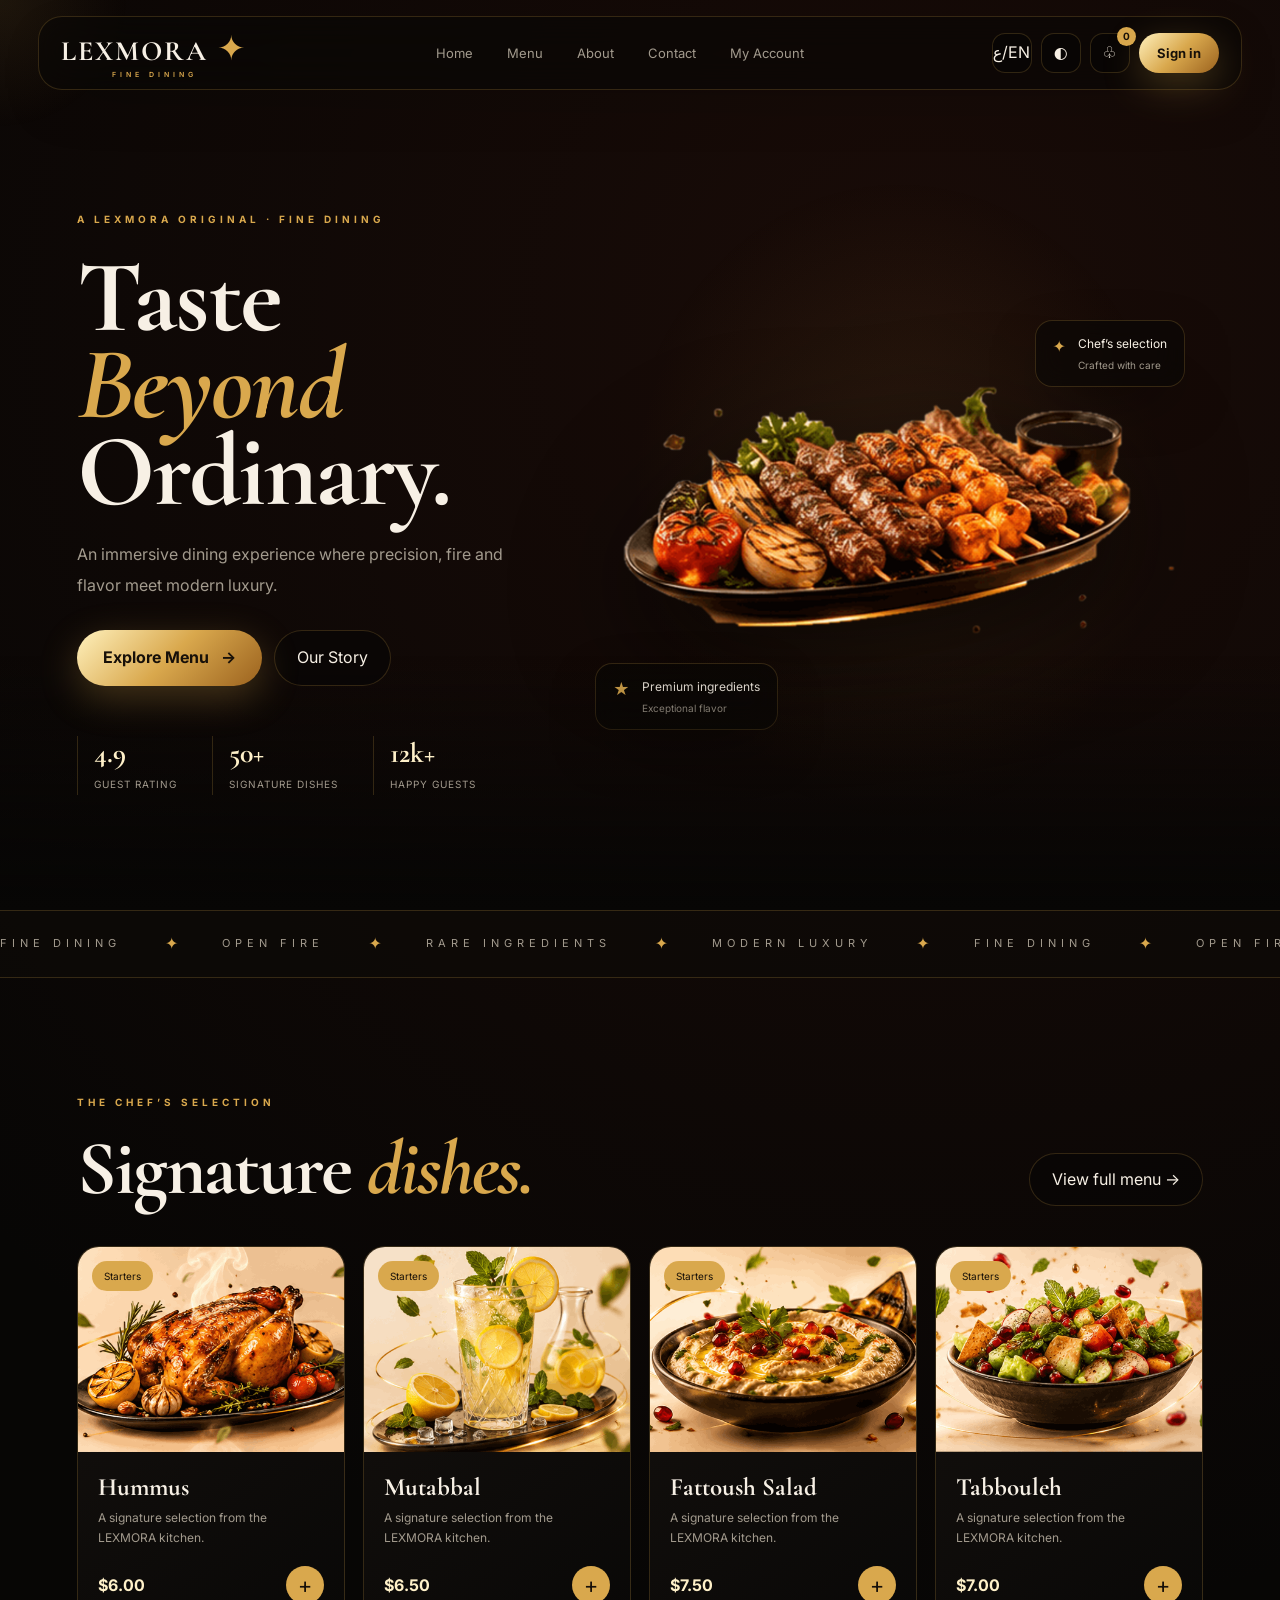
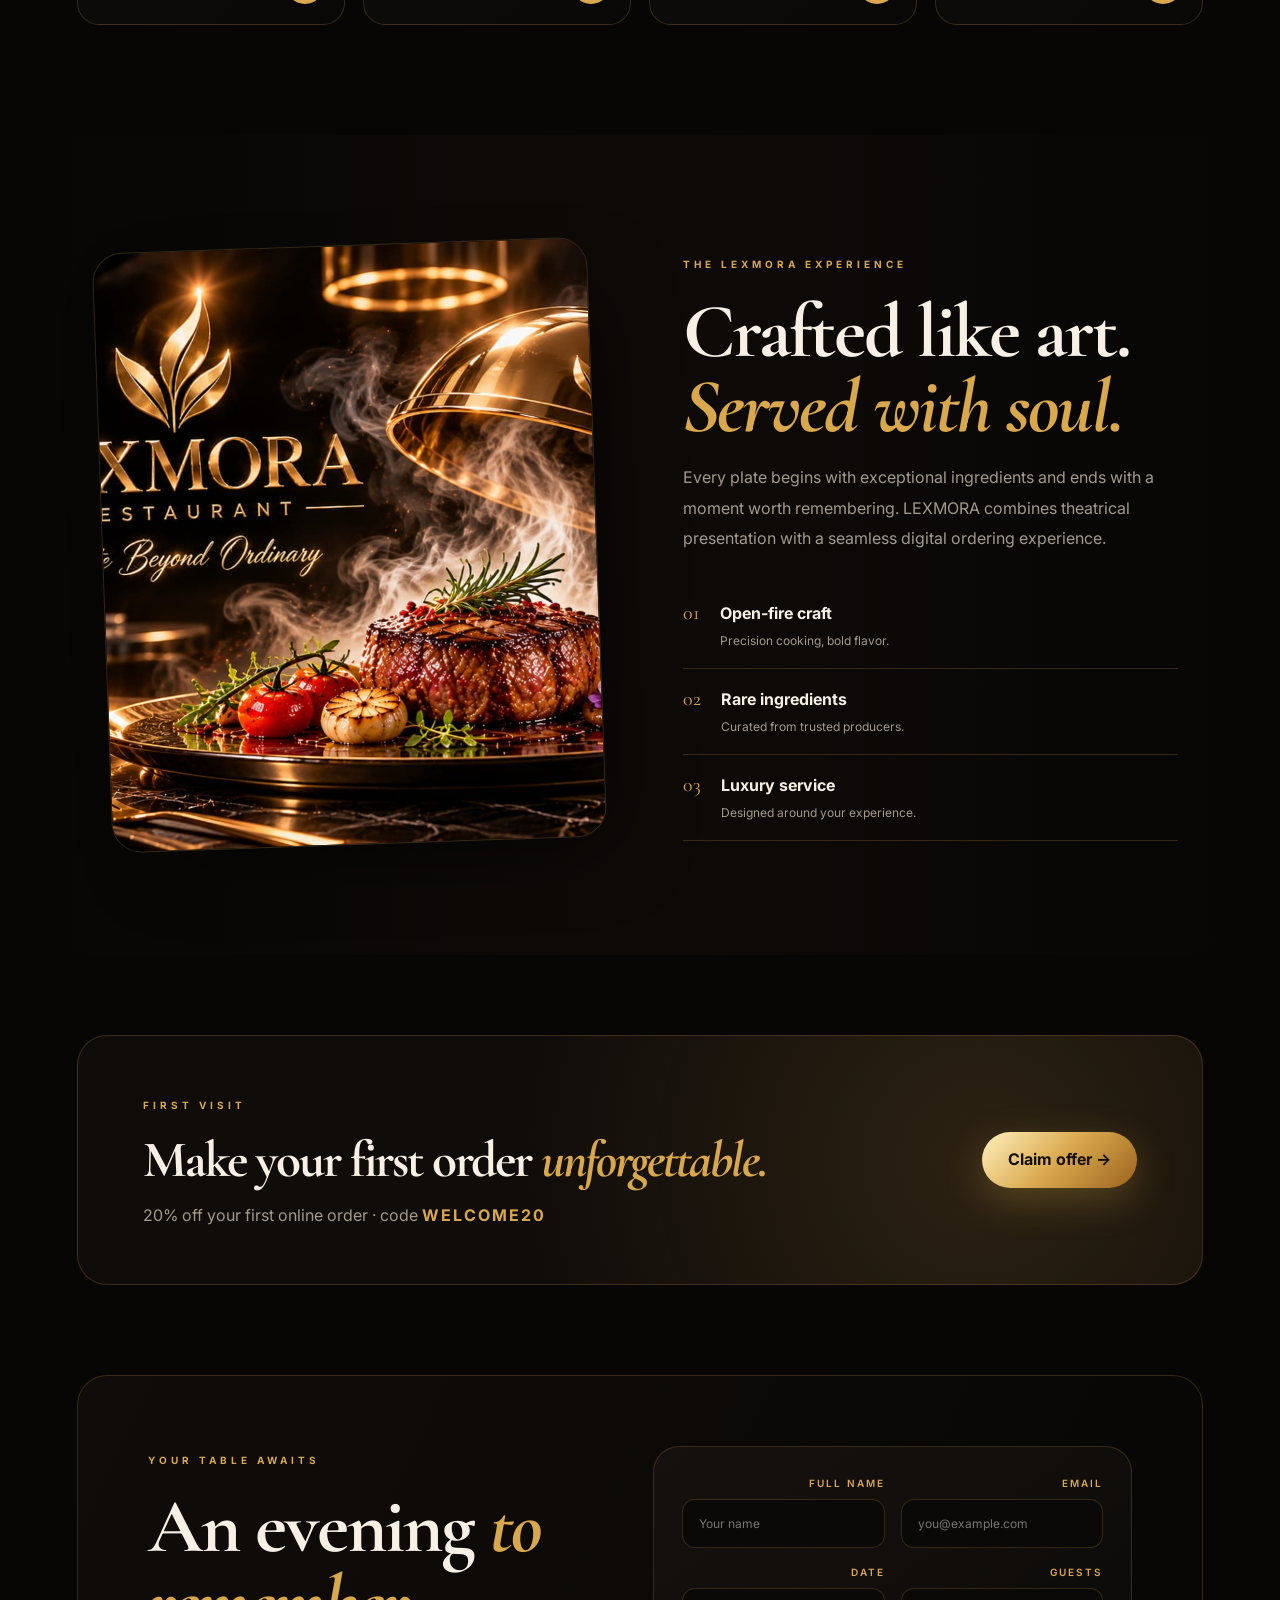
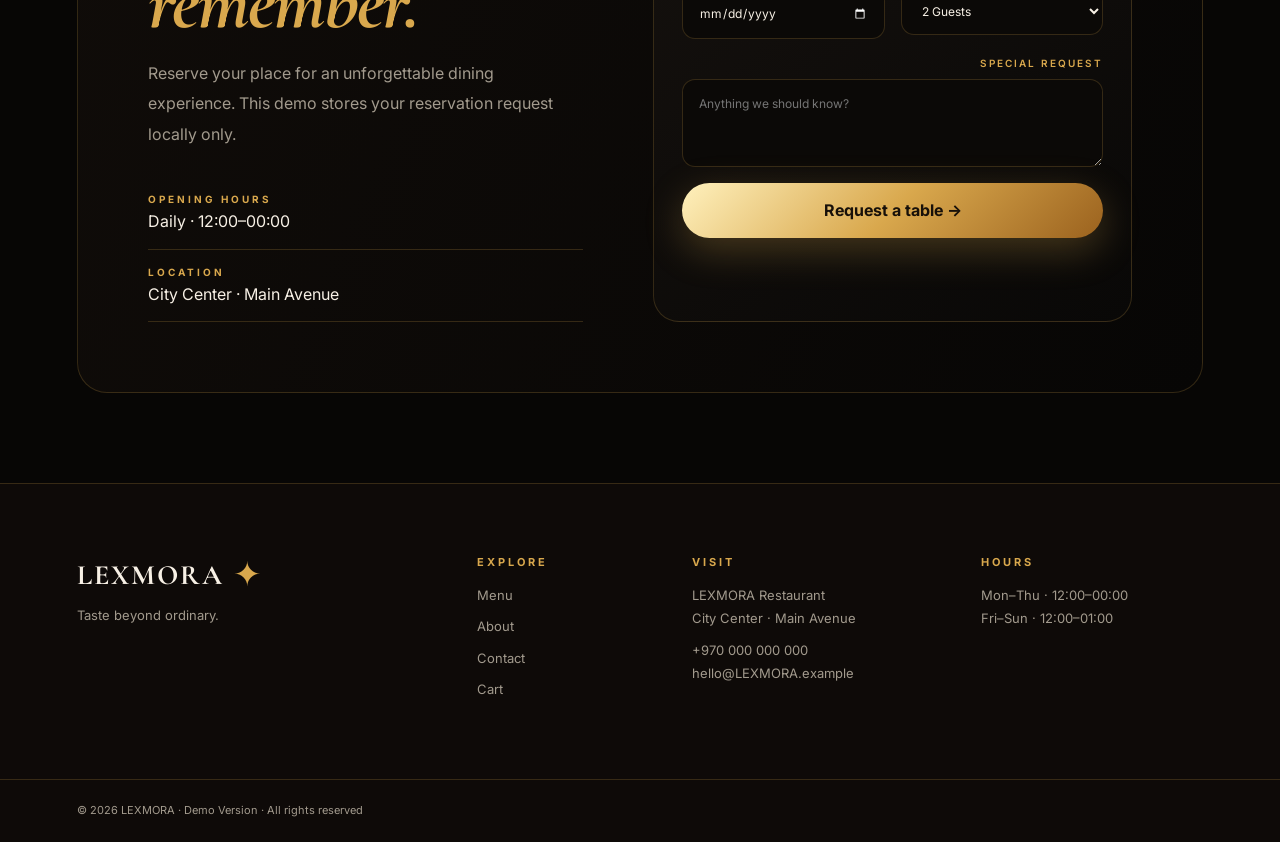
==== commit 4fb7d920: "final editing" ====
--- a/index.html
+++ b/index.html
@@ -1,5 +1 @@
-<<<<<<< HEAD
 <!doctype html><html lang="en" dir="ltr" data-theme="dark"><head><meta charset="utf-8"><meta name="viewport" content="width=device-width, initial-scale=1"><meta name="description" content="LEXMORA premium dining demo"><title>Home | LEXMORA</title><link rel="preconnect" href="https://fonts.googleapis.com"><link rel="preconnect" href="https://fonts.gstatic.com" crossorigin><link href="https://fonts.googleapis.com/css2?family=Amiri:wght@400;700&family=Cairo:wght@400;600;700&family=Cormorant+Garamond:ital,wght@0,500;0,600;0,700;1,600&family=Inter:wght@400;500;600;700&display=swap" rel="stylesheet"><link rel="stylesheet" href="css/style.css"><link rel="stylesheet" href="css/demo.css"></head><body class="layout-app"><div id="glow"></div><header class="nav"><a class="brand" href="index.html"><span>LEXMORA <b>✦</b><small>FINE DINING</small></span></a><nav class="nav-links" id="navLinks"><a href="index.html" data-nav="home" data-t="home">Home</a><a href="menu.html" data-nav="menu" data-t="menu">Menu</a><a href="about.html" data-nav="about" data-t="about">About</a><a href="contact.html" data-nav="contact" data-t="contact">Contact</a><a href="dashboard.html" data-nav="dashboard" data-t="account">My Account</a></nav><div class="actions"><button class="icon-btn" data-action="language" title="Language">ع/EN</button><button class="icon-btn" data-action="theme" title="Theme">◐</button><a class="icon-btn cart-btn" href="cart.html" aria-label="Cart">♧ <span class="badge" id="cartCount">0</span></a><a class="gold small signin" href="login.html" data-t="signIn">Sign in</a><button class="icon-btn burger" id="burger">☰</button></div></header><main><section class="hero"><div class="copy"><span class="eyebrow rise">A LEXMORA ORIGINAL · FINE DINING</span><h1 class="display rise">Taste<br><em>Beyond</em><br>Ordinary.</h1><p class="rise">An immersive dining experience where precision, fire and flavor meet modern luxury.</p><div class="hero-btns"><a class="gold" href="menu.html">Explore Menu <span class="arrow">→</span></a><a class="ghost" href="about.html">Our Story</a></div><div class="stats"><div><b>4.9</b><small>Guest rating</small></div><div><b>50+</b><small>Signature dishes</small></div><div><b>12k+</b><small>Happy guests</small></div></div></div><div class="visual"><img class="hero-food" src="assets/mixed_grill_no_background (1).png" alt="LEXMORA signature dish"><div class="float-card one">✦ <span>Chef’s selection<small>Crafted with care</small></span></div><div class="float-card two">★ <span>Premium ingredients<small>Exceptional flavor</small></span></div></div></section><div class="ticker"><div class="ticker-track"><div class="ticker-group"><span>FINE DINING</span><i>✦</i><span>OPEN FIRE</span><i>✦</i><span>RARE INGREDIENTS</span><i>✦</i><span>MODERN LUXURY</span><i>✦</i></div><div class="ticker-group"><span>FINE DINING</span><i>✦</i><span>OPEN FIRE</span><i>✦</i><span>RARE INGREDIENTS</span><i>✦</i><span>MODERN LUXURY</span><i>✦</i></div></div></div><section class="section"><div class="head"><div><span class="eyebrow">THE CHEF’S SELECTION</span><h2 class="display">Signature <em>dishes.</em></h2></div><a class="ghost" href="menu.html">View full menu →</a></div><div class="grid" id="featuredMenu"></div></section><section class="experience"><div class="photo"><img src="assets/aboutImage.jpeg" alt="LEXMORA dining experience"></div><div><span class="eyebrow">THE LEXMORA EXPERIENCE</span><h2 class="display">Crafted like art.<br><em>Served with soul.</em></h2><p>Every plate begins with exceptional ingredients and ends with a moment worth remembering. LEXMORA combines theatrical presentation with a seamless digital ordering experience.</p><div class="features"><div><b>01</b><span>Open-fire craft<small>Precision cooking, bold flavor.</small></span></div><div><b>02</b><span>Rare ingredients<small>Curated from trusted producers.</small></span></div><div><b>03</b><span>Luxury service<small>Designed around your experience.</small></span></div></div></div></section><section class="offer"><div><span class="eyebrow">FIRST VISIT</span><h2 class="display">Make your first order <em>unforgettable.</em></h2><p>20% off your first online order · code <strong>WELCOME20</strong></p></div><a class="gold" href="menu.html">Claim offer →</a></section><section class="reserve"><div><span class="eyebrow">YOUR TABLE AWAITS</span><h2 class="display">An evening <em>to remember.</em></h2><p>Reserve your place for an unforgettable dining experience. This demo stores your reservation request locally only.</p><ul class="info-list"><li><b>Opening hours</b>Daily · 12:00–00:00</li><li><b>Location</b>City Center · Main Avenue</li></ul></div><form class="panel form-grid demo-form"><label class="field"><span>Full name</span><input required placeholder="Your name"></label><label class="field"><span>Email</span><input type="email" required placeholder="you@example.com"></label><label class="field"><span>Date</span><input type="date" required></label><label class="field"><span>Guests</span><select><option>2 Guests</option><option>3 Guests</option><option>4 Guests</option><option>5+ Guests</option></select></label><label class="field full"><span>Special request</span><textarea rows="3" placeholder="Anything we should know?"></textarea></label><button class="gold full" type="submit">Request a table →</button></form></section></main><footer class="footer"><div class="foot"><div><a class="brand" href="index.html">LEXMORA <b>✦</b></a><p data-t="tagline">Taste beyond ordinary.</p></div><div><h4 data-t="explore">Explore</h4><ul><li><a href="menu.html" data-t="menu">Menu</a></li><li><a href="about.html" data-t="about">About</a></li><li><a href="contact.html" data-t="contact">Contact</a></li><li><a href="cart.html" data-t="cart">Cart</a></li></ul></div><div><h4 data-t="visit">Visit</h4><p>LEXMORA Restaurant<br>City Center · Main Avenue</p><p>+970 000 000 000<br>hello@LEXMORA.example</p></div><div><h4 data-t="hours">Hours</h4><p>Mon–Thu · 12:00–00:00<br>Fri–Sun · 12:00–01:00</p></div></div><div class="bottom">© 2026 LEXMORA · Demo Version · All rights reserved</div></footer><div class="toast" id="toast" role="status"></div><script src="js/data.js"></script><script src="js/app.js"></script><script src="js/i18n.js"></script></body></html>
-=======
-<!doctype html><html lang="en" dir="ltr" data-theme="dark"><head><meta charset="utf-8"><meta name="viewport" content="width=device-width, initial-scale=1"><meta name="description" content="LEXMORA premium dining demo"><title>Home | LEXMORA</title><link rel="preconnect" href="https://fonts.googleapis.com"><link rel="preconnect" href="https://fonts.gstatic.com" crossorigin><link href="https://fonts.googleapis.com/css2?family=Amiri:wght@400;700&family=Cairo:wght@400;600;700&family=Cormorant+Garamond:ital,wght@0,500;0,600;0,700;1,600&family=Inter:wght@400;500;600;700&display=swap" rel="stylesheet"><link rel="stylesheet" href="css/style.css"><link rel="stylesheet" href="css/demo.css"></head><body class="layout-app"><div id="glow"></div><header class="nav"><a class="brand" href="index.html"><span>LEXMORA <b>✦</b><small>FINE DINING</small></span></a><nav class="nav-links" id="navLinks"><a href="index.html" data-nav="home" data-t="home">Home</a><a href="menu.html" data-nav="menu" data-t="menu">Menu</a><a href="about.html" data-nav="about" data-t="about">About</a><a href="contact.html" data-nav="contact" data-t="contact">Contact</a><a href="dashboard.html" data-nav="dashboard" data-t="account">My Account</a></nav><div class="actions"><button class="icon-btn" data-action="language" title="Language">ع/EN</button><button class="icon-btn" data-action="theme" title="Theme">◐</button><a class="icon-btn cart-btn" href="cart.html" aria-label="Cart">♧ <span class="badge" id="cartCount">0</span></a><a class="gold small signin" href="login.html" data-t="signIn">Sign in</a><button class="icon-btn burger" id="burger">☰</button></div></header><main><section class="hero"><div class="copy"><span class="eyebrow rise">A LEXMORA ORIGINAL · FINE DINING</span><h1 class="display rise">Taste<br><em>Beyond</em><br>Ordinary.</h1><p class="rise">An immersive dining experience where precision, fire and flavor meet modern luxury.</p><div class="hero-btns"><a class="gold" href="menu.html">Explore Menu <span class="arrow">→</span></a><a class="ghost" href="about.html">Our Story</a></div><div class="stats"><div><b>4.9</b><small>Guest rating</small></div><div><b>50+</b><small>Signature dishes</small></div><div><b>12k+</b><small>Happy guests</small></div></div></div><div class="visual"><img class="hero-food" src="assets/mixed_grill_no_background (1).png" alt="LEXMORA signature dish"><div class="float-card one">✦ <span>Chef’s selection<small>Crafted with care</small></span></div><div class="float-card two">★ <span>Premium ingredients<small>Exceptional flavor</small></span></div></div></section><div class="ticker"><div class="ticker-track"><div class="ticker-group"><span>FINE DINING</span><i>✦</i><span>OPEN FIRE</span><i>✦</i><span>RARE INGREDIENTS</span><i>✦</i><span>MODERN LUXURY</span><i>✦</i></div><div class="ticker-group"><span>FINE DINING</span><i>✦</i><span>OPEN FIRE</span><i>✦</i><span>RARE INGREDIENTS</span><i>✦</i><span>MODERN LUXURY</span><i>✦</i></div></div></div><section class="section"><div class="head"><div><span class="eyebrow">THE CHEF’S SELECTION</span><h2 class="display">Signature <em>dishes.</em></h2></div><a class="ghost" href="menu.html">View full menu →</a></div><div class="grid" id="featuredMenu"></div></section><section class="experience"><div class="photo"><img src="assets/aboutImage.jpeg" alt="LEXMORA dining experience"></div><div><span class="eyebrow">THE LEXMORA EXPERIENCE</span><h2 class="display">Crafted like art.<br><em>Served with soul.</em></h2><p>Every plate begins with exceptional ingredients and ends with a moment worth remembering. LEXMORA combines theatrical presentation with a seamless digital ordering experience.</p><div class="features"><div><b>01</b><span>Open-fire craft<small>Precision cooking, bold flavor.</small></span></div><div><b>02</b><span>Rare ingredients<small>Curated from trusted producers.</small></span></div><div><b>03</b><span>Luxury service<small>Designed around your experience.</small></span></div></div></div></section><section class="offer"><div><span class="eyebrow">FIRST VISIT</span><h2 class="display">Make your first order <em>unforgettable.</em></h2><p>20% off your first online order · code <strong>WELCOME20</strong></p></div><a class="gold" href="menu.html">Claim offer →</a></section><section class="reserve"><div><span class="eyebrow">YOUR TABLE AWAITS</span><h2 class="display">An evening <em>to remember.</em></h2><p>Reserve your place for an unforgettable dining experience. This demo stores your reservation request locally only.</p><ul class="info-list"><li><b>Opening hours</b>Daily · 12:00–00:00</li><li><b>Location</b>City Center · Main Avenue</li></ul></div><form class="panel form-grid demo-form"><label class="field"><span>Full name</span><input required placeholder="Your name"></label><label class="field"><span>Email</span><input type="email" required placeholder="you@example.com"></label><label class="field"><span>Date</span><input type="date" required></label><label class="field"><span>Guests</span><select><option>2 Guests</option><option>3 Guests</option><option>4 Guests</option><option>5+ Guests</option></select></label><label class="field full"><span>Special request</span><textarea rows="3" placeholder="Anything we should know?"></textarea></label><button class="gold full" type="submit">Request a table →</button></form></section></main><footer class="footer"><div class="foot"><div><a class="brand" href="index.html">LEXMORA <b>✦</b></a><p data-t="tagline">Taste beyond ordinary.</p></div><div><h4 data-t="explore">Explore</h4><ul><li><a href="menu.html" data-t="menu">Menu</a></li><li><a href="about.html" data-t="about">About</a></li><li><a href="contact.html" data-t="contact">Contact</a></li><li><a href="cart.html" data-t="cart">Cart</a></li></ul></div><div><h4 data-t="visit">Visit</h4><p>LEXMORA Restaurant<br>City Center · Main Avenue</p><p>+970 000 000 000<br>hello@LEXMORA.example</p></div><div><h4 data-t="hours">Hours</h4><p>Mon–Thu · 12:00–00:00<br>Fri–Sun · 12:00–01:00</p></div></div><div class="bottom">© 2026 LEXMORA · Demo Version · All rights reserved</div></footer><div class="toast" id="toast" role="status"></div><script src="js/data.js"></script><script src="js/app.js"></script><script src="js/i18n.js"></script></body></html>
->>>>>>> ac8886f (Update index.html)
